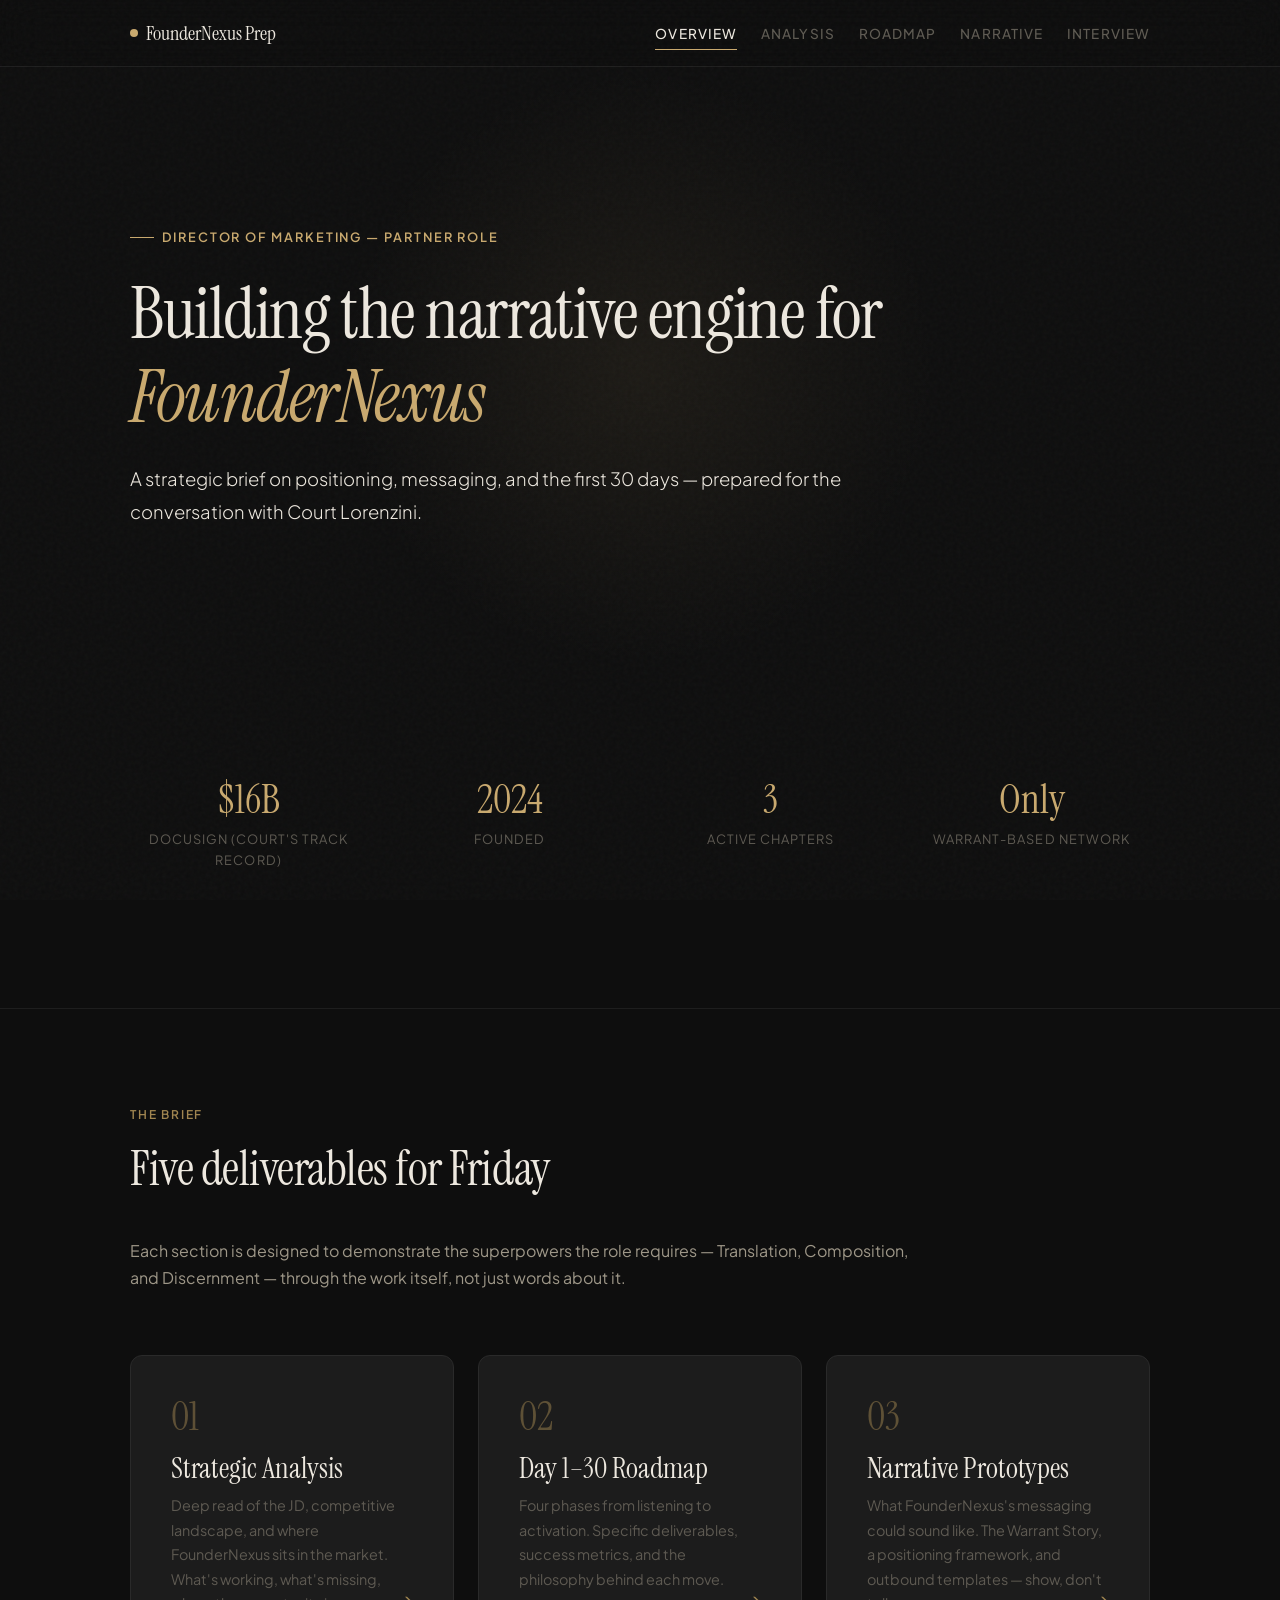
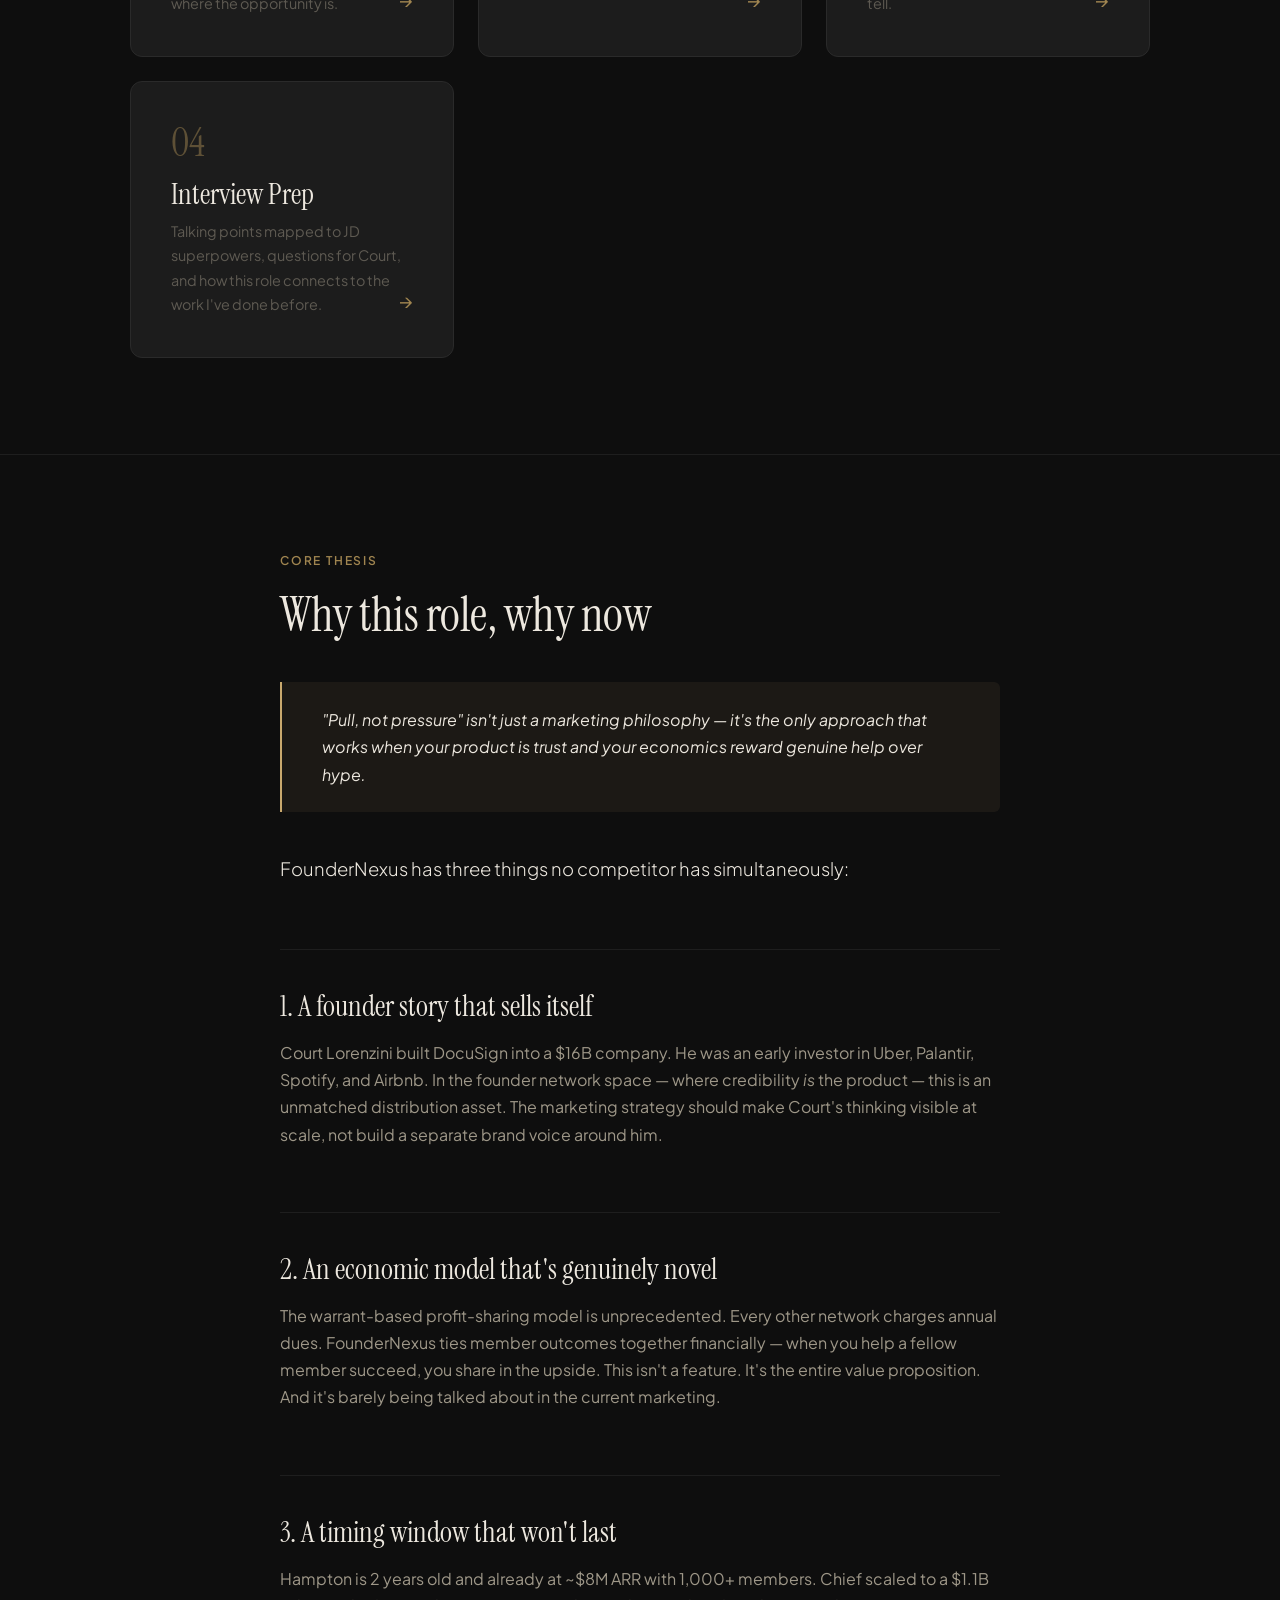
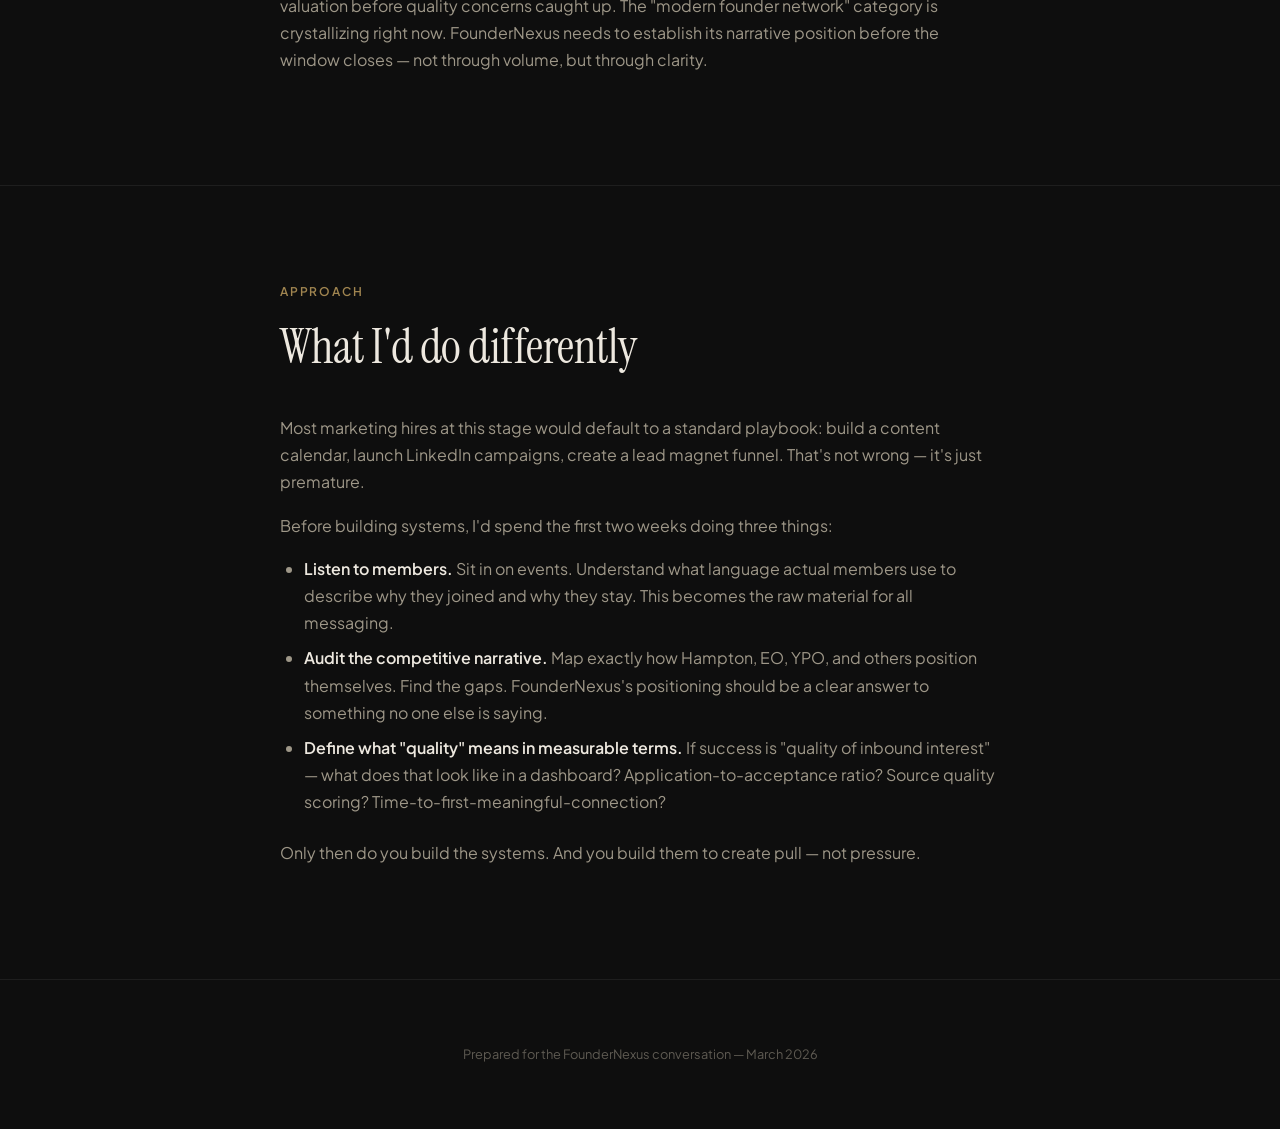
==== index.html @ fd332062 "Initial build: FounderNexus Director of Marketing interview prep site Five-page static site with str" ====
<!DOCTYPE html>
<html lang="en">
<head>
  <meta charset="UTF-8">
  <meta name="viewport" content="width=device-width, initial-scale=1.0">
  <title>FounderNexus — Director of Marketing</title>
  <link rel="stylesheet" href="css/styles.css">
</head>
<body>
  <nav class="site-nav">
    <div class="container">
      <a href="index.html" class="nav-brand">
        <span class="brand-mark"></span>
        FounderNexus Prep
      </a>
      <ul class="nav-links">
        <li><a href="index.html" class="active">Overview</a></li>
        <li><a href="analysis.html">Analysis</a></li>
        <li><a href="roadmap.html">Roadmap</a></li>
        <li><a href="narrative.html">Narrative</a></li>
        <li><a href="prep.html">Interview</a></li>
      </ul>
    </div>
  </nav>

  <header class="hero">
    <div class="container">
      <div class="hero-eyebrow animate-in">Director of Marketing — Partner Role</div>
      <h1 class="animate-in delay-1">Building the narrative engine for <em>FounderNexus</em></h1>
      <p class="lead animate-in delay-2" style="max-width: 55ch;">
        A strategic brief on positioning, messaging, and the first 30 days — prepared for the conversation with Court Lorenzini.
      </p>
    </div>
  </header>

  <section>
    <div class="container">
      <div class="stat-row animate-in delay-3">
        <div class="stat">
          <div class="stat-value">$16B</div>
          <div class="stat-label">DocuSign (Court's track record)</div>
        </div>
        <div class="stat">
          <div class="stat-value">2024</div>
          <div class="stat-label">Founded</div>
        </div>
        <div class="stat">
          <div class="stat-value">3</div>
          <div class="stat-label">Active chapters</div>
        </div>
        <div class="stat">
          <div class="stat-value">Only</div>
          <div class="stat-label">Warrant-based network</div>
        </div>
      </div>
    </div>
  </section>

  <section>
    <div class="container">
      <div class="section-eyebrow reveal">The Brief</div>
      <h2 class="reveal">Five deliverables for Friday</h2>
      <p class="reveal" style="margin-bottom: var(--space-xl);">
        Each section is designed to demonstrate the superpowers the role requires — Translation, Composition, and Discernment — through the work itself, not just words about it.
      </p>

      <div class="card-grid">
        <a href="analysis.html" class="card reveal">
          <div class="card-number">01</div>
          <h3>Strategic Analysis</h3>
          <p>Deep read of the JD, competitive landscape, and where FounderNexus sits in the market. What's working, what's missing, where the opportunity is.</p>
          <span class="card-arrow">→</span>
        </a>

        <a href="roadmap.html" class="card reveal">
          <div class="card-number">02</div>
          <h3>Day 1–30 Roadmap</h3>
          <p>Four phases from listening to activation. Specific deliverables, success metrics, and the philosophy behind each move.</p>
          <span class="card-arrow">→</span>
        </a>

        <a href="narrative.html" class="card reveal">
          <div class="card-number">03</div>
          <h3>Narrative Prototypes</h3>
          <p>What FounderNexus's messaging could sound like. The Warrant Story, a positioning framework, and outbound templates — show, don't tell.</p>
          <span class="card-arrow">→</span>
        </a>

        <a href="prep.html" class="card reveal">
          <div class="card-number">04</div>
          <h3>Interview Prep</h3>
          <p>Talking points mapped to JD superpowers, questions for Court, and how this role connects to the work I've done before.</p>
          <span class="card-arrow">→</span>
        </a>
      </div>
    </div>
  </section>

  <section>
    <div class="container container--narrow">
      <div class="section-eyebrow reveal">Core Thesis</div>
      <h2 class="reveal">Why this role, why now</h2>

      <div class="callout reveal">
        <p>"Pull, not pressure" isn't just a marketing philosophy — it's the only approach that works when your product is trust and your economics reward genuine help over hype.</p>
      </div>

      <div class="prose reveal">
        <p class="lead">FounderNexus has three things no competitor has simultaneously:</p>

        <h3>1. A founder story that sells itself</h3>
        <p>Court Lorenzini built DocuSign into a $16B company. He was an early investor in Uber, Palantir, Spotify, and Airbnb. In the founder network space — where credibility <em>is</em> the product — this is an unmatched distribution asset. The marketing strategy should make Court's thinking visible at scale, not build a separate brand voice around him.</p>

        <h3>2. An economic model that's genuinely novel</h3>
        <p>The warrant-based profit-sharing model is unprecedented. Every other network charges annual dues. FounderNexus ties member outcomes together financially — when you help a fellow member succeed, you share in the upside. This isn't a feature. It's the entire value proposition. And it's barely being talked about in the current marketing.</p>

        <h3>3. A timing window that won't last</h3>
        <p>Hampton is 2 years old and already at ~$8M ARR with 1,000+ members. Chief scaled to a $1.1B valuation before quality concerns caught up. The "modern founder network" category is crystallizing right now. FounderNexus needs to establish its narrative position before the window closes — not through volume, but through clarity.</p>
      </div>
    </div>
  </section>

  <section>
    <div class="container container--narrow">
      <div class="section-eyebrow reveal">Approach</div>
      <h2 class="reveal">What I'd do differently</h2>
      <div class="prose reveal">
        <p>Most marketing hires at this stage would default to a standard playbook: build a content calendar, launch LinkedIn campaigns, create a lead magnet funnel. That's not wrong — it's just premature.</p>

        <p>Before building systems, I'd spend the first two weeks doing three things:</p>

        <ul>
          <li><strong>Listen to members.</strong> Sit in on events. Understand what language actual members use to describe why they joined and why they stay. This becomes the raw material for all messaging.</li>
          <li><strong>Audit the competitive narrative.</strong> Map exactly how Hampton, EO, YPO, and others position themselves. Find the gaps. FounderNexus's positioning should be a clear answer to something no one else is saying.</li>
          <li><strong>Define what "quality" means in measurable terms.</strong> If success is "quality of inbound interest" — what does that look like in a dashboard? Application-to-acceptance ratio? Source quality scoring? Time-to-first-meaningful-connection?</li>
        </ul>

        <p>Only then do you build the systems. And you build them to create pull — not pressure.</p>
      </div>
    </div>
  </section>

  <footer class="site-footer">
    <div class="container">
      <p>Prepared for the FounderNexus conversation — March 2026</p>
    </div>
  </footer>

  <script src="js/main.js"></script>
</body>
</html>
---- css/styles.css ----
/* FounderNexus Interview — Design System
   Aesthetic: Refined Editorial. Confident restraint.
   Display: Instrument Serif | Body: Plus Jakarta Sans
   Palette: Near-black + warm gold accents */

@import url('https://fonts.googleapis.com/css2?family=Instrument+Serif:ital@0;1&family=Plus+Jakarta+Sans:ital,wght@0,300;0,400;0,500;0,600;0,700;1,400;1,500&display=swap');

/* ── Reset ── */
*, *::before, *::after { box-sizing: border-box; margin: 0; padding: 0; }

/* ── Custom Properties ── */
:root {
  --bg-deep: #080808;
  --bg: #0e0e0e;
  --bg-surface: #161616;
  --bg-card: #1c1c1c;
  --bg-card-hover: #242424;
  --border: #2a2a2a;
  --border-subtle: #1e1e1e;

  --text-primary: #ede8df;
  --text-secondary: #9e9788;
  --text-muted: #5e5a52;
  --text-inverse: #0e0e0e;

  --accent: #c9a96e;
  --accent-dim: #a08550;
  --accent-bright: #e0c68a;
  --accent-glow: rgba(201, 169, 110, 0.08);

  --font-display: 'Instrument Serif', Georgia, serif;
  --font-body: 'Plus Jakarta Sans', -apple-system, sans-serif;

  --space-xs: 0.5rem;
  --space-sm: 1rem;
  --space-md: 1.5rem;
  --space-lg: 2.5rem;
  --space-xl: 4rem;
  --space-2xl: 6rem;
  --space-3xl: 10rem;

  --radius-sm: 6px;
  --radius-md: 12px;
  --radius-lg: 20px;

  --max-w: 1100px;
  --max-w-narrow: 800px;
  --max-w-wide: 1300px;

  --transition-fast: 150ms ease;
  --transition-base: 300ms ease;
  --transition-slow: 600ms ease;
}

/* ── Base ── */
html {
  font-size: 16px;
  scroll-behavior: smooth;
  -webkit-font-smoothing: antialiased;
  -moz-osx-font-smoothing: grayscale;
}

body {
  font-family: var(--font-body);
  font-weight: 400;
  line-height: 1.7;
  color: var(--text-primary);
  background: var(--bg);
  min-height: 100vh;
  overflow-x: hidden;
}

/* ── Grain Overlay ── */
body::before {
  content: '';
  position: fixed;
  inset: 0;
  background-image: url("data:image/svg+xml,%3Csvg viewBox='0 0 256 256' xmlns='http://www.w3.org/2000/svg'%3E%3Cfilter id='noise'%3E%3CfeTurbulence type='fractalNoise' baseFrequency='0.9' numOctaves='4' stitchTiles='stitch'/%3E%3C/filter%3E%3Crect width='100%25' height='100%25' filter='url(%23noise)' opacity='0.03'/%3E%3C/svg%3E");
  pointer-events: none;
  z-index: 9999;
}

/* ── Typography ── */
h1, h2, h3, h4 {
  font-family: var(--font-display);
  font-weight: 400;
  line-height: 1.15;
  color: var(--text-primary);
}

h1 {
  font-size: clamp(2.8rem, 6vw, 4.5rem);
  letter-spacing: -0.02em;
}

h2 {
  font-size: clamp(2rem, 4vw, 3rem);
  letter-spacing: -0.01em;
  margin-bottom: var(--space-lg);
}

h3 {
  font-size: clamp(1.4rem, 2.5vw, 1.8rem);
  margin-bottom: var(--space-sm);
}

h4 {
  font-size: 1.15rem;
  color: var(--text-secondary);
  margin-bottom: var(--space-xs);
}

p {
  margin-bottom: var(--space-sm);
  color: var(--text-secondary);
  max-width: 65ch;
}

p.lead {
  font-size: 1.15rem;
  line-height: 1.8;
  color: var(--text-primary);
  font-weight: 300;
}

strong { color: var(--text-primary); font-weight: 600; }

a {
  color: var(--accent);
  text-decoration: none;
  transition: color var(--transition-fast);
}
a:hover { color: var(--accent-bright); }

/* ── Layout ── */
.container {
  width: 100%;
  max-width: var(--max-w);
  margin: 0 auto;
  padding: 0 var(--space-lg);
}

.container--narrow { max-width: var(--max-w-narrow); }
.container--wide { max-width: var(--max-w-wide); }

section {
  padding: var(--space-2xl) 0;
}

section + section {
  border-top: 1px solid var(--border-subtle);
}

/* ── Navigation ── */
.site-nav {
  position: sticky;
  top: 0;
  z-index: 100;
  background: rgba(14, 14, 14, 0.85);
  backdrop-filter: blur(20px);
  -webkit-backdrop-filter: blur(20px);
  border-bottom: 1px solid var(--border-subtle);
  padding: var(--space-sm) 0;
}

.site-nav .container {
  display: flex;
  align-items: center;
  justify-content: space-between;
}

.nav-brand {
  font-family: var(--font-display);
  font-size: 1.25rem;
  color: var(--text-primary);
  text-decoration: none;
  display: flex;
  align-items: center;
  gap: var(--space-xs);
}

.nav-brand .brand-mark {
  width: 8px;
  height: 8px;
  background: var(--accent);
  border-radius: 50%;
  display: inline-block;
}

.nav-links {
  display: flex;
  gap: var(--space-md);
  list-style: none;
}

.nav-links a {
  font-size: 0.85rem;
  font-weight: 500;
  color: var(--text-muted);
  text-transform: uppercase;
  letter-spacing: 0.08em;
  padding: var(--space-xs) 0;
  position: relative;
  transition: color var(--transition-fast);
}

.nav-links a::after {
  content: '';
  position: absolute;
  bottom: 0;
  left: 0;
  width: 0;
  height: 1px;
  background: var(--accent);
  transition: width var(--transition-base);
}

.nav-links a:hover,
.nav-links a.active {
  color: var(--text-primary);
}

.nav-links a:hover::after,
.nav-links a.active::after {
  width: 100%;
}

/* ── Hero ── */
.hero {
  padding: var(--space-3xl) 0 var(--space-2xl);
  position: relative;
}

.hero::before {
  content: '';
  position: absolute;
  top: 0;
  left: 50%;
  transform: translateX(-50%);
  width: 600px;
  height: 600px;
  background: radial-gradient(ellipse, var(--accent-glow) 0%, transparent 70%);
  pointer-events: none;
}

.hero-eyebrow {
  font-size: 0.8rem;
  font-weight: 600;
  text-transform: uppercase;
  letter-spacing: 0.15em;
  color: var(--accent);
  margin-bottom: var(--space-md);
  display: flex;
  align-items: center;
  gap: var(--space-xs);
}

.hero-eyebrow::before {
  content: '';
  width: 24px;
  height: 1px;
  background: var(--accent);
}

.hero h1 {
  margin-bottom: var(--space-md);
}

.hero h1 em {
  font-style: italic;
  color: var(--accent);
}

/* ── Cards ── */
.card-grid {
  display: grid;
  grid-template-columns: repeat(auto-fit, minmax(280px, 1fr));
  gap: var(--space-md);
}

.card {
  background: var(--bg-card);
  border: 1px solid var(--border);
  border-radius: var(--radius-md);
  padding: var(--space-lg);
  transition: all var(--transition-base);
  position: relative;
  overflow: hidden;
  text-decoration: none;
  display: block;
}

.card::before {
  content: '';
  position: absolute;
  top: 0;
  left: 0;
  right: 0;
  height: 2px;
  background: linear-gradient(90deg, var(--accent), transparent);
  opacity: 0;
  transition: opacity var(--transition-base);
}

.card:hover {
  background: var(--bg-card-hover);
  border-color: var(--accent-dim);
  transform: translateY(-2px);
}

.card:hover::before { opacity: 1; }

.card-number {
  font-family: var(--font-display);
  font-size: 2.5rem;
  color: var(--accent-dim);
  line-height: 1;
  margin-bottom: var(--space-sm);
  opacity: 0.5;
}

.card h3 {
  color: var(--text-primary);
  margin-bottom: var(--space-xs);
}

.card p {
  font-size: 0.9rem;
  color: var(--text-muted);
  margin-bottom: 0;
}

.card-arrow {
  position: absolute;
  bottom: var(--space-lg);
  right: var(--space-lg);
  color: var(--accent-dim);
  font-size: 1.2rem;
  transition: transform var(--transition-fast);
}

.card:hover .card-arrow {
  transform: translateX(4px);
  color: var(--accent);
}

/* ── Section Eyebrow ── */
.section-eyebrow {
  font-size: 0.75rem;
  font-weight: 600;
  text-transform: uppercase;
  letter-spacing: 0.15em;
  color: var(--accent-dim);
  margin-bottom: var(--space-sm);
}

/* ── Stat Row ── */
.stat-row {
  display: grid;
  grid-template-columns: repeat(auto-fit, minmax(160px, 1fr));
  gap: var(--space-md);
  padding: var(--space-lg) 0;
}

.stat {
  text-align: center;
}

.stat-value {
  font-family: var(--font-display);
  font-size: 2.5rem;
  color: var(--accent);
  line-height: 1.1;
}

.stat-label {
  font-size: 0.8rem;
  color: var(--text-muted);
  text-transform: uppercase;
  letter-spacing: 0.08em;
  margin-top: var(--space-xs);
}

/* ── Tables ── */
.table-wrapper {
  overflow-x: auto;
  border-radius: var(--radius-md);
  border: 1px solid var(--border);
  margin: var(--space-md) 0;
}

table {
  width: 100%;
  border-collapse: collapse;
  font-size: 0.9rem;
}

thead {
  background: var(--bg-surface);
}

th {
  text-align: left;
  padding: var(--space-sm) var(--space-md);
  font-size: 0.75rem;
  font-weight: 600;
  text-transform: uppercase;
  letter-spacing: 0.08em;
  color: var(--text-muted);
  border-bottom: 1px solid var(--border);
  white-space: nowrap;
}

td {
  padding: var(--space-sm) var(--space-md);
  border-bottom: 1px solid var(--border-subtle);
  color: var(--text-secondary);
  vertical-align: top;
}

tr:last-child td { border-bottom: none; }

tr:hover td { background: var(--accent-glow); }

td strong { color: var(--text-primary); }

td .highlight { color: var(--accent); font-weight: 500; }

/* ── Timeline ── */
.timeline {
  position: relative;
  padding-left: var(--space-xl);
}

.timeline::before {
  content: '';
  position: absolute;
  left: 7px;
  top: 0;
  bottom: 0;
  width: 1px;
  background: linear-gradient(to bottom, var(--accent), var(--border-subtle));
}

.timeline-item {
  position: relative;
  padding-bottom: var(--space-xl);
}

.timeline-item:last-child { padding-bottom: 0; }

.timeline-dot {
  position: absolute;
  left: calc(-1 * var(--space-xl) + 1px);
  top: 6px;
  width: 14px;
  height: 14px;
  border-radius: 50%;
  background: var(--bg);
  border: 2px solid var(--accent);
  z-index: 1;
}

.timeline-item.active .timeline-dot {
  background: var(--accent);
  box-shadow: 0 0 12px rgba(201, 169, 110, 0.4);
}

.timeline-phase {
  font-size: 0.75rem;
  font-weight: 600;
  text-transform: uppercase;
  letter-spacing: 0.12em;
  color: var(--accent-dim);
  margin-bottom: var(--space-xs);
}

.timeline-title {
  font-family: var(--font-display);
  font-size: 1.5rem;
  color: var(--text-primary);
  margin-bottom: var(--space-xs);
}

.timeline-content {
  color: var(--text-secondary);
  font-size: 0.95rem;
}

.timeline-deliverables {
  list-style: none;
  margin-top: var(--space-sm);
}

.timeline-deliverables li {
  padding: var(--space-xs) 0;
  padding-left: var(--space-md);
  position: relative;
  color: var(--text-secondary);
  font-size: 0.9rem;
}

.timeline-deliverables li::before {
  content: '→';
  position: absolute;
  left: 0;
  color: var(--accent-dim);
}

/* ── Blockquote / Callout ── */
.callout {
  border-left: 2px solid var(--accent);
  padding: var(--space-md) var(--space-lg);
  background: var(--accent-glow);
  border-radius: 0 var(--radius-sm) var(--radius-sm) 0;
  margin: var(--space-lg) 0;
}

.callout p {
  color: var(--text-primary);
  font-style: italic;
  margin-bottom: 0;
}

.callout cite {
  display: block;
  font-style: normal;
  font-size: 0.85rem;
  color: var(--text-muted);
  margin-top: var(--space-xs);
}

/* ── Tags / Badges ── */
.badge {
  display: inline-flex;
  align-items: center;
  gap: 4px;
  font-size: 0.72rem;
  font-weight: 600;
  text-transform: uppercase;
  letter-spacing: 0.08em;
  padding: 4px 10px;
  border-radius: 100px;
  background: var(--accent-glow);
  color: var(--accent);
  border: 1px solid rgba(201, 169, 110, 0.2);
}

.badge--green {
  background: rgba(76, 175, 80, 0.08);
  color: #81c784;
  border-color: rgba(76, 175, 80, 0.2);
}

.badge--blue {
  background: rgba(66, 165, 245, 0.08);
  color: #64b5f6;
  border-color: rgba(66, 165, 245, 0.2);
}

/* ── Prose (long-form sections) ── */
.prose h3 {
  margin-top: var(--space-xl);
  padding-top: var(--space-lg);
  border-top: 1px solid var(--border-subtle);
}

.prose h3:first-child {
  margin-top: 0;
  padding-top: 0;
  border-top: none;
}

.prose ul, .prose ol {
  padding-left: var(--space-md);
  margin-bottom: var(--space-md);
}

.prose li {
  margin-bottom: var(--space-xs);
  color: var(--text-secondary);
  line-height: 1.7;
}

.prose li strong {
  color: var(--text-primary);
}

/* ── Two-Column Layout ── */
.two-col {
  display: grid;
  grid-template-columns: 1fr 1fr;
  gap: var(--space-xl);
  align-items: start;
}

/* ── Messaging Prototype Blocks ── */
.msg-block {
  background: var(--bg-card);
  border: 1px solid var(--border);
  border-radius: var(--radius-md);
  padding: var(--space-lg);
  margin-bottom: var(--space-md);
  position: relative;
}

.msg-block-label {
  position: absolute;
  top: calc(-0.5em);
  left: var(--space-md);
  background: var(--bg-card);
  padding: 0 var(--space-xs);
  font-size: 0.7rem;
  font-weight: 600;
  text-transform: uppercase;
  letter-spacing: 0.1em;
  color: var(--accent-dim);
}

.msg-block h3 {
  font-size: 1.6rem;
  margin-bottom: var(--space-sm);
  margin-top: 0;
  padding-top: 0;
  border-top: none;
}

.msg-block p {
  font-size: 1rem;
  line-height: 1.8;
}

/* ── Footer ── */
.site-footer {
  border-top: 1px solid var(--border-subtle);
  padding: var(--space-xl) 0;
  text-align: center;
}

.site-footer p {
  font-size: 0.8rem;
  color: var(--text-muted);
  margin: 0 auto;
}

/* ── Animations ── */
@keyframes fadeInUp {
  from { opacity: 0; transform: translateY(20px); }
  to { opacity: 1; transform: translateY(0); }
}

.animate-in {
  opacity: 0;
  animation: fadeInUp 0.6s ease forwards;
}

.delay-1 { animation-delay: 0.1s; }
.delay-2 { animation-delay: 0.2s; }
.delay-3 { animation-delay: 0.3s; }
.delay-4 { animation-delay: 0.4s; }
.delay-5 { animation-delay: 0.5s; }

/* ── Scroll Reveal ── */
.reveal {
  opacity: 0;
  transform: translateY(16px);
  transition: opacity 0.5s ease, transform 0.5s ease;
}
.reveal.visible {
  opacity: 1;
  transform: translateY(0);
}

/* ── Responsive ── */
@media (max-width: 768px) {
  .nav-links { display: none; }
  .two-col { grid-template-columns: 1fr; }
  .hero { padding: var(--space-2xl) 0 var(--space-xl); }
  section { padding: var(--space-xl) 0; }
  .container { padding: 0 var(--space-sm); }
  .stat-row { grid-template-columns: repeat(2, 1fr); }
  .card-grid { grid-template-columns: 1fr; }
}

/* ── Print ── */
@media print {
  body::before { display: none; }
  .site-nav { display: none; }
  body { background: white; color: #111; }
  .card { border: 1px solid #ccc; }
}
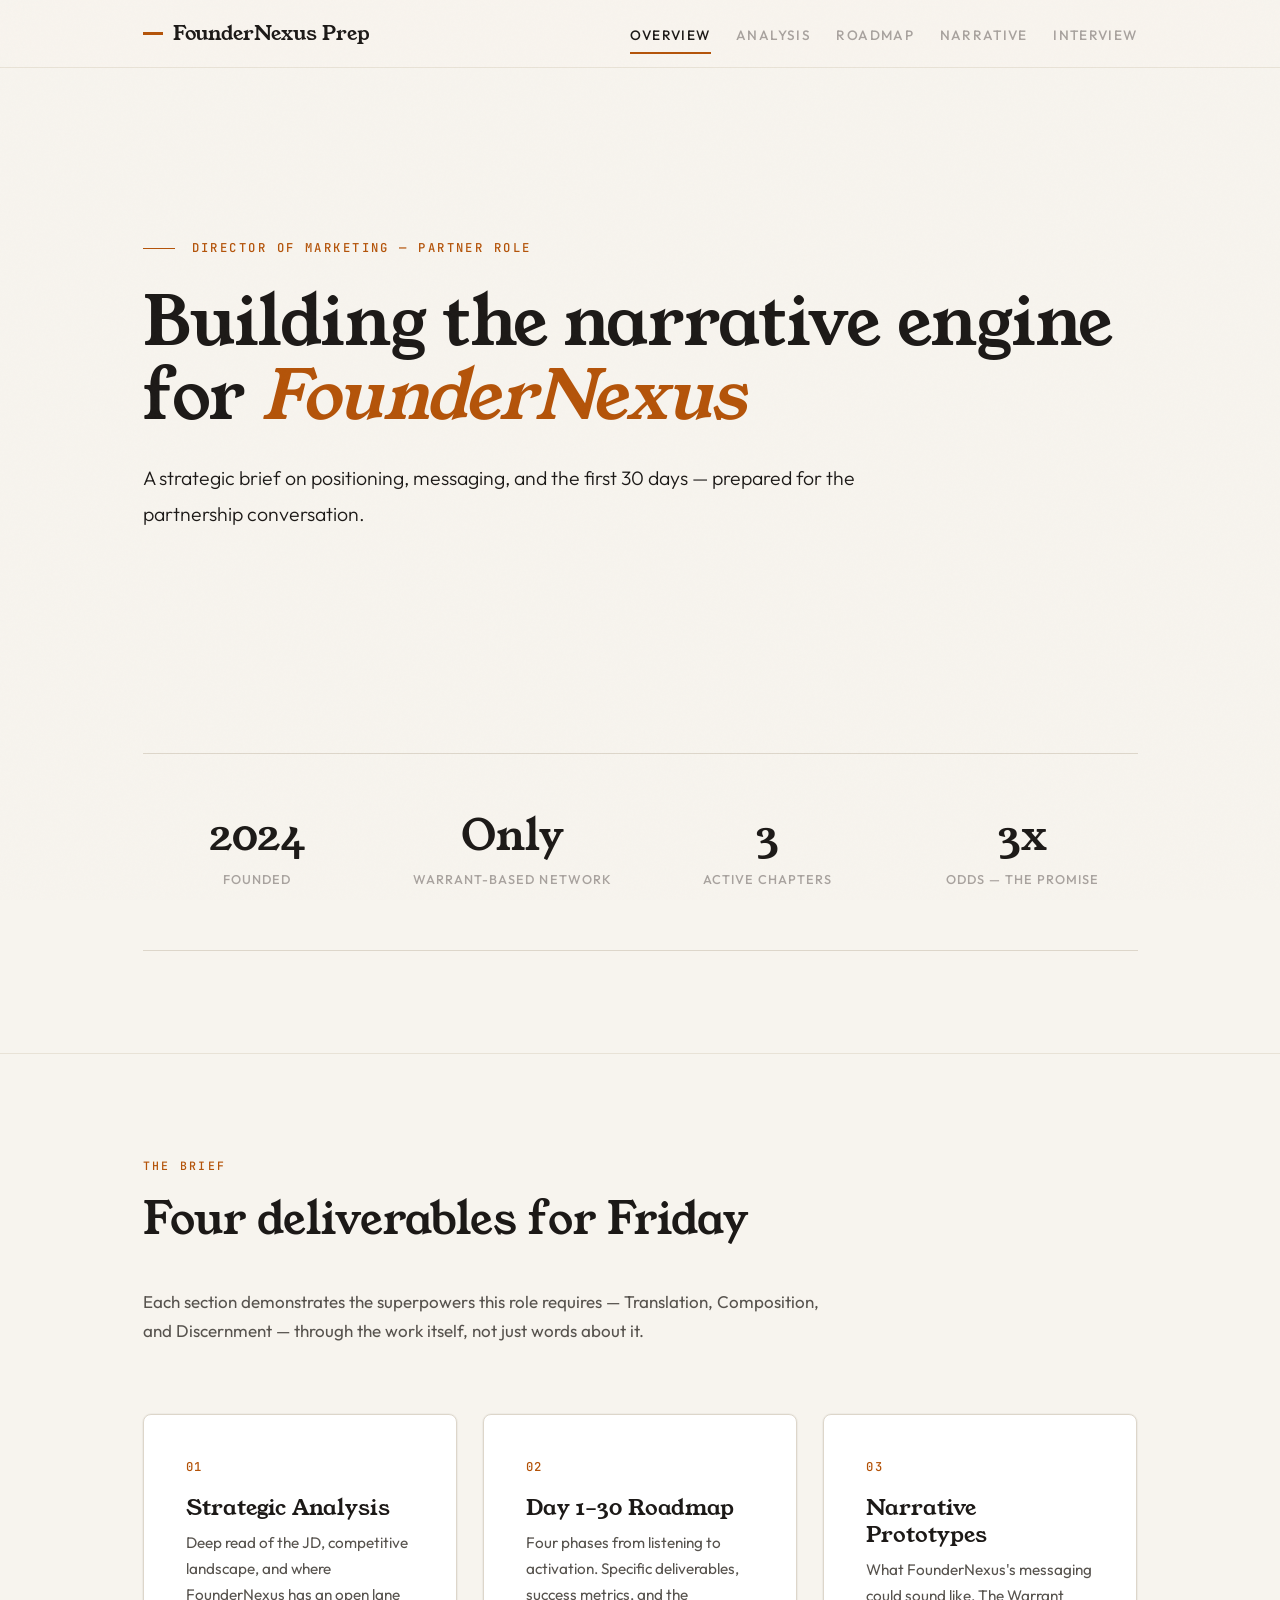
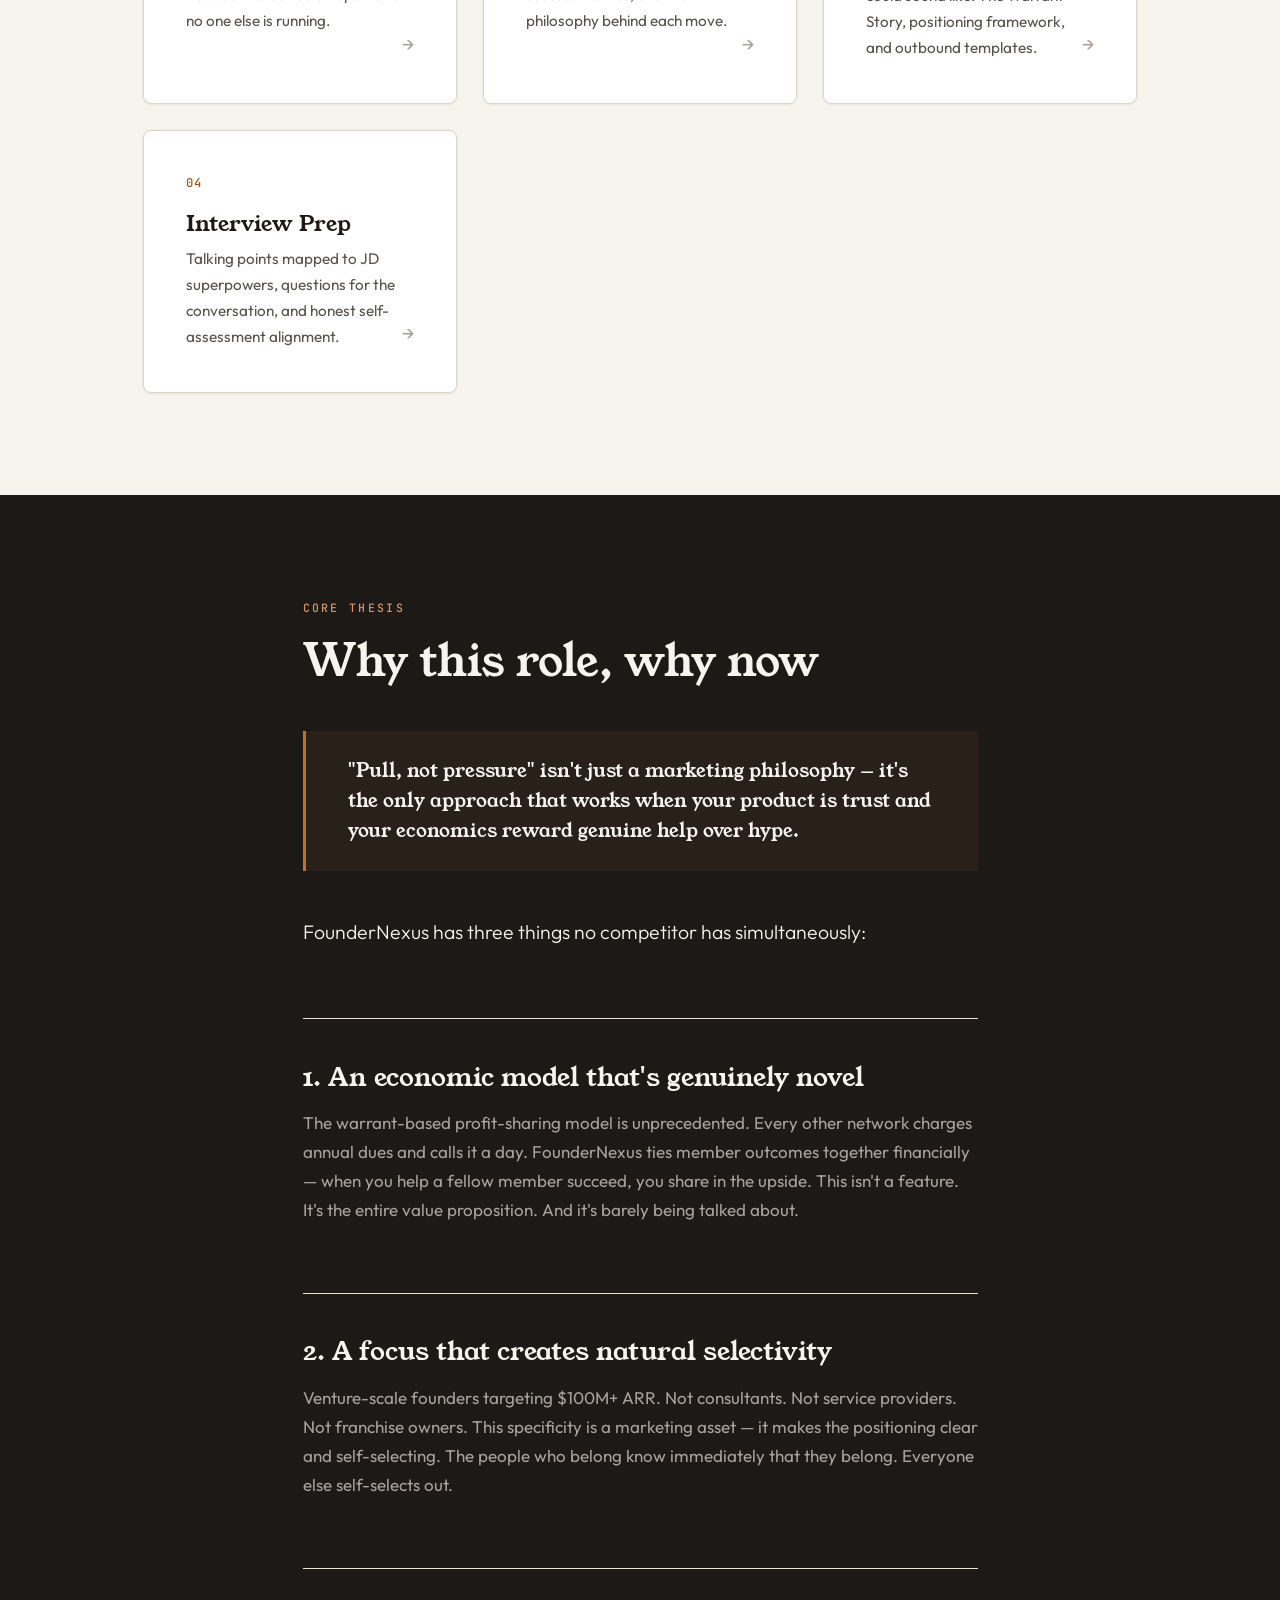
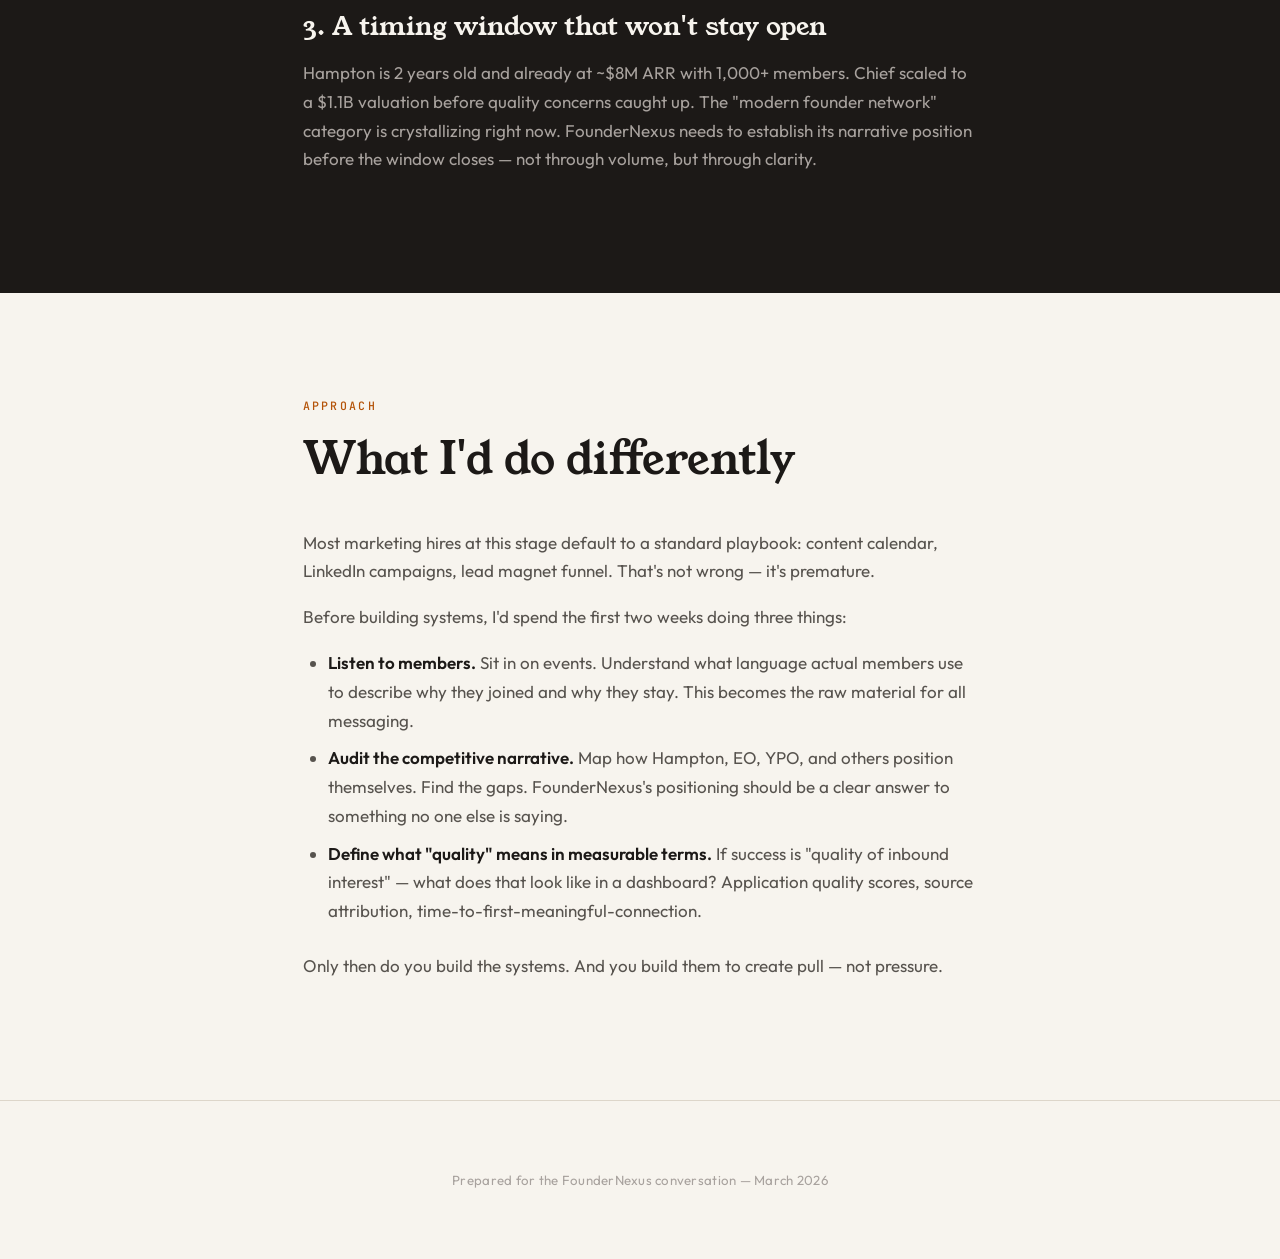
==== commit a0ba49a5: "Redesign: warm editorial theme + remove founder-centric framing - Complete CSS rewrite: dark theme →" ====
--- a/index.html
+++ b/index.html
@@ -26,9 +26,9 @@
   <header class="hero">
     <div class="container">
       <div class="hero-eyebrow animate-in">Director of Marketing — Partner Role</div>
-      <h1 class="animate-in delay-1">Building the narrative engine for <em>FounderNexus</em></h1>
-      <p class="lead animate-in delay-2" style="max-width: 55ch;">
-        A strategic brief on positioning, messaging, and the first 30 days — prepared for the conversation with Court Lorenzini.
+      <h1 class="animate-in delay-1">Building the narrative engine<br>for <em>FounderNexus</em></h1>
+      <p class="lead animate-in delay-2">
+        A strategic brief on positioning, messaging, and the first 30 days — prepared for the partnership conversation.
       </p>
     </div>
   </header>
@@ -37,20 +37,20 @@
     <div class="container">
       <div class="stat-row animate-in delay-3">
         <div class="stat">
-          <div class="stat-value">$16B</div>
-          <div class="stat-label">DocuSign (Court's track record)</div>
+          <div class="stat-value">2024</div>
+          <div class="stat-label">Founded</div>
         </div>
         <div class="stat">
-          <div class="stat-value">2024</div>
-          <div class="stat-label">Founded</div>
+          <div class="stat-value">Only</div>
+          <div class="stat-label">Warrant-based network</div>
         </div>
         <div class="stat">
           <div class="stat-value">3</div>
           <div class="stat-label">Active chapters</div>
         </div>
         <div class="stat">
-          <div class="stat-value">Only</div>
-          <div class="stat-label">Warrant-based network</div>
+          <div class="stat-value">3x</div>
+          <div class="stat-label">Odds — the promise</div>
         </div>
       </div>
     </div>
@@ -59,16 +59,16 @@
   <section>
     <div class="container">
       <div class="section-eyebrow reveal">The Brief</div>
-      <h2 class="reveal">Five deliverables for Friday</h2>
+      <h2 class="reveal">Four deliverables for Friday</h2>
       <p class="reveal" style="margin-bottom: var(--space-xl);">
-        Each section is designed to demonstrate the superpowers the role requires — Translation, Composition, and Discernment — through the work itself, not just words about it.
+        Each section demonstrates the superpowers this role requires — Translation, Composition, and Discernment — through the work itself, not just words about it.
       </p>
 
       <div class="card-grid">
         <a href="analysis.html" class="card reveal">
           <div class="card-number">01</div>
           <h3>Strategic Analysis</h3>
-          <p>Deep read of the JD, competitive landscape, and where FounderNexus sits in the market. What's working, what's missing, where the opportunity is.</p>
+          <p>Deep read of the JD, competitive landscape, and where FounderNexus has an open lane no one else is running.</p>
           <span class="card-arrow">→</span>
         </a>
 
@@ -82,21 +82,21 @@
         <a href="narrative.html" class="card reveal">
           <div class="card-number">03</div>
           <h3>Narrative Prototypes</h3>
-          <p>What FounderNexus's messaging could sound like. The Warrant Story, a positioning framework, and outbound templates — show, don't tell.</p>
+          <p>What FounderNexus's messaging could sound like. The Warrant Story, positioning framework, and outbound templates.</p>
           <span class="card-arrow">→</span>
         </a>
 
         <a href="prep.html" class="card reveal">
           <div class="card-number">04</div>
           <h3>Interview Prep</h3>
-          <p>Talking points mapped to JD superpowers, questions for Court, and how this role connects to the work I've done before.</p>
+          <p>Talking points mapped to JD superpowers, questions for the conversation, and honest self-assessment alignment.</p>
           <span class="card-arrow">→</span>
         </a>
       </div>
     </div>
   </section>
 
-  <section>
+  <section class="section-dark">
     <div class="container container--narrow">
       <div class="section-eyebrow reveal">Core Thesis</div>
       <h2 class="reveal">Why this role, why now</h2>
@@ -106,15 +106,15 @@
       </div>
 
       <div class="prose reveal">
-        <p class="lead">FounderNexus has three things no competitor has simultaneously:</p>
+        <p class="lead" style="color: var(--text-on-dark);">FounderNexus has three things no competitor has simultaneously:</p>
 
-        <h3>1. A founder story that sells itself</h3>
-        <p>Court Lorenzini built DocuSign into a $16B company. He was an early investor in Uber, Palantir, Spotify, and Airbnb. In the founder network space — where credibility <em>is</em> the product — this is an unmatched distribution asset. The marketing strategy should make Court's thinking visible at scale, not build a separate brand voice around him.</p>
+        <h3>1. An economic model that's genuinely novel</h3>
+        <p>The warrant-based profit-sharing model is unprecedented. Every other network charges annual dues and calls it a day. FounderNexus ties member outcomes together financially — when you help a fellow member succeed, you share in the upside. This isn't a feature. It's the entire value proposition. And it's barely being talked about.</p>
 
-        <h3>2. An economic model that's genuinely novel</h3>
-        <p>The warrant-based profit-sharing model is unprecedented. Every other network charges annual dues. FounderNexus ties member outcomes together financially — when you help a fellow member succeed, you share in the upside. This isn't a feature. It's the entire value proposition. And it's barely being talked about in the current marketing.</p>
+        <h3>2. A focus that creates natural selectivity</h3>
+        <p>Venture-scale founders targeting $100M+ ARR. Not consultants. Not service providers. Not franchise owners. This specificity is a marketing asset — it makes the positioning clear and self-selecting. The people who belong know immediately that they belong. Everyone else self-selects out.</p>
 
-        <h3>3. A timing window that won't last</h3>
+        <h3>3. A timing window that won't stay open</h3>
         <p>Hampton is 2 years old and already at ~$8M ARR with 1,000+ members. Chief scaled to a $1.1B valuation before quality concerns caught up. The "modern founder network" category is crystallizing right now. FounderNexus needs to establish its narrative position before the window closes — not through volume, but through clarity.</p>
       </div>
     </div>
@@ -125,14 +125,14 @@
       <div class="section-eyebrow reveal">Approach</div>
       <h2 class="reveal">What I'd do differently</h2>
       <div class="prose reveal">
-        <p>Most marketing hires at this stage would default to a standard playbook: build a content calendar, launch LinkedIn campaigns, create a lead magnet funnel. That's not wrong — it's just premature.</p>
+        <p>Most marketing hires at this stage default to a standard playbook: content calendar, LinkedIn campaigns, lead magnet funnel. That's not wrong — it's premature.</p>
 
         <p>Before building systems, I'd spend the first two weeks doing three things:</p>
 
         <ul>
           <li><strong>Listen to members.</strong> Sit in on events. Understand what language actual members use to describe why they joined and why they stay. This becomes the raw material for all messaging.</li>
-          <li><strong>Audit the competitive narrative.</strong> Map exactly how Hampton, EO, YPO, and others position themselves. Find the gaps. FounderNexus's positioning should be a clear answer to something no one else is saying.</li>
-          <li><strong>Define what "quality" means in measurable terms.</strong> If success is "quality of inbound interest" — what does that look like in a dashboard? Application-to-acceptance ratio? Source quality scoring? Time-to-first-meaningful-connection?</li>
+          <li><strong>Audit the competitive narrative.</strong> Map how Hampton, EO, YPO, and others position themselves. Find the gaps. FounderNexus's positioning should be a clear answer to something no one else is saying.</li>
+          <li><strong>Define what "quality" means in measurable terms.</strong> If success is "quality of inbound interest" — what does that look like in a dashboard? Application quality scores, source attribution, time-to-first-meaningful-connection.</li>
         </ul>
 
         <p>Only then do you build the systems. And you build them to create pull — not pressure.</p>
--- a/css/styles.css
+++ b/css/styles.css
@@ -1,35 +1,46 @@
-/* FounderNexus Interview — Design System
-   Aesthetic: Refined Editorial. Confident restraint.
-   Display: Instrument Serif | Body: Plus Jakarta Sans
-   Palette: Near-black + warm gold accents */
-
-@import url('https://fonts.googleapis.com/css2?family=Instrument+Serif:ital@0;1&family=Plus+Jakarta+Sans:ital,wght@0,300;0,400;0,500;0,600;0,700;1,400;1,500&display=swap');
+/* FounderNexus Interview — Design System V2
+   Aesthetic: Warm Modernist Editorial
+   Think: Kinfolk × Monocle × architectural journal
+   Display: Young Serif | Body: Outfit
+   Palette: Warm cream + deep slate + copper accent */
+
+@import url('https://fonts.googleapis.com/css2?family=Young+Serif&family=Outfit:wght@300;400;500;600;700&family=JetBrains+Mono:wght@400;500&display=swap');
 
 /* ── Reset ── */
 *, *::before, *::after { box-sizing: border-box; margin: 0; padding: 0; }
 
 /* ── Custom Properties ── */
 :root {
-  --bg-deep: #080808;
-  --bg: #0e0e0e;
-  --bg-surface: #161616;
-  --bg-card: #1c1c1c;
-  --bg-card-hover: #242424;
-  --border: #2a2a2a;
-  --border-subtle: #1e1e1e;
-
-  --text-primary: #ede8df;
-  --text-secondary: #9e9788;
-  --text-muted: #5e5a52;
-  --text-inverse: #0e0e0e;
-
-  --accent: #c9a96e;
-  --accent-dim: #a08550;
-  --accent-bright: #e0c68a;
-  --accent-glow: rgba(201, 169, 110, 0.08);
-
-  --font-display: 'Instrument Serif', Georgia, serif;
-  --font-body: 'Plus Jakarta Sans', -apple-system, sans-serif;
+  --bg: #F7F4EE;
+  --bg-warm: #F0ECE3;
+  --bg-surface: #EAE5DA;
+  --bg-card: #FFFFFF;
+  --bg-card-hover: #FFFDF8;
+  --bg-dark: #1C1917;
+  --bg-dark-surface: #292524;
+
+  --border: #DDD6CA;
+  --border-subtle: #E8E2D6;
+  --border-strong: #C4BAA8;
+
+  --text-primary: #1C1917;
+  --text-secondary: #57534E;
+  --text-muted: #A8A29E;
+  --text-on-dark: #F7F4EE;
+  --text-on-dark-secondary: #A8A29E;
+
+  --accent: #B45309;
+  --accent-hover: #92400E;
+  --accent-light: #D97706;
+  --accent-bg: rgba(180, 83, 9, 0.06);
+  --accent-bg-strong: rgba(180, 83, 9, 0.12);
+
+  --copper: #B87333;
+  --copper-light: #D4956B;
+
+  --font-display: 'Young Serif', Georgia, serif;
+  --font-body: 'Outfit', -apple-system, sans-serif;
+  --font-mono: 'JetBrains Mono', monospace;
 
   --space-xs: 0.5rem;
   --space-sm: 1rem;
@@ -39,22 +50,28 @@
   --space-2xl: 6rem;
   --space-3xl: 10rem;
 
-  --radius-sm: 6px;
-  --radius-md: 12px;
-  --radius-lg: 20px;
-
-  --max-w: 1100px;
-  --max-w-narrow: 800px;
-  --max-w-wide: 1300px;
+  --radius-sm: 4px;
+  --radius-md: 8px;
+  --radius-lg: 16px;
+  --radius-xl: 24px;
+
+  --max-w: 1080px;
+  --max-w-narrow: 760px;
+  --max-w-wide: 1280px;
 
   --transition-fast: 150ms ease;
-  --transition-base: 300ms ease;
-  --transition-slow: 600ms ease;
+  --transition-base: 300ms cubic-bezier(0.4, 0, 0.2, 1);
+  --transition-slow: 600ms cubic-bezier(0.4, 0, 0.2, 1);
+
+  --shadow-sm: 0 1px 3px rgba(28, 25, 23, 0.04);
+  --shadow-md: 0 4px 16px rgba(28, 25, 23, 0.06);
+  --shadow-lg: 0 12px 40px rgba(28, 25, 23, 0.08);
+  --shadow-card: 0 1px 3px rgba(28, 25, 23, 0.04), 0 0 0 1px rgba(28, 25, 23, 0.03);
 }
 
 /* ── Base ── */
 html {
-  font-size: 16px;
+  font-size: 17px;
   scroll-behavior: smooth;
   -webkit-font-smoothing: antialiased;
   -moz-osx-font-smoothing: grayscale;
@@ -70,12 +87,12 @@
   overflow-x: hidden;
 }
 
-/* ── Grain Overlay ── */
+/* ── Subtle paper texture ── */
 body::before {
   content: '';
   position: fixed;
   inset: 0;
-  background-image: url("data:image/svg+xml,%3Csvg viewBox='0 0 256 256' xmlns='http://www.w3.org/2000/svg'%3E%3Cfilter id='noise'%3E%3CfeTurbulence type='fractalNoise' baseFrequency='0.9' numOctaves='4' stitchTiles='stitch'/%3E%3C/filter%3E%3Crect width='100%25' height='100%25' filter='url(%23noise)' opacity='0.03'/%3E%3C/svg%3E");
+  background-image: url("data:image/svg+xml,%3Csvg viewBox='0 0 512 512' xmlns='http://www.w3.org/2000/svg'%3E%3Cfilter id='n'%3E%3CfeTurbulence type='fractalNoise' baseFrequency='0.75' numOctaves='4' stitchTiles='stitch'/%3E%3C/filter%3E%3Crect width='100%25' height='100%25' filter='url(%23n)' opacity='0.018'/%3E%3C/svg%3E");
   pointer-events: none;
   z-index: 9999;
 }
@@ -84,28 +101,32 @@
 h1, h2, h3, h4 {
   font-family: var(--font-display);
   font-weight: 400;
-  line-height: 1.15;
+  line-height: 1.2;
   color: var(--text-primary);
 }
 
 h1 {
-  font-size: clamp(2.8rem, 6vw, 4.5rem);
-  letter-spacing: -0.02em;
+  font-size: clamp(2.6rem, 5.5vw, 4rem);
+  line-height: 1.1;
+  letter-spacing: -0.01em;
 }
 
 h2 {
-  font-size: clamp(2rem, 4vw, 3rem);
-  letter-spacing: -0.01em;
+  font-size: clamp(1.8rem, 3.5vw, 2.6rem);
   margin-bottom: var(--space-lg);
 }
 
 h3 {
-  font-size: clamp(1.4rem, 2.5vw, 1.8rem);
+  font-size: clamp(1.25rem, 2vw, 1.6rem);
   margin-bottom: var(--space-sm);
 }
 
 h4 {
-  font-size: 1.15rem;
+  font-family: var(--font-body);
+  font-size: 0.85rem;
+  font-weight: 600;
+  text-transform: uppercase;
+  letter-spacing: 0.06em;
   color: var(--text-secondary);
   margin-bottom: var(--space-xs);
 }
@@ -113,24 +134,30 @@
 p {
   margin-bottom: var(--space-sm);
   color: var(--text-secondary);
-  max-width: 65ch;
+  max-width: 62ch;
 }
 
 p.lead {
   font-size: 1.15rem;
-  line-height: 1.8;
+  line-height: 1.85;
   color: var(--text-primary);
   font-weight: 300;
 }
 
 strong { color: var(--text-primary); font-weight: 600; }
+em { font-style: italic; }
 
 a {
   color: var(--accent);
   text-decoration: none;
   transition: color var(--transition-fast);
 }
-a:hover { color: var(--accent-bright); }
+a:hover { color: var(--accent-hover); }
+
+::selection {
+  background: var(--accent-bg-strong);
+  color: var(--text-primary);
+}
 
 /* ── Layout ── */
 .container {
@@ -156,9 +183,9 @@
   position: sticky;
   top: 0;
   z-index: 100;
-  background: rgba(14, 14, 14, 0.85);
-  backdrop-filter: blur(20px);
-  -webkit-backdrop-filter: blur(20px);
+  background: rgba(247, 244, 238, 0.88);
+  backdrop-filter: blur(16px) saturate(1.4);
+  -webkit-backdrop-filter: blur(16px) saturate(1.4);
   border-bottom: 1px solid var(--border-subtle);
   padding: var(--space-sm) 0;
 }
@@ -171,19 +198,18 @@
 
 .nav-brand {
   font-family: var(--font-display);
-  font-size: 1.25rem;
+  font-size: 1.15rem;
   color: var(--text-primary);
   text-decoration: none;
   display: flex;
   align-items: center;
-  gap: var(--space-xs);
+  gap: 0.6rem;
 }
 
 .nav-brand .brand-mark {
-  width: 8px;
-  height: 8px;
+  width: 20px;
+  height: 3px;
   background: var(--accent);
-  border-radius: 50%;
   display: inline-block;
 }
 
@@ -194,11 +220,11 @@
 }
 
 .nav-links a {
-  font-size: 0.85rem;
+  font-size: 0.8rem;
   font-weight: 500;
   color: var(--text-muted);
   text-transform: uppercase;
-  letter-spacing: 0.08em;
+  letter-spacing: 0.1em;
   padding: var(--space-xs) 0;
   position: relative;
   transition: color var(--transition-fast);
@@ -207,10 +233,10 @@
 .nav-links a::after {
   content: '';
   position: absolute;
-  bottom: 0;
+  bottom: -2px;
   left: 0;
   width: 0;
-  height: 1px;
+  height: 2px;
   background: var(--accent);
   transition: width var(--transition-base);
 }
@@ -231,33 +257,22 @@
   position: relative;
 }
 
-.hero::before {
-  content: '';
-  position: absolute;
-  top: 0;
-  left: 50%;
-  transform: translateX(-50%);
-  width: 600px;
-  height: 600px;
-  background: radial-gradient(ellipse, var(--accent-glow) 0%, transparent 70%);
-  pointer-events: none;
-}
-
 .hero-eyebrow {
-  font-size: 0.8rem;
-  font-weight: 600;
-  text-transform: uppercase;
-  letter-spacing: 0.15em;
+  font-family: var(--font-mono);
+  font-size: 0.72rem;
+  font-weight: 500;
+  text-transform: uppercase;
+  letter-spacing: 0.2em;
   color: var(--accent);
   margin-bottom: var(--space-md);
   display: flex;
   align-items: center;
-  gap: var(--space-xs);
+  gap: var(--space-sm);
 }
 
 .hero-eyebrow::before {
   content: '';
-  width: 24px;
+  width: 32px;
   height: 1px;
   background: var(--accent);
 }
@@ -288,45 +303,33 @@
   overflow: hidden;
   text-decoration: none;
   display: block;
-}
-
-.card::before {
-  content: '';
-  position: absolute;
-  top: 0;
-  left: 0;
-  right: 0;
-  height: 2px;
-  background: linear-gradient(90deg, var(--accent), transparent);
-  opacity: 0;
-  transition: opacity var(--transition-base);
+  box-shadow: var(--shadow-card);
 }
 
 .card:hover {
-  background: var(--bg-card-hover);
-  border-color: var(--accent-dim);
+  box-shadow: var(--shadow-md);
+  border-color: var(--border-strong);
   transform: translateY(-2px);
 }
 
-.card:hover::before { opacity: 1; }
-
 .card-number {
-  font-family: var(--font-display);
-  font-size: 2.5rem;
-  color: var(--accent-dim);
-  line-height: 1;
+  font-family: var(--font-mono);
+  font-size: 0.72rem;
+  font-weight: 500;
+  letter-spacing: 0.1em;
+  color: var(--accent);
   margin-bottom: var(--space-sm);
-  opacity: 0.5;
 }
 
 .card h3 {
   color: var(--text-primary);
   margin-bottom: var(--space-xs);
+  font-size: 1.3rem;
 }
 
 .card p {
   font-size: 0.9rem;
-  color: var(--text-muted);
+  color: var(--text-secondary);
   margin-bottom: 0;
 }
 
@@ -334,9 +337,9 @@
   position: absolute;
   bottom: var(--space-lg);
   right: var(--space-lg);
-  color: var(--accent-dim);
-  font-size: 1.2rem;
-  transition: transform var(--transition-fast);
+  color: var(--text-muted);
+  font-size: 1.1rem;
+  transition: all var(--transition-fast);
 }
 
 .card:hover .card-arrow {
@@ -346,11 +349,12 @@
 
 /* ── Section Eyebrow ── */
 .section-eyebrow {
-  font-size: 0.75rem;
-  font-weight: 600;
-  text-transform: uppercase;
-  letter-spacing: 0.15em;
-  color: var(--accent-dim);
+  font-family: var(--font-mono);
+  font-size: 0.68rem;
+  font-weight: 500;
+  text-transform: uppercase;
+  letter-spacing: 0.2em;
+  color: var(--accent);
   margin-bottom: var(--space-sm);
 }
 
@@ -360,21 +364,25 @@
   grid-template-columns: repeat(auto-fit, minmax(160px, 1fr));
   gap: var(--space-md);
   padding: var(--space-lg) 0;
+  border-top: 1px solid var(--border);
+  border-bottom: 1px solid var(--border);
 }
 
 .stat {
   text-align: center;
+  padding: var(--space-sm) 0;
 }
 
 .stat-value {
   font-family: var(--font-display);
   font-size: 2.5rem;
-  color: var(--accent);
+  color: var(--text-primary);
   line-height: 1.1;
 }
 
 .stat-label {
-  font-size: 0.8rem;
+  font-size: 0.75rem;
+  font-weight: 500;
   color: var(--text-muted);
   text-transform: uppercase;
   letter-spacing: 0.08em;
@@ -387,25 +395,28 @@
   border-radius: var(--radius-md);
   border: 1px solid var(--border);
   margin: var(--space-md) 0;
+  background: var(--bg-card);
+  box-shadow: var(--shadow-sm);
 }
 
 table {
   width: 100%;
   border-collapse: collapse;
-  font-size: 0.9rem;
+  font-size: 0.88rem;
 }
 
 thead {
-  background: var(--bg-surface);
+  background: var(--bg-warm);
 }
 
 th {
   text-align: left;
   padding: var(--space-sm) var(--space-md);
-  font-size: 0.75rem;
-  font-weight: 600;
-  text-transform: uppercase;
-  letter-spacing: 0.08em;
+  font-family: var(--font-mono);
+  font-size: 0.68rem;
+  font-weight: 500;
+  text-transform: uppercase;
+  letter-spacing: 0.1em;
   color: var(--text-muted);
   border-bottom: 1px solid var(--border);
   white-space: nowrap;
@@ -420,11 +431,10 @@
 
 tr:last-child td { border-bottom: none; }
 
-tr:hover td { background: var(--accent-glow); }
+tr:hover td { background: var(--accent-bg); }
 
 td strong { color: var(--text-primary); }
-
-td .highlight { color: var(--accent); font-weight: 500; }
+td .highlight { color: var(--accent); font-weight: 600; }
 
 /* ── Timeline ── */
 .timeline {
@@ -439,7 +449,7 @@
   top: 0;
   bottom: 0;
   width: 1px;
-  background: linear-gradient(to bottom, var(--accent), var(--border-subtle));
+  background: var(--border);
 }
 
 .timeline-item {
@@ -457,21 +467,24 @@
   height: 14px;
   border-radius: 50%;
   background: var(--bg);
-  border: 2px solid var(--accent);
+  border: 2px solid var(--border-strong);
   z-index: 1;
+  transition: all var(--transition-base);
 }
 
 .timeline-item.active .timeline-dot {
   background: var(--accent);
-  box-shadow: 0 0 12px rgba(201, 169, 110, 0.4);
+  border-color: var(--accent);
+  box-shadow: 0 0 0 4px var(--accent-bg-strong);
 }
 
 .timeline-phase {
-  font-size: 0.75rem;
-  font-weight: 600;
-  text-transform: uppercase;
-  letter-spacing: 0.12em;
-  color: var(--accent-dim);
+  font-family: var(--font-mono);
+  font-size: 0.68rem;
+  font-weight: 500;
+  text-transform: uppercase;
+  letter-spacing: 0.15em;
+  color: var(--accent);
   margin-bottom: var(--space-xs);
 }
 
@@ -504,28 +517,32 @@
   content: '→';
   position: absolute;
   left: 0;
-  color: var(--accent-dim);
+  color: var(--accent);
+  font-weight: 500;
 }
 
 /* ── Blockquote / Callout ── */
 .callout {
-  border-left: 2px solid var(--accent);
+  border-left: 3px solid var(--accent);
   padding: var(--space-md) var(--space-lg);
-  background: var(--accent-glow);
+  background: var(--accent-bg);
   border-radius: 0 var(--radius-sm) var(--radius-sm) 0;
   margin: var(--space-lg) 0;
 }
 
 .callout p {
   color: var(--text-primary);
-  font-style: italic;
+  font-family: var(--font-display);
+  font-size: 1.1rem;
+  line-height: 1.6;
   margin-bottom: 0;
 }
 
 .callout cite {
   display: block;
   font-style: normal;
-  font-size: 0.85rem;
+  font-family: var(--font-body);
+  font-size: 0.82rem;
   color: var(--text-muted);
   margin-top: var(--space-xs);
 }
@@ -535,27 +552,34 @@
   display: inline-flex;
   align-items: center;
   gap: 4px;
-  font-size: 0.72rem;
-  font-weight: 600;
+  font-family: var(--font-mono);
+  font-size: 0.65rem;
+  font-weight: 500;
   text-transform: uppercase;
   letter-spacing: 0.08em;
-  padding: 4px 10px;
+  padding: 3px 10px;
   border-radius: 100px;
-  background: var(--accent-glow);
-  color: var(--accent);
-  border: 1px solid rgba(201, 169, 110, 0.2);
+  background: var(--accent-bg);
+  color: var(--accent);
+  border: 1px solid rgba(180, 83, 9, 0.15);
 }
 
 .badge--green {
-  background: rgba(76, 175, 80, 0.08);
-  color: #81c784;
-  border-color: rgba(76, 175, 80, 0.2);
+  background: rgba(22, 163, 74, 0.06);
+  color: #15803d;
+  border-color: rgba(22, 163, 74, 0.15);
 }
 
 .badge--blue {
-  background: rgba(66, 165, 245, 0.08);
-  color: #64b5f6;
-  border-color: rgba(66, 165, 245, 0.2);
+  background: rgba(37, 99, 235, 0.06);
+  color: #1d4ed8;
+  border-color: rgba(37, 99, 235, 0.15);
+}
+
+.badge--slate {
+  background: rgba(28, 25, 23, 0.04);
+  color: var(--text-secondary);
+  border-color: var(--border);
 }
 
 /* ── Prose (long-form sections) ── */
@@ -602,23 +626,25 @@
   padding: var(--space-lg);
   margin-bottom: var(--space-md);
   position: relative;
+  box-shadow: var(--shadow-sm);
 }
 
 .msg-block-label {
   position: absolute;
-  top: calc(-0.5em);
+  top: calc(-0.65em);
   left: var(--space-md);
-  background: var(--bg-card);
+  background: var(--bg);
   padding: 0 var(--space-xs);
-  font-size: 0.7rem;
-  font-weight: 600;
-  text-transform: uppercase;
-  letter-spacing: 0.1em;
-  color: var(--accent-dim);
+  font-family: var(--font-mono);
+  font-size: 0.62rem;
+  font-weight: 500;
+  text-transform: uppercase;
+  letter-spacing: 0.15em;
+  color: var(--accent);
 }
 
 .msg-block h3 {
-  font-size: 1.6rem;
+  font-size: 1.5rem;
   margin-bottom: var(--space-sm);
   margin-top: 0;
   padding-top: 0;
@@ -627,65 +653,126 @@
 
 .msg-block p {
   font-size: 1rem;
-  line-height: 1.8;
+  line-height: 1.85;
+}
+
+/* ── Dark Section Variant ── */
+.section-dark {
+  background: var(--bg-dark);
+  color: var(--text-on-dark);
+  border-top-color: transparent;
+}
+
+.section-dark + section {
+  border-top-color: transparent;
+}
+
+.section-dark h2,
+.section-dark h3 {
+  color: var(--text-on-dark);
+}
+
+.section-dark p {
+  color: var(--text-on-dark-secondary);
+}
+
+.section-dark .section-eyebrow {
+  color: var(--copper-light);
+}
+
+.section-dark .callout {
+  border-left-color: var(--copper);
+  background: rgba(184, 115, 51, 0.08);
+}
+
+.section-dark .callout p {
+  color: var(--text-on-dark);
+}
+
+/* ── Divider ── */
+.divider {
+  width: 48px;
+  height: 2px;
+  background: var(--accent);
+  margin: var(--space-xl) 0;
 }
 
 /* ── Footer ── */
 .site-footer {
-  border-top: 1px solid var(--border-subtle);
+  border-top: 1px solid var(--border);
   padding: var(--space-xl) 0;
   text-align: center;
 }
 
 .site-footer p {
-  font-size: 0.8rem;
+  font-size: 0.78rem;
   color: var(--text-muted);
   margin: 0 auto;
+  letter-spacing: 0.02em;
 }
 
 /* ── Animations ── */
 @keyframes fadeInUp {
-  from { opacity: 0; transform: translateY(20px); }
+  from { opacity: 0; transform: translateY(24px); }
   to { opacity: 1; transform: translateY(0); }
+}
+
+@keyframes fadeIn {
+  from { opacity: 0; }
+  to { opacity: 1; }
 }
 
 .animate-in {
   opacity: 0;
-  animation: fadeInUp 0.6s ease forwards;
-}
-
-.delay-1 { animation-delay: 0.1s; }
-.delay-2 { animation-delay: 0.2s; }
-.delay-3 { animation-delay: 0.3s; }
-.delay-4 { animation-delay: 0.4s; }
-.delay-5 { animation-delay: 0.5s; }
+  animation: fadeInUp 0.7s cubic-bezier(0.4, 0, 0.2, 1) forwards;
+}
+
+.delay-1 { animation-delay: 0.12s; }
+.delay-2 { animation-delay: 0.24s; }
+.delay-3 { animation-delay: 0.36s; }
+.delay-4 { animation-delay: 0.48s; }
+.delay-5 { animation-delay: 0.6s; }
 
 /* ── Scroll Reveal ── */
 .reveal {
   opacity: 0;
-  transform: translateY(16px);
-  transition: opacity 0.5s ease, transform 0.5s ease;
+  transform: translateY(20px);
+  transition: opacity 0.6s cubic-bezier(0.4, 0, 0.2, 1), transform 0.6s cubic-bezier(0.4, 0, 0.2, 1);
 }
 .reveal.visible {
   opacity: 1;
   transform: translateY(0);
 }
 
+/* ── Number Accent (large decorative numbers) ── */
+.number-accent {
+  font-family: var(--font-display);
+  font-size: 5rem;
+  color: var(--border);
+  line-height: 1;
+  position: absolute;
+  top: var(--space-sm);
+  right: var(--space-md);
+  user-select: none;
+  pointer-events: none;
+}
+
 /* ── Responsive ── */
 @media (max-width: 768px) {
+  html { font-size: 15px; }
   .nav-links { display: none; }
   .two-col { grid-template-columns: 1fr; }
   .hero { padding: var(--space-2xl) 0 var(--space-xl); }
   section { padding: var(--space-xl) 0; }
-  .container { padding: 0 var(--space-sm); }
+  .container { padding: 0 var(--space-md); }
   .stat-row { grid-template-columns: repeat(2, 1fr); }
   .card-grid { grid-template-columns: 1fr; }
+  .timeline { padding-left: var(--space-lg); }
 }
 
 /* ── Print ── */
 @media print {
   body::before { display: none; }
   .site-nav { display: none; }
-  body { background: white; color: #111; }
-  .card { border: 1px solid #ccc; }
-}
+  .card { break-inside: avoid; }
+}
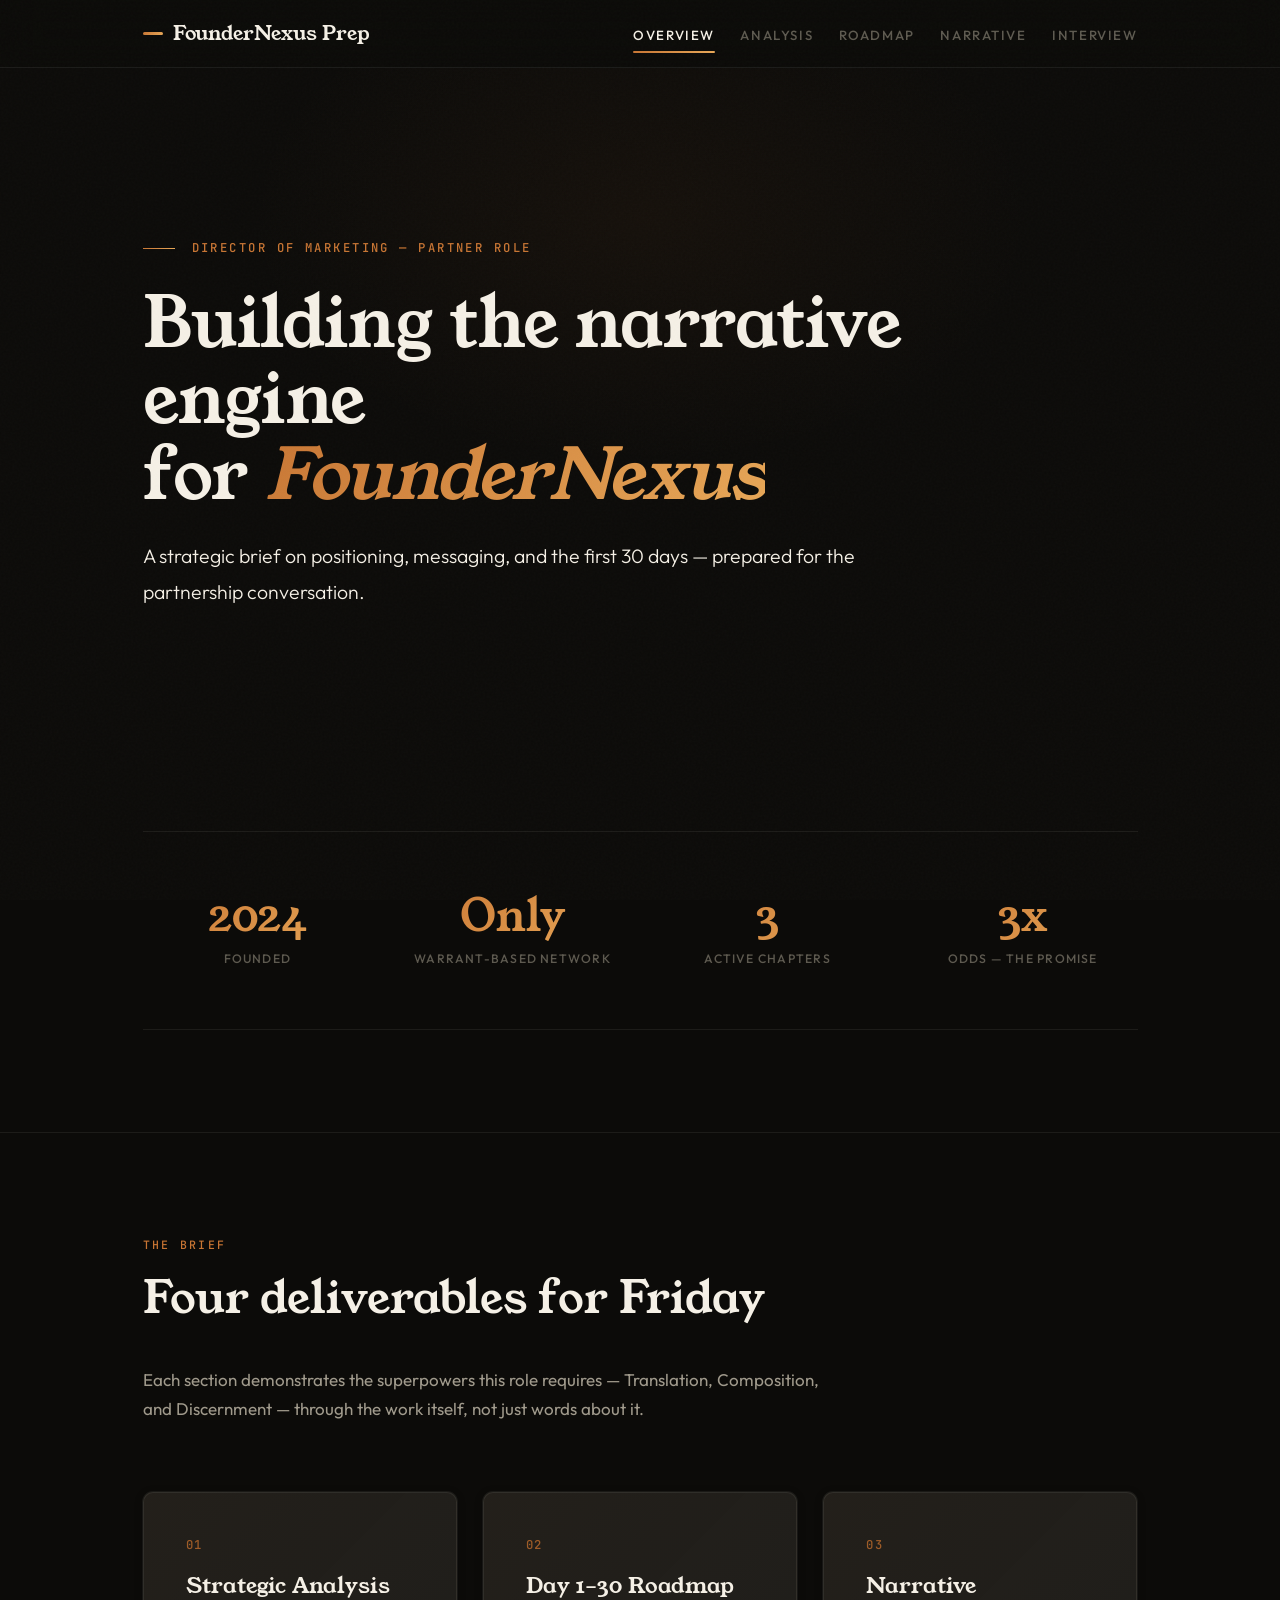
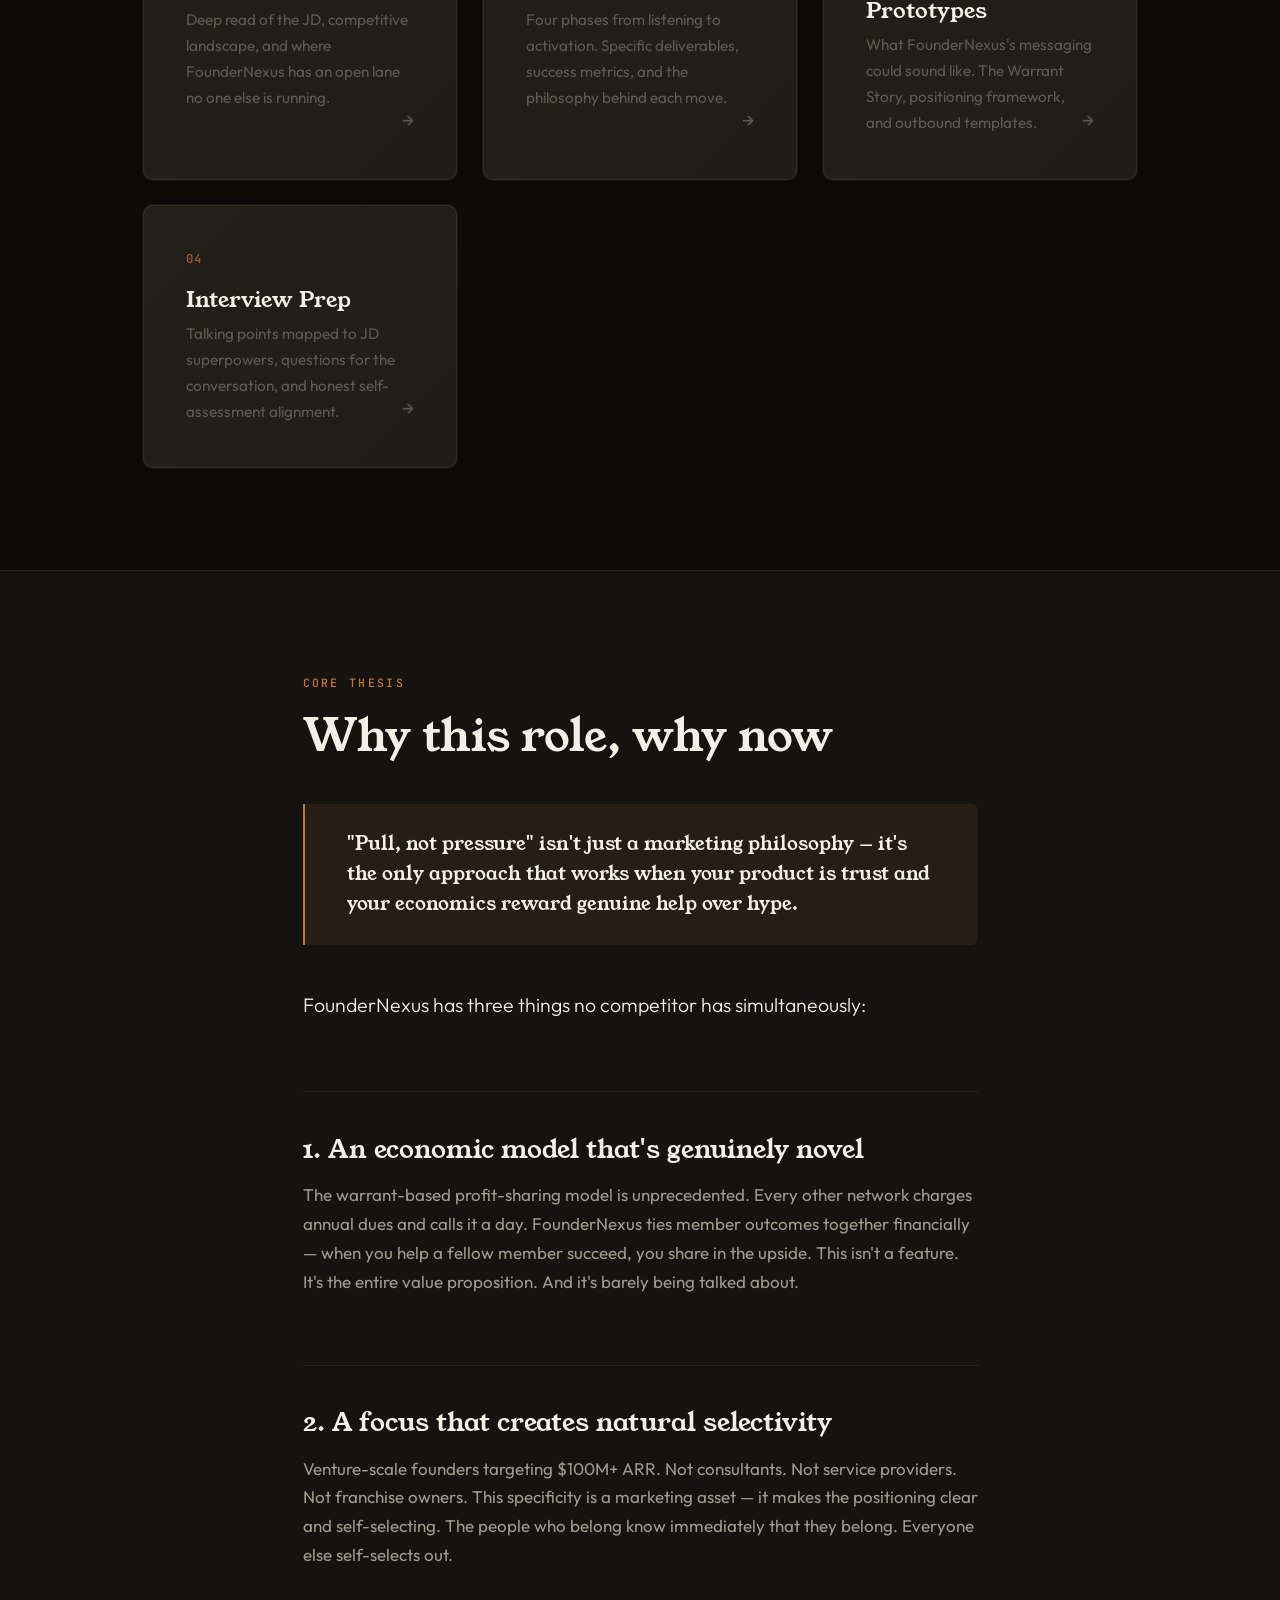
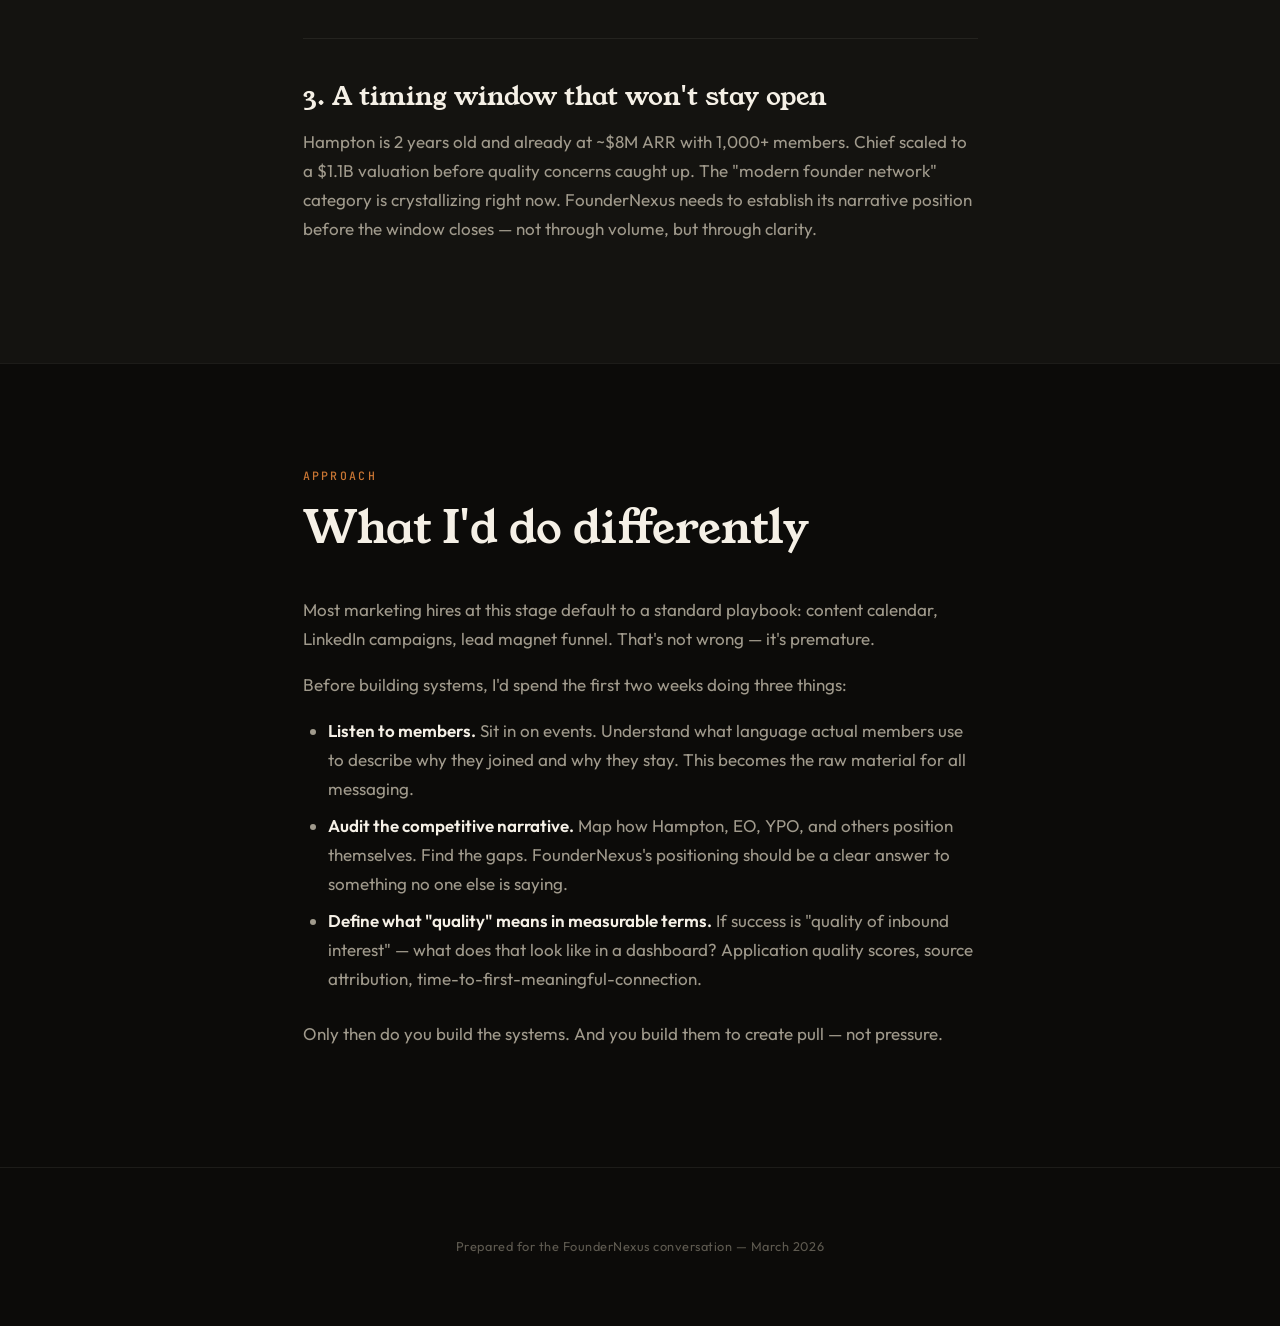
==== commit 48ed98a0: "Redesign V3: luxe dark editorial with copper/amber gradients Rich black background, warm ivory text," ====
--- a/index.html
+++ b/index.html
@@ -1,151 +1,218 @@
-<!DOCTYPE html>
+<!doctype html>
 <html lang="en">
-<head>
-  <meta charset="UTF-8">
-  <meta name="viewport" content="width=device-width, initial-scale=1.0">
-  <title>FounderNexus — Director of Marketing</title>
-  <link rel="stylesheet" href="css/styles.css">
-</head>
-<body>
-  <nav class="site-nav">
-    <div class="container">
-      <a href="index.html" class="nav-brand">
-        <span class="brand-mark"></span>
-        FounderNexus Prep
-      </a>
-      <ul class="nav-links">
-        <li><a href="index.html" class="active">Overview</a></li>
-        <li><a href="analysis.html">Analysis</a></li>
-        <li><a href="roadmap.html">Roadmap</a></li>
-        <li><a href="narrative.html">Narrative</a></li>
-        <li><a href="prep.html">Interview</a></li>
-      </ul>
-    </div>
-  </nav>
-
-  <header class="hero">
-    <div class="container">
-      <div class="hero-eyebrow animate-in">Director of Marketing — Partner Role</div>
-      <h1 class="animate-in delay-1">Building the narrative engine<br>for <em>FounderNexus</em></h1>
-      <p class="lead animate-in delay-2">
-        A strategic brief on positioning, messaging, and the first 30 days — prepared for the partnership conversation.
-      </p>
-    </div>
-  </header>
-
-  <section>
-    <div class="container">
-      <div class="stat-row animate-in delay-3">
-        <div class="stat">
-          <div class="stat-value">2024</div>
-          <div class="stat-label">Founded</div>
-        </div>
-        <div class="stat">
-          <div class="stat-value">Only</div>
-          <div class="stat-label">Warrant-based network</div>
-        </div>
-        <div class="stat">
-          <div class="stat-value">3</div>
-          <div class="stat-label">Active chapters</div>
-        </div>
-        <div class="stat">
-          <div class="stat-value">3x</div>
-          <div class="stat-label">Odds — the promise</div>
-        </div>
-      </div>
-    </div>
-  </section>
-
-  <section>
-    <div class="container">
-      <div class="section-eyebrow reveal">The Brief</div>
-      <h2 class="reveal">Four deliverables for Friday</h2>
-      <p class="reveal" style="margin-bottom: var(--space-xl);">
-        Each section demonstrates the superpowers this role requires — Translation, Composition, and Discernment — through the work itself, not just words about it.
-      </p>
-
-      <div class="card-grid">
-        <a href="analysis.html" class="card reveal">
-          <div class="card-number">01</div>
-          <h3>Strategic Analysis</h3>
-          <p>Deep read of the JD, competitive landscape, and where FounderNexus has an open lane no one else is running.</p>
-          <span class="card-arrow">→</span>
+  <head>
+    <meta charset="UTF-8" />
+    <meta name="viewport" content="width=device-width, initial-scale=1.0" />
+    <title>FounderNexus — Director of Marketing</title>
+    <link rel="stylesheet" href="css/styles.css" />
+  </head>
+  <body>
+    <nav class="site-nav">
+      <div class="container">
+        <a href="index.html" class="nav-brand">
+          <span class="brand-mark"></span>
+          FounderNexus Prep
         </a>
-
-        <a href="roadmap.html" class="card reveal">
-          <div class="card-number">02</div>
-          <h3>Day 1–30 Roadmap</h3>
-          <p>Four phases from listening to activation. Specific deliverables, success metrics, and the philosophy behind each move.</p>
-          <span class="card-arrow">→</span>
-        </a>
-
-        <a href="narrative.html" class="card reveal">
-          <div class="card-number">03</div>
-          <h3>Narrative Prototypes</h3>
-          <p>What FounderNexus's messaging could sound like. The Warrant Story, positioning framework, and outbound templates.</p>
-          <span class="card-arrow">→</span>
-        </a>
-
-        <a href="prep.html" class="card reveal">
-          <div class="card-number">04</div>
-          <h3>Interview Prep</h3>
-          <p>Talking points mapped to JD superpowers, questions for the conversation, and honest self-assessment alignment.</p>
-          <span class="card-arrow">→</span>
-        </a>
-      </div>
-    </div>
-  </section>
-
-  <section class="section-dark">
-    <div class="container container--narrow">
-      <div class="section-eyebrow reveal">Core Thesis</div>
-      <h2 class="reveal">Why this role, why now</h2>
-
-      <div class="callout reveal">
-        <p>"Pull, not pressure" isn't just a marketing philosophy — it's the only approach that works when your product is trust and your economics reward genuine help over hype.</p>
-      </div>
-
-      <div class="prose reveal">
-        <p class="lead" style="color: var(--text-on-dark);">FounderNexus has three things no competitor has simultaneously:</p>
-
-        <h3>1. An economic model that's genuinely novel</h3>
-        <p>The warrant-based profit-sharing model is unprecedented. Every other network charges annual dues and calls it a day. FounderNexus ties member outcomes together financially — when you help a fellow member succeed, you share in the upside. This isn't a feature. It's the entire value proposition. And it's barely being talked about.</p>
-
-        <h3>2. A focus that creates natural selectivity</h3>
-        <p>Venture-scale founders targeting $100M+ ARR. Not consultants. Not service providers. Not franchise owners. This specificity is a marketing asset — it makes the positioning clear and self-selecting. The people who belong know immediately that they belong. Everyone else self-selects out.</p>
-
-        <h3>3. A timing window that won't stay open</h3>
-        <p>Hampton is 2 years old and already at ~$8M ARR with 1,000+ members. Chief scaled to a $1.1B valuation before quality concerns caught up. The "modern founder network" category is crystallizing right now. FounderNexus needs to establish its narrative position before the window closes — not through volume, but through clarity.</p>
-      </div>
-    </div>
-  </section>
-
-  <section>
-    <div class="container container--narrow">
-      <div class="section-eyebrow reveal">Approach</div>
-      <h2 class="reveal">What I'd do differently</h2>
-      <div class="prose reveal">
-        <p>Most marketing hires at this stage default to a standard playbook: content calendar, LinkedIn campaigns, lead magnet funnel. That's not wrong — it's premature.</p>
-
-        <p>Before building systems, I'd spend the first two weeks doing three things:</p>
-
-        <ul>
-          <li><strong>Listen to members.</strong> Sit in on events. Understand what language actual members use to describe why they joined and why they stay. This becomes the raw material for all messaging.</li>
-          <li><strong>Audit the competitive narrative.</strong> Map how Hampton, EO, YPO, and others position themselves. Find the gaps. FounderNexus's positioning should be a clear answer to something no one else is saying.</li>
-          <li><strong>Define what "quality" means in measurable terms.</strong> If success is "quality of inbound interest" — what does that look like in a dashboard? Application quality scores, source attribution, time-to-first-meaningful-connection.</li>
+        <ul class="nav-links">
+          <li><a href="index.html" class="active">Overview</a></li>
+          <li><a href="analysis.html">Analysis</a></li>
+          <li><a href="roadmap.html">Roadmap</a></li>
+          <li><a href="narrative.html">Narrative</a></li>
+          <li><a href="prep.html">Interview</a></li>
         </ul>
-
-        <p>Only then do you build the systems. And you build them to create pull — not pressure.</p>
-      </div>
-    </div>
-  </section>
-
-  <footer class="site-footer">
-    <div class="container">
-      <p>Prepared for the FounderNexus conversation — March 2026</p>
-    </div>
-  </footer>
-
-  <script src="js/main.js"></script>
-</body>
+      </div>
+    </nav>
+
+    <header class="hero">
+      <div class="container">
+        <div class="hero-eyebrow animate-in">
+          Director of Marketing — Partner Role
+        </div>
+        <h1 class="animate-in delay-1">
+          Building the narrative engine<br />for <em>FounderNexus</em>
+        </h1>
+        <p class="lead animate-in delay-2">
+          A strategic brief on positioning, messaging, and the first 30 days —
+          prepared for the partnership conversation.
+        </p>
+      </div>
+    </header>
+
+    <section>
+      <div class="container">
+        <div class="stat-row animate-in delay-3">
+          <div class="stat">
+            <div class="stat-value">2024</div>
+            <div class="stat-label">Founded</div>
+          </div>
+          <div class="stat">
+            <div class="stat-value">Only</div>
+            <div class="stat-label">Warrant-based network</div>
+          </div>
+          <div class="stat">
+            <div class="stat-value">3</div>
+            <div class="stat-label">Active chapters</div>
+          </div>
+          <div class="stat">
+            <div class="stat-value">3x</div>
+            <div class="stat-label">Odds — the promise</div>
+          </div>
+        </div>
+      </div>
+    </section>
+
+    <section>
+      <div class="container">
+        <div class="section-eyebrow reveal">The Brief</div>
+        <h2 class="reveal">Four deliverables for Friday</h2>
+        <p class="reveal" style="margin-bottom: var(--space-xl)">
+          Each section demonstrates the superpowers this role requires —
+          Translation, Composition, and Discernment — through the work itself,
+          not just words about it.
+        </p>
+
+        <div class="card-grid">
+          <a href="analysis.html" class="card reveal">
+            <div class="card-number">01</div>
+            <h3>Strategic Analysis</h3>
+            <p>
+              Deep read of the JD, competitive landscape, and where FounderNexus
+              has an open lane no one else is running.
+            </p>
+            <span class="card-arrow">→</span>
+          </a>
+
+          <a href="roadmap.html" class="card reveal">
+            <div class="card-number">02</div>
+            <h3>Day 1–30 Roadmap</h3>
+            <p>
+              Four phases from listening to activation. Specific deliverables,
+              success metrics, and the philosophy behind each move.
+            </p>
+            <span class="card-arrow">→</span>
+          </a>
+
+          <a href="narrative.html" class="card reveal">
+            <div class="card-number">03</div>
+            <h3>Narrative Prototypes</h3>
+            <p>
+              What FounderNexus's messaging could sound like. The Warrant Story,
+              positioning framework, and outbound templates.
+            </p>
+            <span class="card-arrow">→</span>
+          </a>
+
+          <a href="prep.html" class="card reveal">
+            <div class="card-number">04</div>
+            <h3>Interview Prep</h3>
+            <p>
+              Talking points mapped to JD superpowers, questions for the
+              conversation, and honest self-assessment alignment.
+            </p>
+            <span class="card-arrow">→</span>
+          </a>
+        </div>
+      </div>
+    </section>
+
+    <section class="section-dark">
+      <div class="container container--narrow">
+        <div class="section-eyebrow reveal">Core Thesis</div>
+        <h2 class="reveal">Why this role, why now</h2>
+
+        <div class="callout reveal">
+          <p>
+            "Pull, not pressure" isn't just a marketing philosophy — it's the
+            only approach that works when your product is trust and your
+            economics reward genuine help over hype.
+          </p>
+        </div>
+
+        <div class="prose reveal">
+          <p class="lead">
+            FounderNexus has three things no competitor has simultaneously:
+          </p>
+
+          <h3>1. An economic model that's genuinely novel</h3>
+          <p>
+            The warrant-based profit-sharing model is unprecedented. Every other
+            network charges annual dues and calls it a day. FounderNexus ties
+            member outcomes together financially — when you help a fellow member
+            succeed, you share in the upside. This isn't a feature. It's the
+            entire value proposition. And it's barely being talked about.
+          </p>
+
+          <h3>2. A focus that creates natural selectivity</h3>
+          <p>
+            Venture-scale founders targeting $100M+ ARR. Not consultants. Not
+            service providers. Not franchise owners. This specificity is a
+            marketing asset — it makes the positioning clear and self-selecting.
+            The people who belong know immediately that they belong. Everyone
+            else self-selects out.
+          </p>
+
+          <h3>3. A timing window that won't stay open</h3>
+          <p>
+            Hampton is 2 years old and already at ~$8M ARR with 1,000+ members.
+            Chief scaled to a $1.1B valuation before quality concerns caught up.
+            The "modern founder network" category is crystallizing right now.
+            FounderNexus needs to establish its narrative position before the
+            window closes — not through volume, but through clarity.
+          </p>
+        </div>
+      </div>
+    </section>
+
+    <section>
+      <div class="container container--narrow">
+        <div class="section-eyebrow reveal">Approach</div>
+        <h2 class="reveal">What I'd do differently</h2>
+        <div class="prose reveal">
+          <p>
+            Most marketing hires at this stage default to a standard playbook:
+            content calendar, LinkedIn campaigns, lead magnet funnel. That's not
+            wrong — it's premature.
+          </p>
+
+          <p>
+            Before building systems, I'd spend the first two weeks doing three
+            things:
+          </p>
+
+          <ul>
+            <li>
+              <strong>Listen to members.</strong> Sit in on events. Understand
+              what language actual members use to describe why they joined and
+              why they stay. This becomes the raw material for all messaging.
+            </li>
+            <li>
+              <strong>Audit the competitive narrative.</strong> Map how Hampton,
+              EO, YPO, and others position themselves. Find the gaps.
+              FounderNexus's positioning should be a clear answer to something
+              no one else is saying.
+            </li>
+            <li>
+              <strong>Define what "quality" means in measurable terms.</strong>
+              If success is "quality of inbound interest" — what does that look
+              like in a dashboard? Application quality scores, source
+              attribution, time-to-first-meaningful-connection.
+            </li>
+          </ul>
+
+          <p>
+            Only then do you build the systems. And you build them to create
+            pull — not pressure.
+          </p>
+        </div>
+      </div>
+    </section>
+
+    <footer class="site-footer">
+      <div class="container">
+        <p>Prepared for the FounderNexus conversation — March 2026</p>
+      </div>
+    </footer>
+
+    <script src="js/main.js"></script>
+  </body>
 </html>
--- a/css/styles.css
+++ b/css/styles.css
@@ -1,8 +1,8 @@
-/* FounderNexus Interview — Design System V2
-   Aesthetic: Warm Modernist Editorial
-   Think: Kinfolk × Monocle × architectural journal
-   Display: Young Serif | Body: Outfit
-   Palette: Warm cream + deep slate + copper accent */
+/* FounderNexus Interview — Design System V3
+   Aesthetic: Luxe Dark Editorial
+   Think: Luxury brand meets Dezeen magazine
+   Display: Young Serif | Body: Outfit | Mono: JetBrains Mono
+   Palette: Rich black + warm ivory text + burnished copper accents + subtle gradients */
 
 @import url('https://fonts.googleapis.com/css2?family=Young+Serif&family=Outfit:wght@300;400;500;600;700&family=JetBrains+Mono:wght@400;500&display=swap');
 
@@ -11,32 +11,30 @@
 
 /* ── Custom Properties ── */
 :root {
-  --bg: #F7F4EE;
-  --bg-warm: #F0ECE3;
-  --bg-surface: #EAE5DA;
-  --bg-card: #FFFFFF;
-  --bg-card-hover: #FFFDF8;
-  --bg-dark: #1C1917;
-  --bg-dark-surface: #292524;
-
-  --border: #DDD6CA;
-  --border-subtle: #E8E2D6;
-  --border-strong: #C4BAA8;
-
-  --text-primary: #1C1917;
-  --text-secondary: #57534E;
-  --text-muted: #A8A29E;
-  --text-on-dark: #F7F4EE;
-  --text-on-dark-secondary: #A8A29E;
-
-  --accent: #B45309;
-  --accent-hover: #92400E;
-  --accent-light: #D97706;
-  --accent-bg: rgba(180, 83, 9, 0.06);
-  --accent-bg-strong: rgba(180, 83, 9, 0.12);
-
-  --copper: #B87333;
-  --copper-light: #D4956B;
+  --bg: #0C0B09;
+  --bg-elevated: #141310;
+  --bg-surface: #1A1916;
+  --bg-card: #1E1D1A;
+  --bg-card-hover: #262521;
+  --bg-subtle: #0F0E0C;
+
+  --border: rgba(255, 248, 230, 0.07);
+  --border-hover: rgba(255, 248, 230, 0.12);
+  --border-strong: rgba(255, 248, 230, 0.18);
+
+  --text-primary: #F5F0E6;
+  --text-secondary: #A09A8C;
+  --text-muted: #5E5A50;
+
+  --accent: #C87533;
+  --accent-hover: #D98A45;
+  --accent-dim: #9E5C28;
+  --accent-glow: rgba(200, 117, 51, 0.10);
+  --accent-glow-strong: rgba(200, 117, 51, 0.18);
+
+  --gradient-accent: linear-gradient(135deg, #C87533, #E8A858);
+  --gradient-dark: linear-gradient(180deg, var(--bg) 0%, var(--bg-elevated) 100%);
+  --gradient-card: linear-gradient(135deg, rgba(200, 117, 51, 0.03), rgba(200, 117, 51, 0.00));
 
   --font-display: 'Young Serif', Georgia, serif;
   --font-body: 'Outfit', -apple-system, sans-serif;
@@ -50,10 +48,9 @@
   --space-2xl: 6rem;
   --space-3xl: 10rem;
 
-  --radius-sm: 4px;
-  --radius-md: 8px;
+  --radius-sm: 6px;
+  --radius-md: 10px;
   --radius-lg: 16px;
-  --radius-xl: 24px;
 
   --max-w: 1080px;
   --max-w-narrow: 760px;
@@ -63,10 +60,9 @@
   --transition-base: 300ms cubic-bezier(0.4, 0, 0.2, 1);
   --transition-slow: 600ms cubic-bezier(0.4, 0, 0.2, 1);
 
-  --shadow-sm: 0 1px 3px rgba(28, 25, 23, 0.04);
-  --shadow-md: 0 4px 16px rgba(28, 25, 23, 0.06);
-  --shadow-lg: 0 12px 40px rgba(28, 25, 23, 0.08);
-  --shadow-card: 0 1px 3px rgba(28, 25, 23, 0.04), 0 0 0 1px rgba(28, 25, 23, 0.03);
+  --shadow-glow: 0 0 40px rgba(200, 117, 51, 0.06);
+  --shadow-card: 0 2px 8px rgba(0, 0, 0, 0.3), 0 0 0 1px var(--border);
+  --shadow-card-hover: 0 8px 32px rgba(0, 0, 0, 0.4), 0 0 0 1px var(--border-hover);
 }
 
 /* ── Base ── */
@@ -87,12 +83,12 @@
   overflow-x: hidden;
 }
 
-/* ── Subtle paper texture ── */
+/* ── Texture overlay — very subtle noise ── */
 body::before {
   content: '';
   position: fixed;
   inset: 0;
-  background-image: url("data:image/svg+xml,%3Csvg viewBox='0 0 512 512' xmlns='http://www.w3.org/2000/svg'%3E%3Cfilter id='n'%3E%3CfeTurbulence type='fractalNoise' baseFrequency='0.75' numOctaves='4' stitchTiles='stitch'/%3E%3C/filter%3E%3Crect width='100%25' height='100%25' filter='url(%23n)' opacity='0.018'/%3E%3C/svg%3E");
+  background-image: url("data:image/svg+xml,%3Csvg viewBox='0 0 512 512' xmlns='http://www.w3.org/2000/svg'%3E%3Cfilter id='n'%3E%3CfeTurbulence type='fractalNoise' baseFrequency='0.8' numOctaves='4' stitchTiles='stitch'/%3E%3C/filter%3E%3Crect width='100%25' height='100%25' filter='url(%23n)' opacity='0.025'/%3E%3C/svg%3E");
   pointer-events: none;
   z-index: 9999;
 }
@@ -101,18 +97,18 @@
 h1, h2, h3, h4 {
   font-family: var(--font-display);
   font-weight: 400;
-  line-height: 1.2;
+  line-height: 1.15;
   color: var(--text-primary);
 }
 
 h1 {
-  font-size: clamp(2.6rem, 5.5vw, 4rem);
-  line-height: 1.1;
+  font-size: clamp(2.6rem, 5.5vw, 4.2rem);
+  line-height: 1.08;
   letter-spacing: -0.01em;
 }
 
 h2 {
-  font-size: clamp(1.8rem, 3.5vw, 2.6rem);
+  font-size: clamp(1.8rem, 3.5vw, 2.8rem);
   margin-bottom: var(--space-lg);
 }
 
@@ -123,7 +119,7 @@
 
 h4 {
   font-family: var(--font-body);
-  font-size: 0.85rem;
+  font-size: 0.82rem;
   font-weight: 600;
   text-transform: uppercase;
   letter-spacing: 0.06em;
@@ -155,7 +151,7 @@
 a:hover { color: var(--accent-hover); }
 
 ::selection {
-  background: var(--accent-bg-strong);
+  background: var(--accent-glow-strong);
   color: var(--text-primary);
 }
 
@@ -175,7 +171,7 @@
 }
 
 section + section {
-  border-top: 1px solid var(--border-subtle);
+  border-top: 1px solid var(--border);
 }
 
 /* ── Navigation ── */
@@ -183,10 +179,10 @@
   position: sticky;
   top: 0;
   z-index: 100;
-  background: rgba(247, 244, 238, 0.88);
-  backdrop-filter: blur(16px) saturate(1.4);
-  -webkit-backdrop-filter: blur(16px) saturate(1.4);
-  border-bottom: 1px solid var(--border-subtle);
+  background: rgba(12, 11, 9, 0.82);
+  backdrop-filter: blur(20px) saturate(1.5);
+  -webkit-backdrop-filter: blur(20px) saturate(1.5);
+  border-bottom: 1px solid var(--border);
   padding: var(--space-sm) 0;
 }
 
@@ -209,8 +205,9 @@
 .nav-brand .brand-mark {
   width: 20px;
   height: 3px;
-  background: var(--accent);
+  background: var(--gradient-accent);
   display: inline-block;
+  border-radius: 2px;
 }
 
 .nav-links {
@@ -220,11 +217,11 @@
 }
 
 .nav-links a {
-  font-size: 0.8rem;
+  font-size: 0.78rem;
   font-weight: 500;
   color: var(--text-muted);
   text-transform: uppercase;
-  letter-spacing: 0.1em;
+  letter-spacing: 0.12em;
   padding: var(--space-xs) 0;
   position: relative;
   transition: color var(--transition-fast);
@@ -237,8 +234,9 @@
   left: 0;
   width: 0;
   height: 2px;
-  background: var(--accent);
+  background: var(--gradient-accent);
   transition: width var(--transition-base);
+  border-radius: 1px;
 }
 
 .nav-links a:hover,
@@ -255,6 +253,20 @@
 .hero {
   padding: var(--space-3xl) 0 var(--space-2xl);
   position: relative;
+  overflow: hidden;
+}
+
+/* Ambient glow behind hero */
+.hero::before {
+  content: '';
+  position: absolute;
+  top: -100px;
+  left: 50%;
+  transform: translateX(-50%);
+  width: 800px;
+  height: 500px;
+  background: radial-gradient(ellipse, rgba(200, 117, 51, 0.05) 0%, transparent 70%);
+  pointer-events: none;
 }
 
 .hero-eyebrow {
@@ -274,7 +286,7 @@
   content: '';
   width: 32px;
   height: 1px;
-  background: var(--accent);
+  background: var(--gradient-accent);
 }
 
 .hero h1 {
@@ -283,7 +295,10 @@
 
 .hero h1 em {
   font-style: italic;
-  color: var(--accent);
+  background: var(--gradient-accent);
+  -webkit-background-clip: text;
+  -webkit-text-fill-color: transparent;
+  background-clip: text;
 }
 
 /* ── Cards ── */
@@ -295,6 +310,7 @@
 
 .card {
   background: var(--bg-card);
+  background-image: var(--gradient-card);
   border: 1px solid var(--border);
   border-radius: var(--radius-md);
   padding: var(--space-lg);
@@ -306,18 +322,34 @@
   box-shadow: var(--shadow-card);
 }
 
+/* Top edge shimmer on hover */
+.card::before {
+  content: '';
+  position: absolute;
+  top: 0;
+  left: 0;
+  right: 0;
+  height: 1px;
+  background: var(--gradient-accent);
+  opacity: 0;
+  transition: opacity var(--transition-base);
+}
+
 .card:hover {
-  box-shadow: var(--shadow-md);
-  border-color: var(--border-strong);
-  transform: translateY(-2px);
-}
+  background-color: var(--bg-card-hover);
+  border-color: var(--border-hover);
+  box-shadow: var(--shadow-card-hover);
+  transform: translateY(-3px);
+}
+
+.card:hover::before { opacity: 1; }
 
 .card-number {
   font-family: var(--font-mono);
   font-size: 0.72rem;
   font-weight: 500;
   letter-spacing: 0.1em;
-  color: var(--accent);
+  color: var(--accent-dim);
   margin-bottom: var(--space-sm);
 }
 
@@ -329,7 +361,7 @@
 
 .card p {
   font-size: 0.9rem;
-  color: var(--text-secondary);
+  color: var(--text-muted);
   margin-bottom: 0;
 }
 
@@ -375,17 +407,20 @@
 
 .stat-value {
   font-family: var(--font-display);
-  font-size: 2.5rem;
-  color: var(--text-primary);
+  font-size: 2.6rem;
+  background: var(--gradient-accent);
+  -webkit-background-clip: text;
+  -webkit-text-fill-color: transparent;
+  background-clip: text;
   line-height: 1.1;
 }
 
 .stat-label {
-  font-size: 0.75rem;
+  font-size: 0.72rem;
   font-weight: 500;
   color: var(--text-muted);
   text-transform: uppercase;
-  letter-spacing: 0.08em;
+  letter-spacing: 0.1em;
   margin-top: var(--space-xs);
 }
 
@@ -396,7 +431,7 @@
   border: 1px solid var(--border);
   margin: var(--space-md) 0;
   background: var(--bg-card);
-  box-shadow: var(--shadow-sm);
+  box-shadow: var(--shadow-card);
 }
 
 table {
@@ -406,17 +441,17 @@
 }
 
 thead {
-  background: var(--bg-warm);
+  background: var(--bg-surface);
 }
 
 th {
   text-align: left;
   padding: var(--space-sm) var(--space-md);
   font-family: var(--font-mono);
-  font-size: 0.68rem;
-  font-weight: 500;
-  text-transform: uppercase;
-  letter-spacing: 0.1em;
+  font-size: 0.65rem;
+  font-weight: 500;
+  text-transform: uppercase;
+  letter-spacing: 0.12em;
   color: var(--text-muted);
   border-bottom: 1px solid var(--border);
   white-space: nowrap;
@@ -424,14 +459,14 @@
 
 td {
   padding: var(--space-sm) var(--space-md);
-  border-bottom: 1px solid var(--border-subtle);
+  border-bottom: 1px solid var(--border);
   color: var(--text-secondary);
   vertical-align: top;
 }
 
 tr:last-child td { border-bottom: none; }
 
-tr:hover td { background: var(--accent-bg); }
+tr:hover td { background: var(--accent-glow); }
 
 td strong { color: var(--text-primary); }
 td .highlight { color: var(--accent); font-weight: 600; }
@@ -449,7 +484,7 @@
   top: 0;
   bottom: 0;
   width: 1px;
-  background: var(--border);
+  background: linear-gradient(to bottom, var(--accent-dim), var(--border));
 }
 
 .timeline-item {
@@ -475,7 +510,7 @@
 .timeline-item.active .timeline-dot {
   background: var(--accent);
   border-color: var(--accent);
-  box-shadow: 0 0 0 4px var(--accent-bg-strong);
+  box-shadow: 0 0 12px rgba(200, 117, 51, 0.35);
 }
 
 .timeline-phase {
@@ -523,9 +558,9 @@
 
 /* ── Blockquote / Callout ── */
 .callout {
-  border-left: 3px solid var(--accent);
+  border-left: 2px solid var(--accent);
   padding: var(--space-md) var(--space-lg);
-  background: var(--accent-bg);
+  background: var(--accent-glow);
   border-radius: 0 var(--radius-sm) var(--radius-sm) 0;
   margin: var(--space-lg) 0;
 }
@@ -553,40 +588,46 @@
   align-items: center;
   gap: 4px;
   font-family: var(--font-mono);
-  font-size: 0.65rem;
-  font-weight: 500;
-  text-transform: uppercase;
-  letter-spacing: 0.08em;
+  font-size: 0.62rem;
+  font-weight: 500;
+  text-transform: uppercase;
+  letter-spacing: 0.1em;
   padding: 3px 10px;
   border-radius: 100px;
-  background: var(--accent-bg);
+  background: var(--accent-glow);
   color: var(--accent);
-  border: 1px solid rgba(180, 83, 9, 0.15);
+  border: 1px solid rgba(200, 117, 51, 0.18);
 }
 
 .badge--green {
-  background: rgba(22, 163, 74, 0.06);
-  color: #15803d;
-  border-color: rgba(22, 163, 74, 0.15);
+  background: rgba(76, 175, 80, 0.08);
+  color: #81C784;
+  border-color: rgba(76, 175, 80, 0.18);
 }
 
 .badge--blue {
-  background: rgba(37, 99, 235, 0.06);
-  color: #1d4ed8;
-  border-color: rgba(37, 99, 235, 0.15);
+  background: rgba(100, 181, 246, 0.08);
+  color: #90CAF9;
+  border-color: rgba(100, 181, 246, 0.18);
 }
 
 .badge--slate {
-  background: rgba(28, 25, 23, 0.04);
+  background: rgba(255, 248, 230, 0.04);
   color: var(--text-secondary);
   border-color: var(--border);
+}
+
+.badge--red {
+  background: rgba(239, 83, 80, 0.08);
+  color: #EF9A9A;
+  border-color: rgba(239, 83, 80, 0.18);
 }
 
 /* ── Prose (long-form sections) ── */
 .prose h3 {
   margin-top: var(--space-xl);
   padding-top: var(--space-lg);
-  border-top: 1px solid var(--border-subtle);
+  border-top: 1px solid var(--border);
 }
 
 .prose h3:first-child {
@@ -626,7 +667,7 @@
   padding: var(--space-lg);
   margin-bottom: var(--space-md);
   position: relative;
-  box-shadow: var(--shadow-sm);
+  box-shadow: var(--shadow-card);
 }
 
 .msg-block-label {
@@ -656,45 +697,23 @@
   line-height: 1.85;
 }
 
-/* ── Dark Section Variant ── */
+/* ── Dark Section Variant (inverted for visual break) ── */
 .section-dark {
-  background: var(--bg-dark);
-  color: var(--text-on-dark);
-  border-top-color: transparent;
+  background: var(--bg-elevated);
+  border-top-color: var(--border);
 }
 
 .section-dark + section {
-  border-top-color: transparent;
-}
-
-.section-dark h2,
-.section-dark h3 {
-  color: var(--text-on-dark);
-}
-
-.section-dark p {
-  color: var(--text-on-dark-secondary);
-}
-
-.section-dark .section-eyebrow {
-  color: var(--copper-light);
-}
-
-.section-dark .callout {
-  border-left-color: var(--copper);
-  background: rgba(184, 115, 51, 0.08);
-}
-
-.section-dark .callout p {
-  color: var(--text-on-dark);
+  border-top-color: var(--border);
 }
 
 /* ── Divider ── */
 .divider {
   width: 48px;
   height: 2px;
-  background: var(--accent);
+  background: var(--gradient-accent);
   margin: var(--space-xl) 0;
+  border-radius: 1px;
 }
 
 /* ── Footer ── */
@@ -705,21 +724,16 @@
 }
 
 .site-footer p {
-  font-size: 0.78rem;
+  font-size: 0.75rem;
   color: var(--text-muted);
   margin: 0 auto;
-  letter-spacing: 0.02em;
+  letter-spacing: 0.04em;
 }
 
 /* ── Animations ── */
 @keyframes fadeInUp {
   from { opacity: 0; transform: translateY(24px); }
   to { opacity: 1; transform: translateY(0); }
-}
-
-@keyframes fadeIn {
-  from { opacity: 0; }
-  to { opacity: 1; }
 }
 
 .animate-in {
@@ -742,19 +756,6 @@
 .reveal.visible {
   opacity: 1;
   transform: translateY(0);
-}
-
-/* ── Number Accent (large decorative numbers) ── */
-.number-accent {
-  font-family: var(--font-display);
-  font-size: 5rem;
-  color: var(--border);
-  line-height: 1;
-  position: absolute;
-  top: var(--space-sm);
-  right: var(--space-md);
-  user-select: none;
-  pointer-events: none;
 }
 
 /* ── Responsive ── */
@@ -774,5 +775,8 @@
 @media print {
   body::before { display: none; }
   .site-nav { display: none; }
+  body { background: white; color: #111; }
   .card { break-inside: avoid; }
-}
+  h1 em { -webkit-text-fill-color: initial; color: var(--accent); }
+  .stat-value { -webkit-text-fill-color: initial; color: var(--accent); }
+}
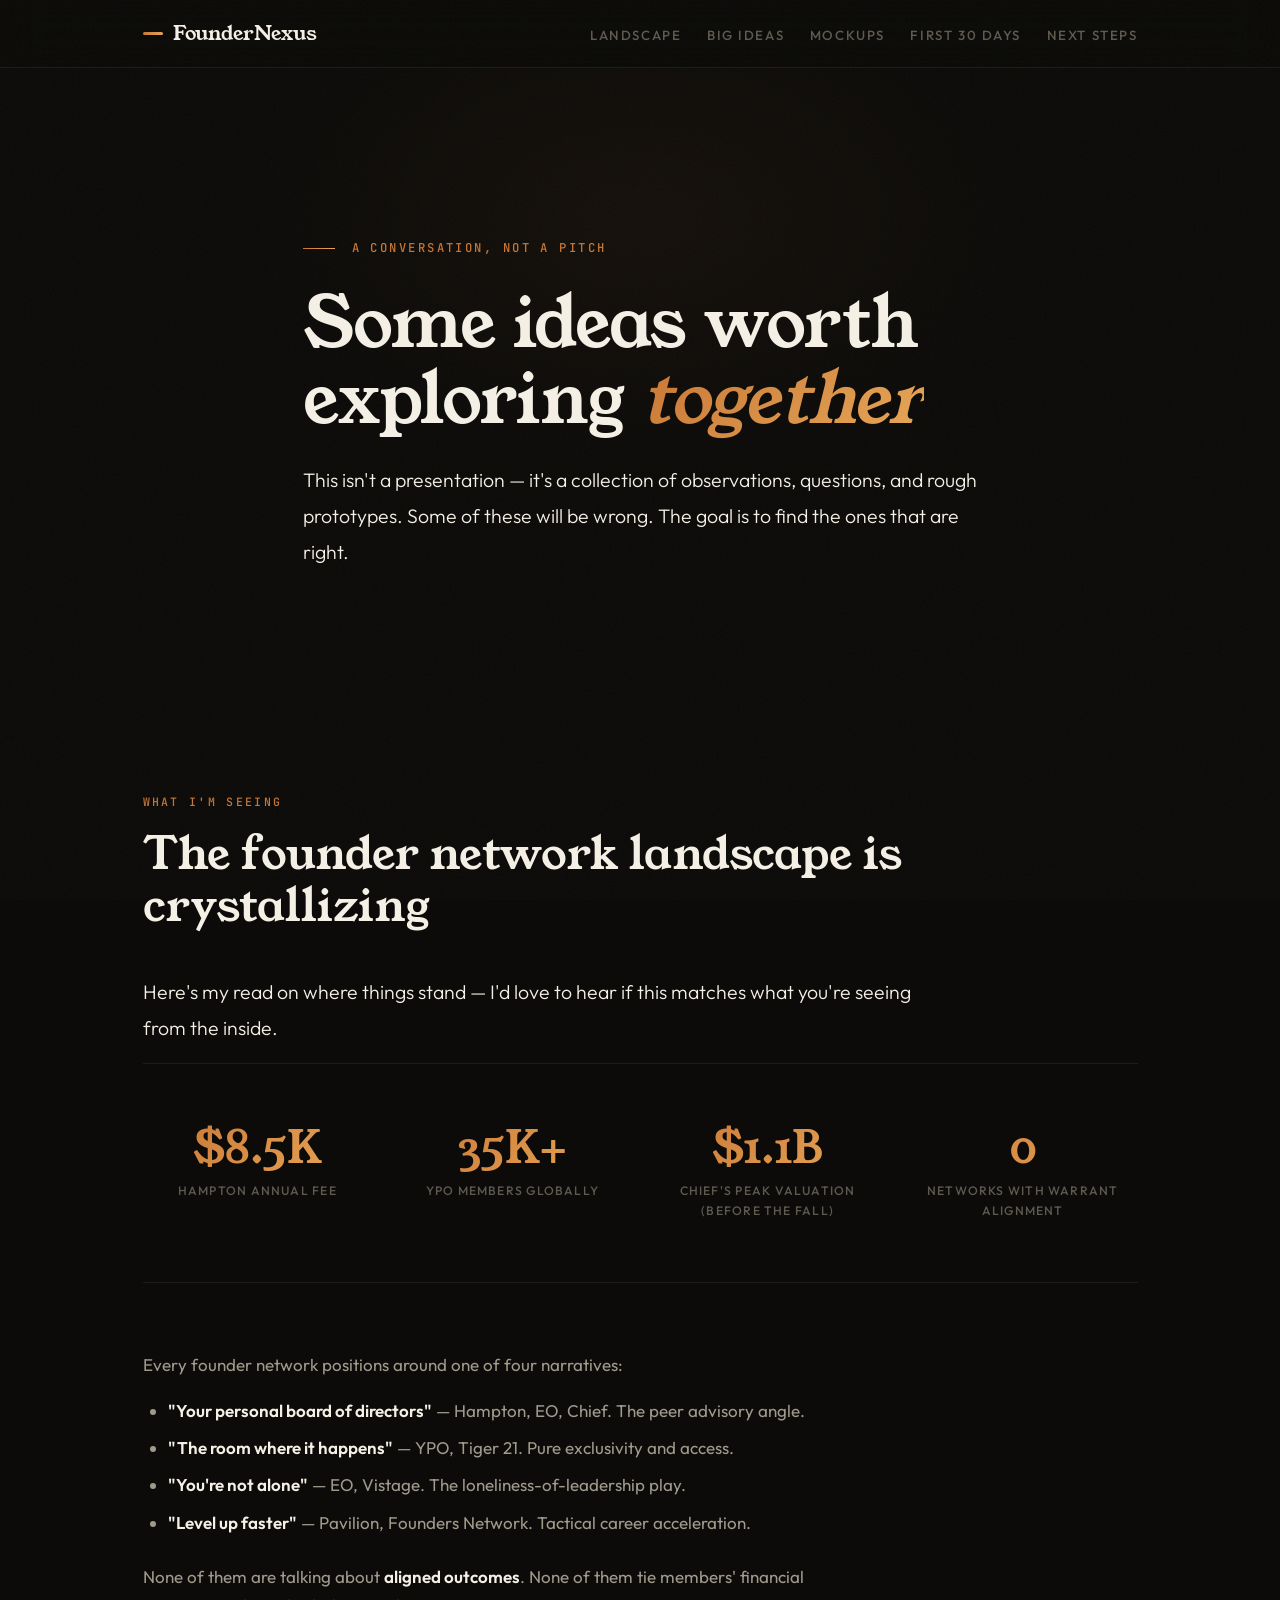
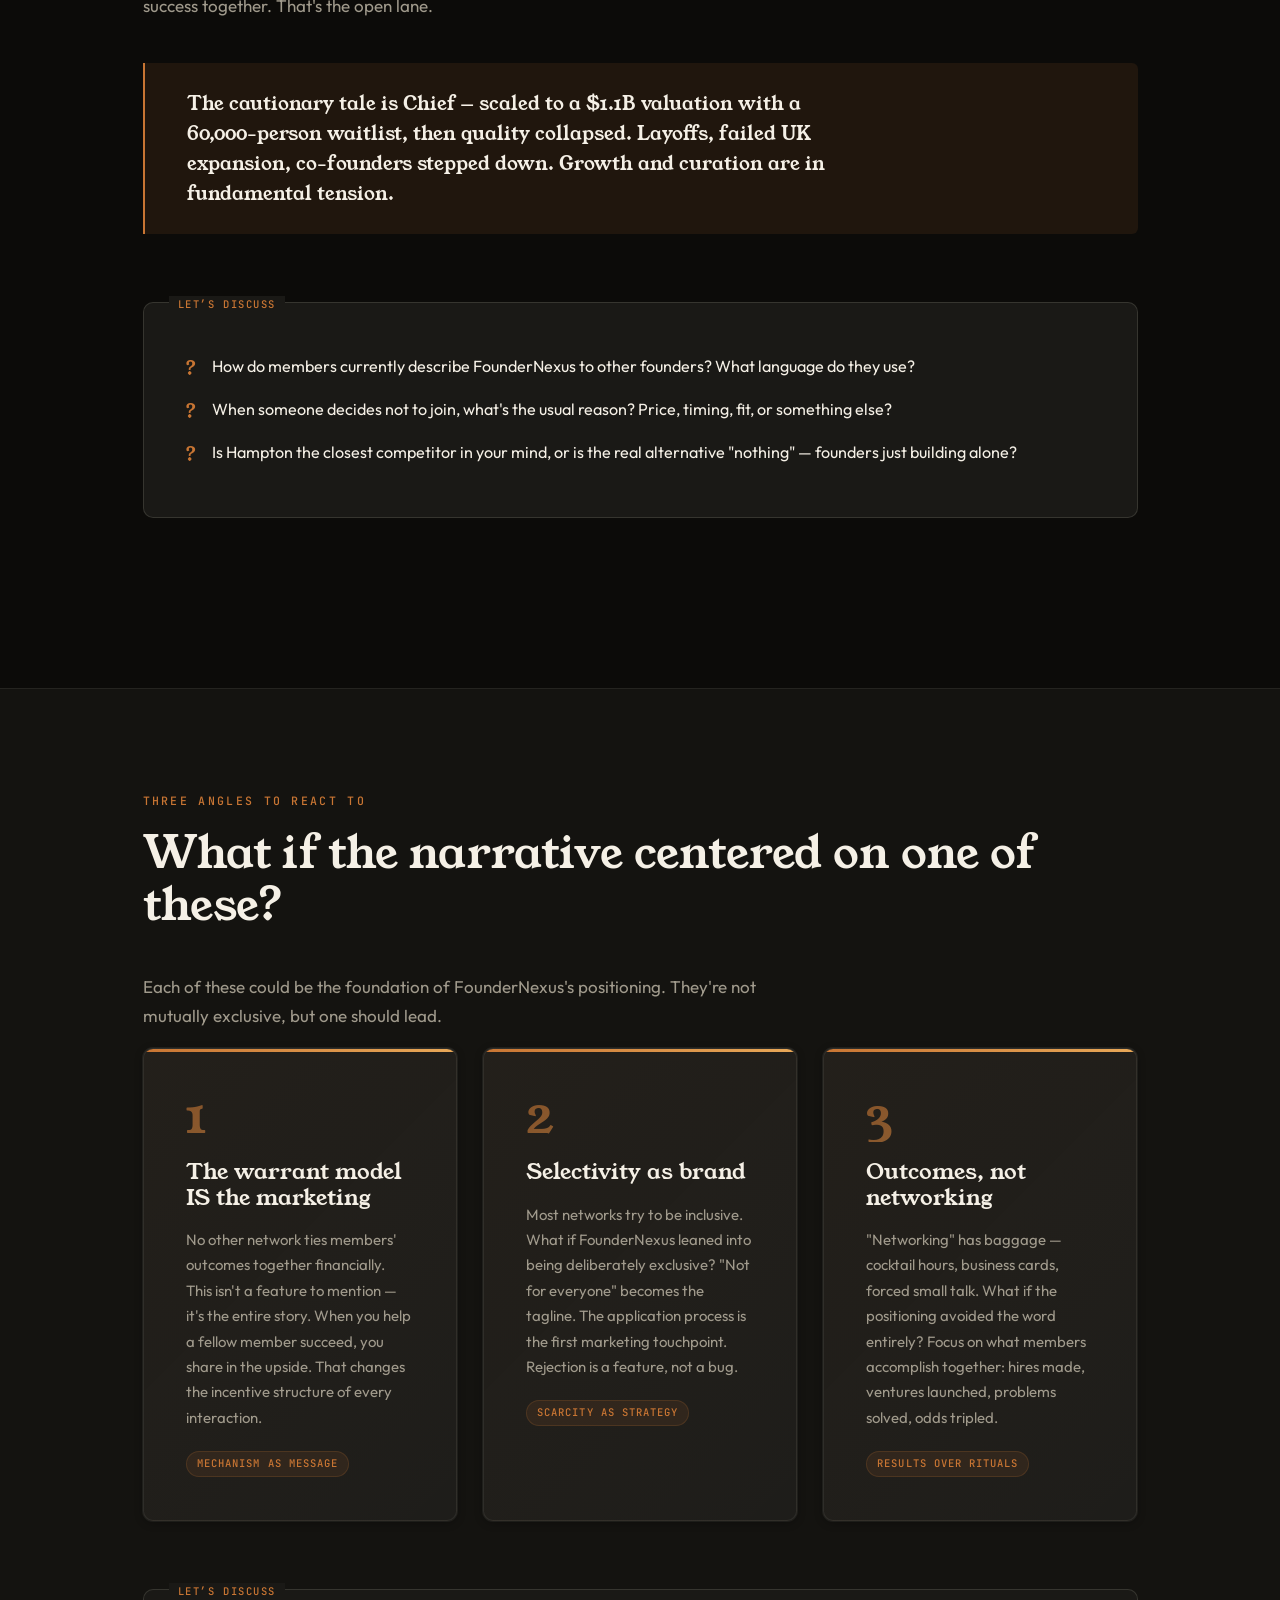
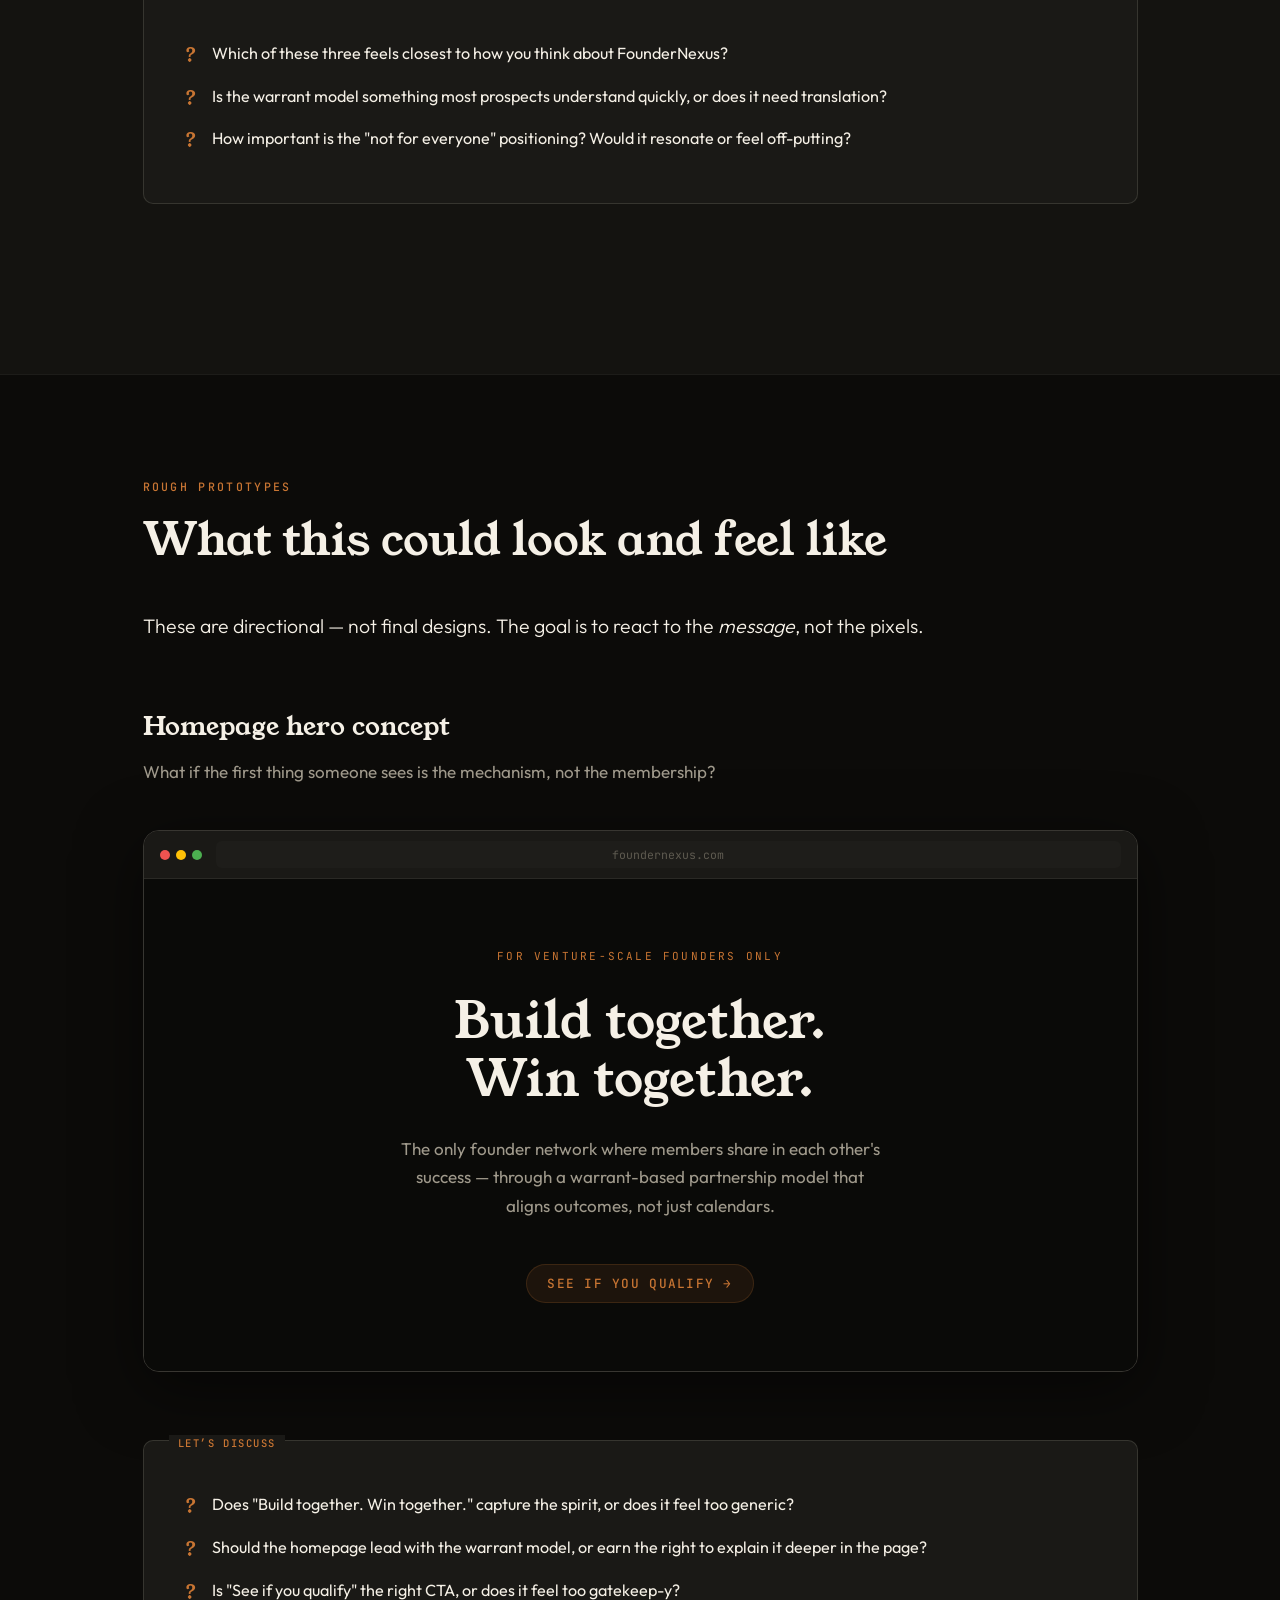
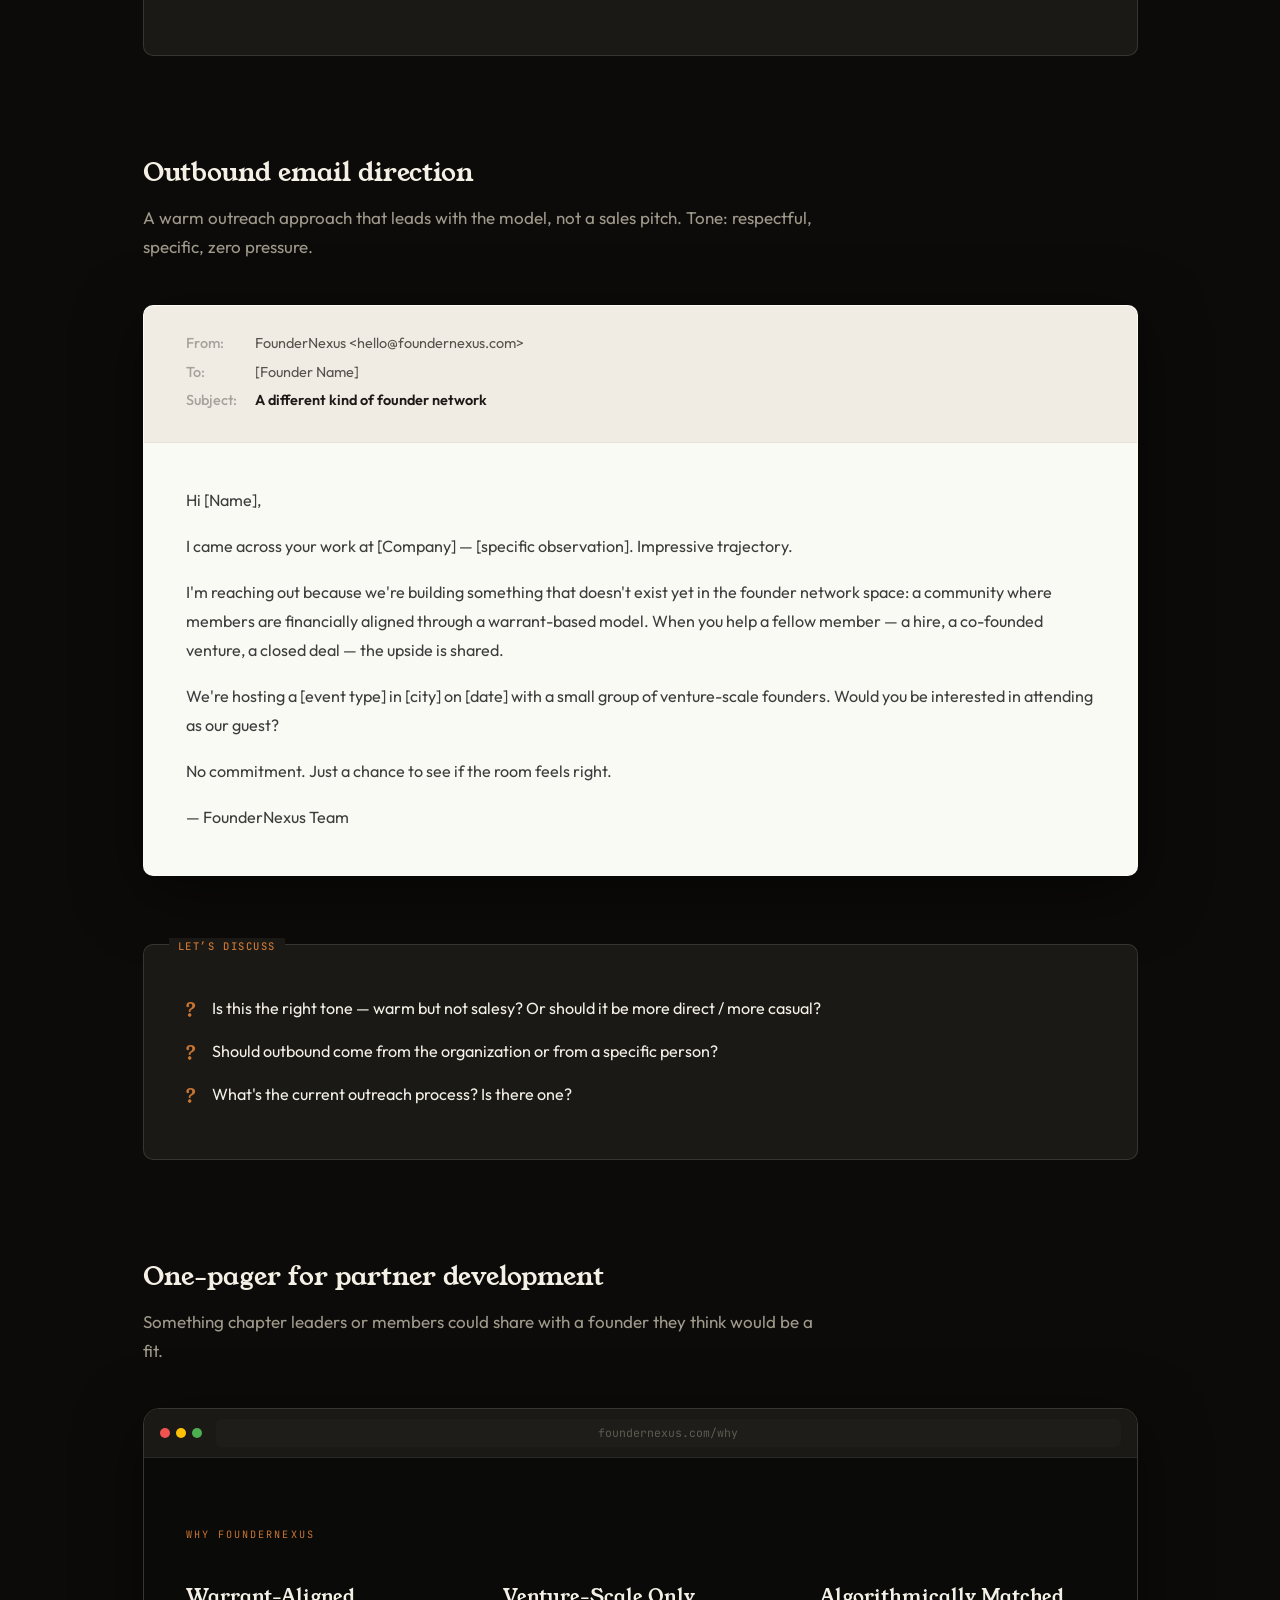
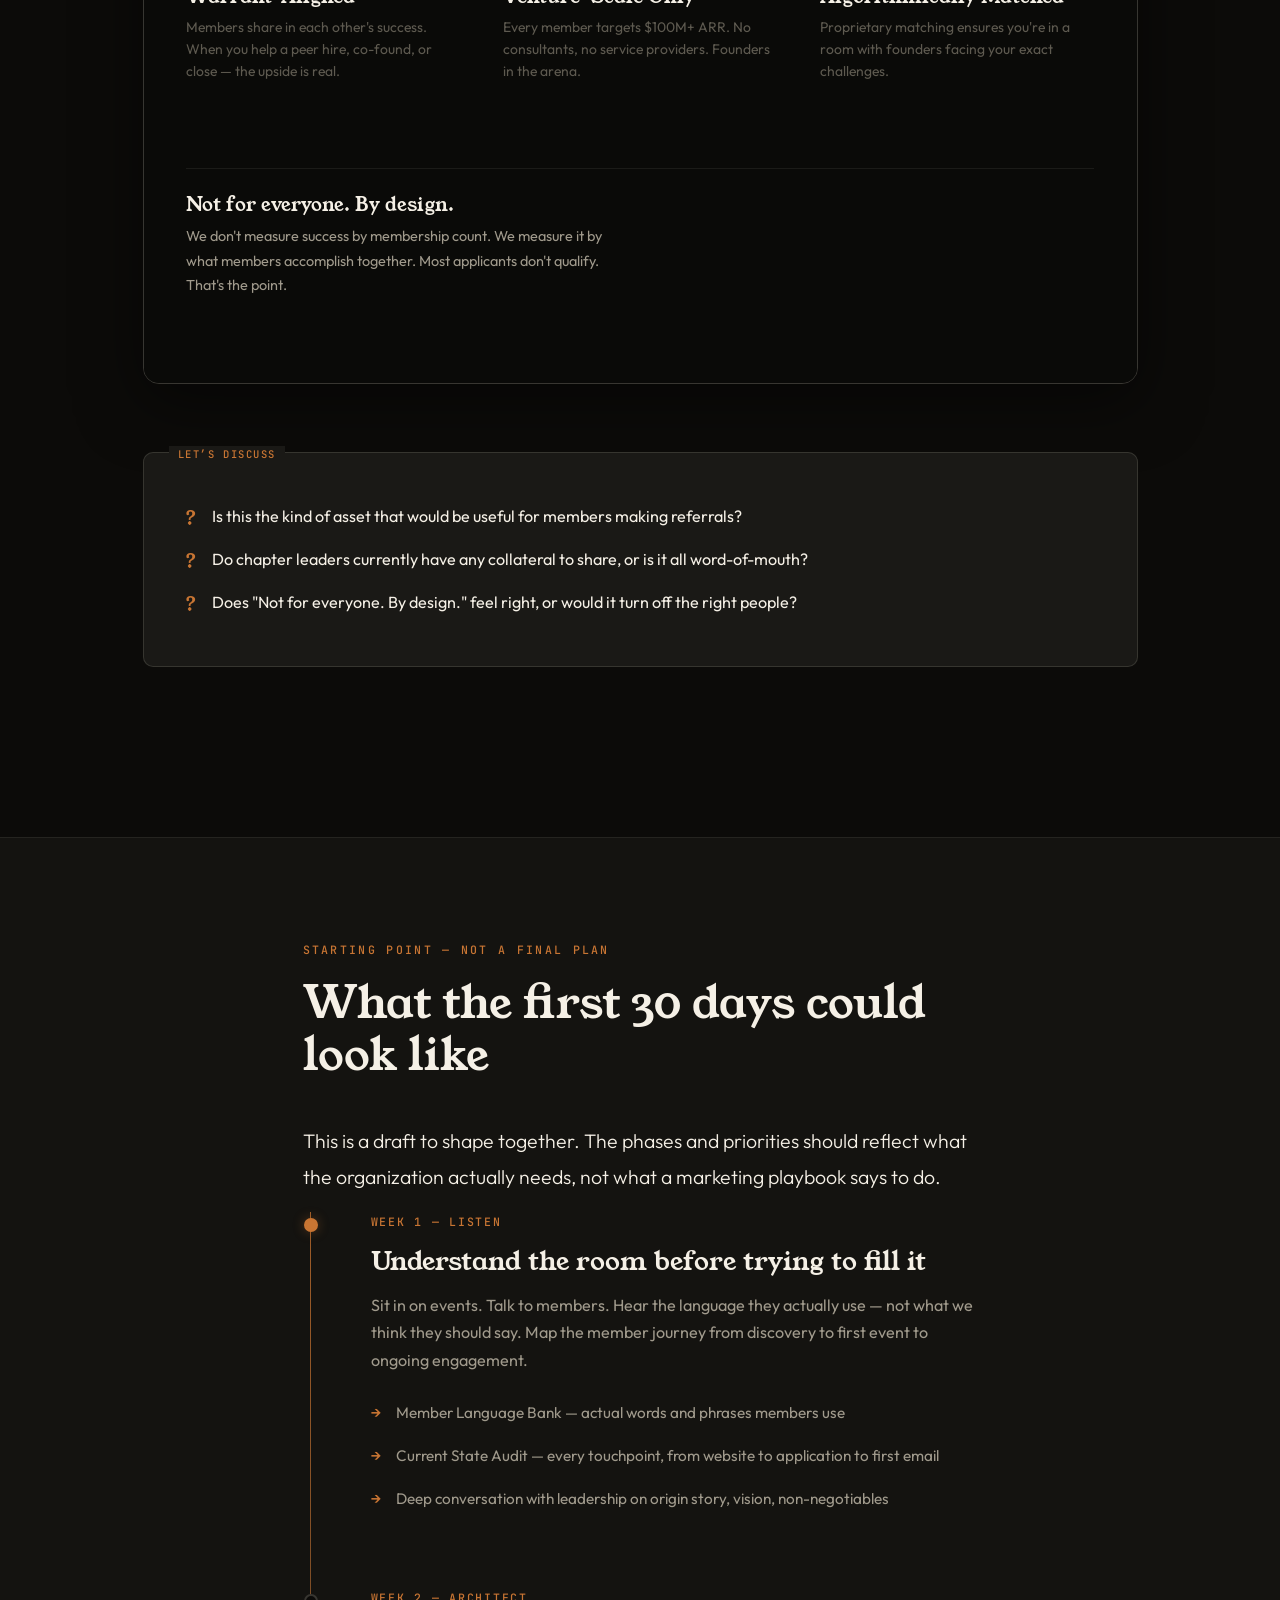
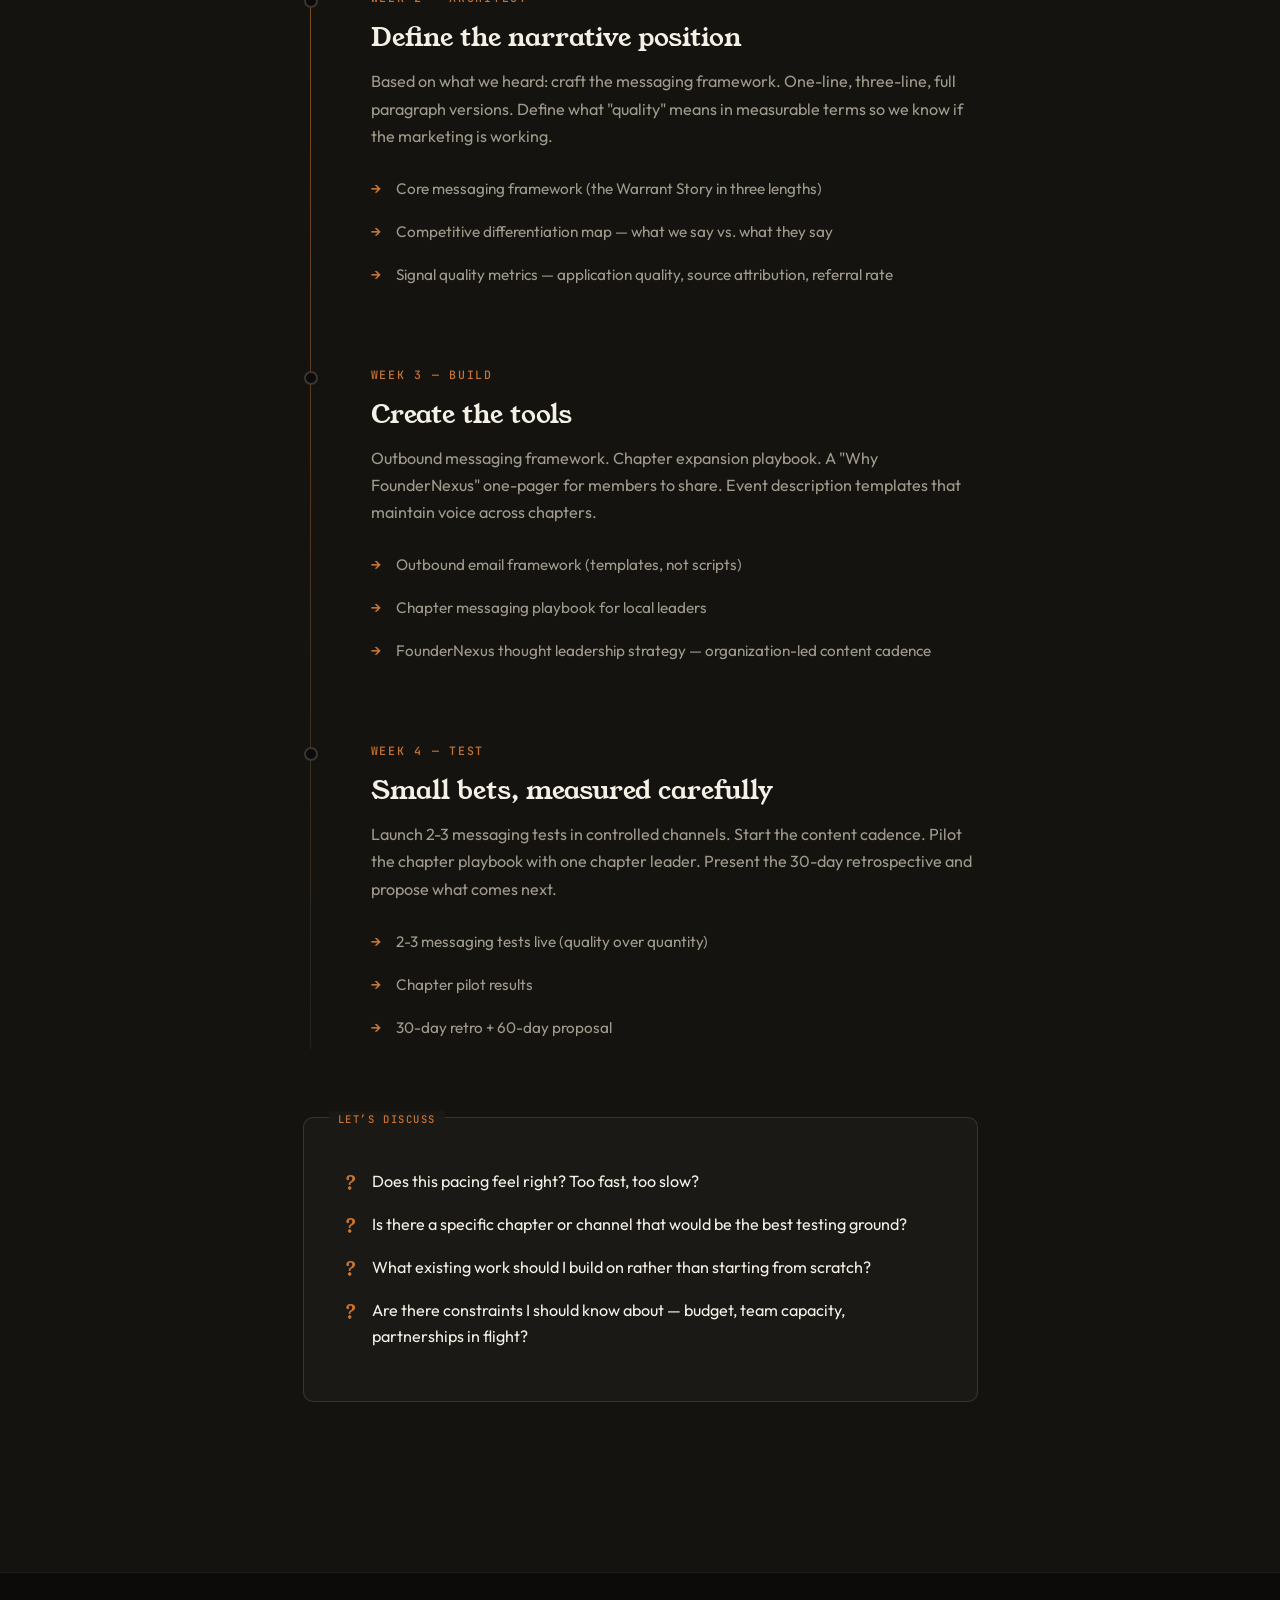
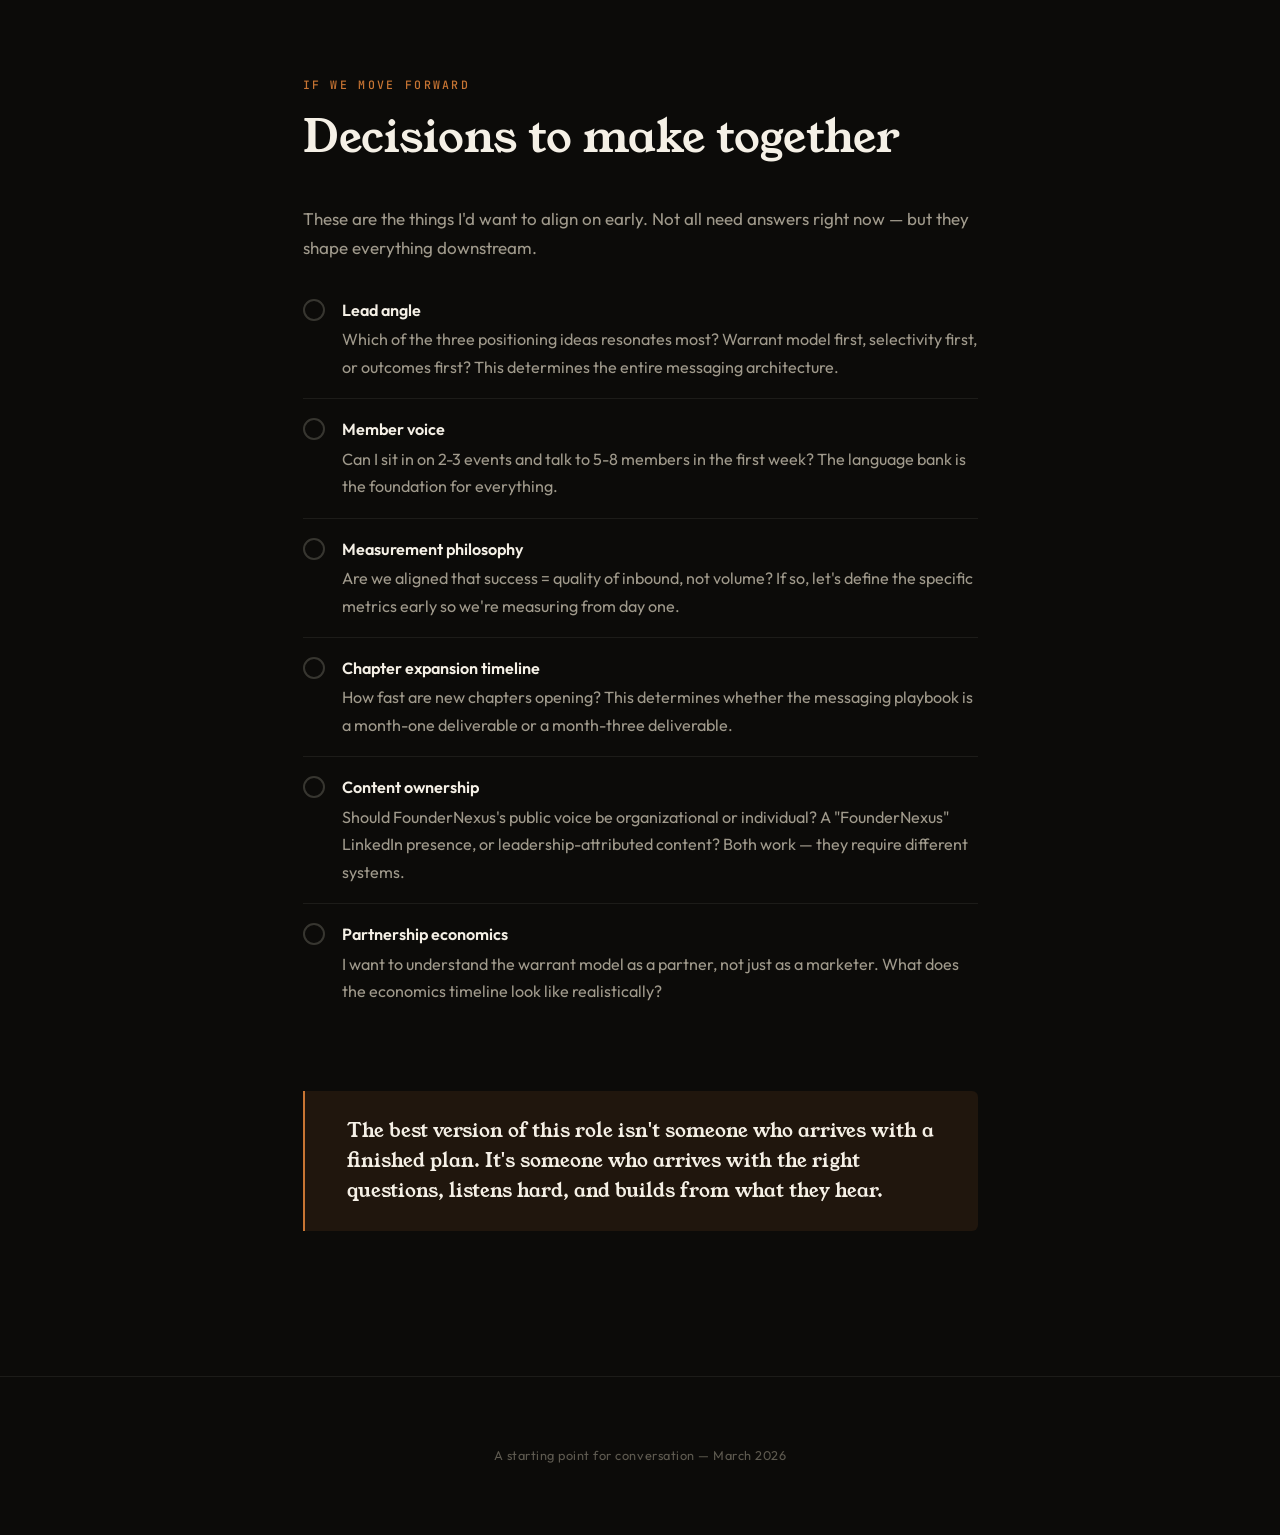
==== commit 2803ef51: "Rewrite as single-page discussion companion Fundamental reframe: from presentation TO Court → conver" ====
--- a/index.html
+++ b/index.html
@@ -1,218 +1,387 @@
-<!doctype html>
+<!DOCTYPE html>
 <html lang="en">
-  <head>
-    <meta charset="UTF-8" />
-    <meta name="viewport" content="width=device-width, initial-scale=1.0" />
-    <title>FounderNexus — Director of Marketing</title>
-    <link rel="stylesheet" href="css/styles.css" />
-  </head>
-  <body>
-    <nav class="site-nav">
-      <div class="container">
-        <a href="index.html" class="nav-brand">
-          <span class="brand-mark"></span>
-          FounderNexus Prep
-        </a>
-        <ul class="nav-links">
-          <li><a href="index.html" class="active">Overview</a></li>
-          <li><a href="analysis.html">Analysis</a></li>
-          <li><a href="roadmap.html">Roadmap</a></li>
-          <li><a href="narrative.html">Narrative</a></li>
-          <li><a href="prep.html">Interview</a></li>
-        </ul>
-      </div>
-    </nav>
-
-    <header class="hero">
-      <div class="container">
-        <div class="hero-eyebrow animate-in">
-          Director of Marketing — Partner Role
-        </div>
-        <h1 class="animate-in delay-1">
-          Building the narrative engine<br />for <em>FounderNexus</em>
-        </h1>
-        <p class="lead animate-in delay-2">
-          A strategic brief on positioning, messaging, and the first 30 days —
-          prepared for the partnership conversation.
-        </p>
-      </div>
-    </header>
-
-    <section>
-      <div class="container">
-        <div class="stat-row animate-in delay-3">
-          <div class="stat">
-            <div class="stat-value">2024</div>
-            <div class="stat-label">Founded</div>
-          </div>
-          <div class="stat">
-            <div class="stat-value">Only</div>
-            <div class="stat-label">Warrant-based network</div>
-          </div>
-          <div class="stat">
-            <div class="stat-value">3</div>
-            <div class="stat-label">Active chapters</div>
-          </div>
-          <div class="stat">
-            <div class="stat-value">3x</div>
-            <div class="stat-label">Odds — the promise</div>
-          </div>
-        </div>
-      </div>
-    </section>
-
-    <section>
-      <div class="container">
-        <div class="section-eyebrow reveal">The Brief</div>
-        <h2 class="reveal">Four deliverables for Friday</h2>
-        <p class="reveal" style="margin-bottom: var(--space-xl)">
-          Each section demonstrates the superpowers this role requires —
-          Translation, Composition, and Discernment — through the work itself,
-          not just words about it.
-        </p>
-
-        <div class="card-grid">
-          <a href="analysis.html" class="card reveal">
-            <div class="card-number">01</div>
-            <h3>Strategic Analysis</h3>
-            <p>
-              Deep read of the JD, competitive landscape, and where FounderNexus
-              has an open lane no one else is running.
-            </p>
-            <span class="card-arrow">→</span>
-          </a>
-
-          <a href="roadmap.html" class="card reveal">
-            <div class="card-number">02</div>
-            <h3>Day 1–30 Roadmap</h3>
-            <p>
-              Four phases from listening to activation. Specific deliverables,
-              success metrics, and the philosophy behind each move.
-            </p>
-            <span class="card-arrow">→</span>
-          </a>
-
-          <a href="narrative.html" class="card reveal">
-            <div class="card-number">03</div>
-            <h3>Narrative Prototypes</h3>
-            <p>
-              What FounderNexus's messaging could sound like. The Warrant Story,
-              positioning framework, and outbound templates.
-            </p>
-            <span class="card-arrow">→</span>
-          </a>
-
-          <a href="prep.html" class="card reveal">
-            <div class="card-number">04</div>
-            <h3>Interview Prep</h3>
-            <p>
-              Talking points mapped to JD superpowers, questions for the
-              conversation, and honest self-assessment alignment.
-            </p>
-            <span class="card-arrow">→</span>
-          </a>
-        </div>
-      </div>
-    </section>
-
-    <section class="section-dark">
-      <div class="container container--narrow">
-        <div class="section-eyebrow reveal">Core Thesis</div>
-        <h2 class="reveal">Why this role, why now</h2>
-
-        <div class="callout reveal">
-          <p>
-            "Pull, not pressure" isn't just a marketing philosophy — it's the
-            only approach that works when your product is trust and your
-            economics reward genuine help over hype.
-          </p>
-        </div>
-
-        <div class="prose reveal">
-          <p class="lead">
-            FounderNexus has three things no competitor has simultaneously:
-          </p>
-
-          <h3>1. An economic model that's genuinely novel</h3>
-          <p>
-            The warrant-based profit-sharing model is unprecedented. Every other
-            network charges annual dues and calls it a day. FounderNexus ties
-            member outcomes together financially — when you help a fellow member
-            succeed, you share in the upside. This isn't a feature. It's the
-            entire value proposition. And it's barely being talked about.
-          </p>
-
-          <h3>2. A focus that creates natural selectivity</h3>
-          <p>
-            Venture-scale founders targeting $100M+ ARR. Not consultants. Not
-            service providers. Not franchise owners. This specificity is a
-            marketing asset — it makes the positioning clear and self-selecting.
-            The people who belong know immediately that they belong. Everyone
-            else self-selects out.
-          </p>
-
-          <h3>3. A timing window that won't stay open</h3>
-          <p>
-            Hampton is 2 years old and already at ~$8M ARR with 1,000+ members.
-            Chief scaled to a $1.1B valuation before quality concerns caught up.
-            The "modern founder network" category is crystallizing right now.
-            FounderNexus needs to establish its narrative position before the
-            window closes — not through volume, but through clarity.
-          </p>
-        </div>
-      </div>
-    </section>
-
-    <section>
-      <div class="container container--narrow">
-        <div class="section-eyebrow reveal">Approach</div>
-        <h2 class="reveal">What I'd do differently</h2>
-        <div class="prose reveal">
-          <p>
-            Most marketing hires at this stage default to a standard playbook:
-            content calendar, LinkedIn campaigns, lead magnet funnel. That's not
-            wrong — it's premature.
-          </p>
-
-          <p>
-            Before building systems, I'd spend the first two weeks doing three
-            things:
-          </p>
-
-          <ul>
-            <li>
-              <strong>Listen to members.</strong> Sit in on events. Understand
-              what language actual members use to describe why they joined and
-              why they stay. This becomes the raw material for all messaging.
-            </li>
-            <li>
-              <strong>Audit the competitive narrative.</strong> Map how Hampton,
-              EO, YPO, and others position themselves. Find the gaps.
-              FounderNexus's positioning should be a clear answer to something
-              no one else is saying.
-            </li>
-            <li>
-              <strong>Define what "quality" means in measurable terms.</strong>
-              If success is "quality of inbound interest" — what does that look
-              like in a dashboard? Application quality scores, source
-              attribution, time-to-first-meaningful-connection.
-            </li>
-          </ul>
-
-          <p>
-            Only then do you build the systems. And you build them to create
-            pull — not pressure.
-          </p>
-        </div>
-      </div>
-    </section>
-
-    <footer class="site-footer">
-      <div class="container">
-        <p>Prepared for the FounderNexus conversation — March 2026</p>
-      </div>
-    </footer>
-
-    <script src="js/main.js"></script>
-  </body>
+<head>
+  <meta charset="UTF-8">
+  <meta name="viewport" content="width=device-width, initial-scale=1.0">
+  <title>FounderNexus — Ideas to Explore</title>
+  <link rel="stylesheet" href="css/styles.css">
+</head>
+<body>
+  <nav class="site-nav">
+    <div class="container">
+      <a href="#top" class="nav-brand">
+        <span class="brand-mark"></span>
+        FounderNexus
+      </a>
+      <ul class="nav-links">
+        <li><a href="#landscape">Landscape</a></li>
+        <li><a href="#ideas">Big Ideas</a></li>
+        <li><a href="#mockups">Mockups</a></li>
+        <li><a href="#roadmap">First 30 Days</a></li>
+        <li><a href="#next">Next Steps</a></li>
+      </ul>
+    </div>
+  </nav>
+
+  <!-- ═══════════════ HERO ═══════════════ -->
+  <header class="hero" id="top">
+    <div class="container container--narrow">
+      <div class="hero-eyebrow animate-in">A conversation, not a pitch</div>
+      <h1 class="animate-in delay-1">Some ideas worth<br>exploring <em>together</em></h1>
+      <p class="lead animate-in delay-2">
+        This isn't a presentation — it's a collection of observations, questions, and rough prototypes. Some of these will be wrong. The goal is to find the ones that are right.
+      </p>
+    </div>
+  </header>
+
+  <!-- ═══════════════ LANDSCAPE ═══════════════ -->
+  <section id="landscape" class="section-anchor">
+    <div class="container">
+      <div class="section-eyebrow reveal">What I'm seeing</div>
+      <h2 class="reveal">The founder network landscape is crystallizing</h2>
+      <p class="lead reveal">Here's my read on where things stand — I'd love to hear if this matches what you're seeing from the inside.</p>
+
+      <div class="stat-row reveal">
+        <div class="stat">
+          <div class="stat-value">$8.5K</div>
+          <div class="stat-label">Hampton annual fee</div>
+        </div>
+        <div class="stat">
+          <div class="stat-value">35K+</div>
+          <div class="stat-label">YPO members globally</div>
+        </div>
+        <div class="stat">
+          <div class="stat-value">$1.1B</div>
+          <div class="stat-label">Chief's peak valuation (before the fall)</div>
+        </div>
+        <div class="stat">
+          <div class="stat-value">0</div>
+          <div class="stat-label">Networks with warrant alignment</div>
+        </div>
+      </div>
+
+      <div class="prose reveal" style="margin-top: var(--space-xl);">
+        <p>Every founder network positions around one of four narratives:</p>
+        <ul>
+          <li><strong>"Your personal board of directors"</strong> — Hampton, EO, Chief. The peer advisory angle.</li>
+          <li><strong>"The room where it happens"</strong> — YPO, Tiger 21. Pure exclusivity and access.</li>
+          <li><strong>"You're not alone"</strong> — EO, Vistage. The loneliness-of-leadership play.</li>
+          <li><strong>"Level up faster"</strong> — Pavilion, Founders Network. Tactical career acceleration.</li>
+        </ul>
+        <p>None of them are talking about <strong>aligned outcomes</strong>. None of them tie members' financial success together. That's the open lane.</p>
+      </div>
+
+      <div class="callout reveal">
+        <p>The cautionary tale is Chief — scaled to a $1.1B valuation with a 60,000-person waitlist, then quality collapsed. Layoffs, failed UK expansion, co-founders stepped down. Growth and curation are in fundamental tension.</p>
+      </div>
+
+      <div class="discuss reveal">
+        <ul>
+          <li>How do members currently describe FounderNexus to other founders? What language do they use?</li>
+          <li>When someone decides not to join, what's the usual reason? Price, timing, fit, or something else?</li>
+          <li>Is Hampton the closest competitor in your mind, or is the real alternative "nothing" — founders just building alone?</li>
+        </ul>
+      </div>
+    </div>
+  </section>
+
+  <!-- ═══════════════ THREE BIG IDEAS ═══════════════ -->
+  <section id="ideas" class="section-anchor section-dark">
+    <div class="container">
+      <div class="section-eyebrow reveal">Three angles to react to</div>
+      <h2 class="reveal">What if the narrative centered on one of these?</h2>
+      <p class="reveal">Each of these could be the foundation of FounderNexus's positioning. They're not mutually exclusive, but one should lead.</p>
+
+      <div class="idea-grid reveal">
+        <div class="idea-card">
+          <div class="idea-number">1</div>
+          <h3>The warrant model IS the marketing</h3>
+          <p>No other network ties members' outcomes together financially. This isn't a feature to mention — it's the entire story. When you help a fellow member succeed, you share in the upside. That changes the incentive structure of every interaction.</p>
+          <div class="idea-tag"><span class="badge">Mechanism as message</span></div>
+        </div>
+
+        <div class="idea-card">
+          <div class="idea-number">2</div>
+          <h3>Selectivity as brand</h3>
+          <p>Most networks try to be inclusive. What if FounderNexus leaned into being deliberately exclusive? "Not for everyone" becomes the tagline. The application process is the first marketing touchpoint. Rejection is a feature, not a bug.</p>
+          <div class="idea-tag"><span class="badge">Scarcity as strategy</span></div>
+        </div>
+
+        <div class="idea-card">
+          <div class="idea-number">3</div>
+          <h3>Outcomes, not networking</h3>
+          <p>"Networking" has baggage — cocktail hours, business cards, forced small talk. What if the positioning avoided the word entirely? Focus on what members accomplish together: hires made, ventures launched, problems solved, odds tripled.</p>
+          <div class="idea-tag"><span class="badge">Results over rituals</span></div>
+        </div>
+      </div>
+
+      <div class="discuss reveal">
+        <ul>
+          <li>Which of these three feels closest to how you think about FounderNexus?</li>
+          <li>Is the warrant model something most prospects understand quickly, or does it need translation?</li>
+          <li>How important is the "not for everyone" positioning? Would it resonate or feel off-putting?</li>
+        </ul>
+      </div>
+    </div>
+  </section>
+
+  <!-- ═══════════════ MOCKUPS ═══════════════ -->
+  <section id="mockups" class="section-anchor">
+    <div class="container">
+      <div class="section-eyebrow reveal">Rough prototypes</div>
+      <h2 class="reveal">What this could look and feel like</h2>
+      <p class="lead reveal">These are directional — not final designs. The goal is to react to the <em>message</em>, not the pixels.</p>
+
+      <!-- MOCKUP 1: Homepage Hero -->
+      <h3 class="reveal" style="margin-top: var(--space-xl);">Homepage hero concept</h3>
+      <p class="reveal">What if the first thing someone sees is the mechanism, not the membership?</p>
+
+      <div class="mockup reveal">
+        <div class="mockup-bar">
+          <span class="mockup-dot"></span>
+          <span class="mockup-dot"></span>
+          <span class="mockup-dot"></span>
+          <span class="mockup-url">foundernexus.com</span>
+        </div>
+        <div class="mockup-body" style="text-align: center; display: flex; flex-direction: column; align-items: center; justify-content: center; min-height: 380px;">
+          <p style="font-family: var(--font-mono); font-size: 0.65rem; letter-spacing: 0.2em; text-transform: uppercase; color: var(--accent); margin-bottom: var(--space-md);">For venture-scale founders only</p>
+          <h2 style="font-size: clamp(2rem, 4vw, 3rem); max-width: 600px; margin-bottom: var(--space-md); line-height: 1.15;">Build together.<br>Win together.</h2>
+          <p style="max-width: 480px; font-size: 1rem; line-height: 1.7; color: var(--text-secondary); margin-bottom: var(--space-lg);">The only founder network where members share in each other's success — through a warrant-based partnership model that aligns outcomes, not just calendars.</p>
+          <span class="badge" style="font-size: 0.75rem; padding: 8px 20px; cursor: pointer;">See if you qualify →</span>
+        </div>
+      </div>
+
+      <div class="discuss reveal">
+        <ul>
+          <li>Does "Build together. Win together." capture the spirit, or does it feel too generic?</li>
+          <li>Should the homepage lead with the warrant model, or earn the right to explain it deeper in the page?</li>
+          <li>Is "See if you qualify" the right CTA, or does it feel too gatekeep-y?</li>
+        </ul>
+      </div>
+
+      <!-- MOCKUP 2: Outbound Email -->
+      <h3 class="reveal" style="margin-top: var(--space-2xl);">Outbound email direction</h3>
+      <p class="reveal">A warm outreach approach that leads with the model, not a sales pitch. Tone: respectful, specific, zero pressure.</p>
+
+      <div class="email-frame reveal">
+        <div class="email-header">
+          <div class="email-field">
+            <span class="email-label">From:</span>
+            <span>FounderNexus &lt;hello@foundernexus.com&gt;</span>
+          </div>
+          <div class="email-field">
+            <span class="email-label">To:</span>
+            <span>[Founder Name]</span>
+          </div>
+          <div class="email-field">
+            <span class="email-label">Subject:</span>
+            <span class="email-subject">A different kind of founder network</span>
+          </div>
+        </div>
+        <div class="email-body">
+          <p>Hi [Name],</p>
+          <p>I came across your work at [Company] — [specific observation]. Impressive trajectory.</p>
+          <p>I'm reaching out because we're building something that doesn't exist yet in the founder network space: a community where members are financially aligned through a warrant-based model. When you help a fellow member — a hire, a co-founded venture, a closed deal — the upside is shared.</p>
+          <p>We're hosting a [event type] in [city] on [date] with a small group of venture-scale founders. Would you be interested in attending as our guest?</p>
+          <p>No commitment. Just a chance to see if the room feels right.</p>
+          <p style="margin-bottom: 0;">— FounderNexus Team</p>
+        </div>
+      </div>
+
+      <div class="discuss reveal">
+        <ul>
+          <li>Is this the right tone — warm but not salesy? Or should it be more direct / more casual?</li>
+          <li>Should outbound come from the organization or from a specific person?</li>
+          <li>What's the current outreach process? Is there one?</li>
+        </ul>
+      </div>
+
+      <!-- MOCKUP 3: "Why FounderNexus" One-Pager -->
+      <h3 class="reveal" style="margin-top: var(--space-2xl);">One-pager for partner development</h3>
+      <p class="reveal">Something chapter leaders or members could share with a founder they think would be a fit.</p>
+
+      <div class="mockup reveal">
+        <div class="mockup-bar">
+          <span class="mockup-dot"></span>
+          <span class="mockup-dot"></span>
+          <span class="mockup-dot"></span>
+          <span class="mockup-url">foundernexus.com/why</span>
+        </div>
+        <div class="mockup-body" style="padding: var(--space-xl) var(--space-lg);">
+          <p style="font-family: var(--font-mono); font-size: 0.6rem; letter-spacing: 0.2em; text-transform: uppercase; color: var(--accent); margin-bottom: var(--space-lg);">Why FounderNexus</p>
+
+          <div style="display: grid; grid-template-columns: 1fr 1fr 1fr; gap: var(--space-lg); margin-bottom: var(--space-xl);">
+            <div>
+              <h3 style="font-size: 1.1rem; margin-bottom: var(--space-xs);">Warrant-Aligned</h3>
+              <p style="font-size: 0.82rem; line-height: 1.6; color: var(--text-muted);">Members share in each other's success. When you help a peer hire, co-found, or close — the upside is real.</p>
+            </div>
+            <div>
+              <h3 style="font-size: 1.1rem; margin-bottom: var(--space-xs);">Venture-Scale Only</h3>
+              <p style="font-size: 0.82rem; line-height: 1.6; color: var(--text-muted);">Every member targets $100M+ ARR. No consultants, no service providers. Founders in the arena.</p>
+            </div>
+            <div>
+              <h3 style="font-size: 1.1rem; margin-bottom: var(--space-xs);">Algorithmically Matched</h3>
+              <p style="font-size: 0.82rem; line-height: 1.6; color: var(--text-muted);">Proprietary matching ensures you're in a room with founders facing your exact challenges.</p>
+            </div>
+          </div>
+
+          <div style="border-top: 1px solid var(--border); padding-top: var(--space-md);">
+            <h3 style="font-size: 1.1rem; margin-bottom: var(--space-xs);">Not for everyone. By design.</h3>
+            <p style="font-size: 0.85rem; line-height: 1.7; color: var(--text-secondary); max-width: 50ch;">We don't measure success by membership count. We measure it by what members accomplish together. Most applicants don't qualify. That's the point.</p>
+          </div>
+        </div>
+      </div>
+
+      <div class="discuss reveal">
+        <ul>
+          <li>Is this the kind of asset that would be useful for members making referrals?</li>
+          <li>Do chapter leaders currently have any collateral to share, or is it all word-of-mouth?</li>
+          <li>Does "Not for everyone. By design." feel right, or would it turn off the right people?</li>
+        </ul>
+      </div>
+    </div>
+  </section>
+
+  <!-- ═══════════════ FIRST 30 DAYS ═══════════════ -->
+  <section id="roadmap" class="section-anchor section-dark">
+    <div class="container container--narrow">
+      <div class="section-eyebrow reveal">Starting point — not a final plan</div>
+      <h2 class="reveal">What the first 30 days could look like</h2>
+      <p class="lead reveal">This is a draft to shape together. The phases and priorities should reflect what the organization actually needs, not what a marketing playbook says to do.</p>
+
+      <div class="timeline reveal">
+        <div class="timeline-item active">
+          <div class="timeline-dot"></div>
+          <div class="timeline-phase">Week 1 — Listen</div>
+          <div class="timeline-title">Understand the room before trying to fill it</div>
+          <div class="timeline-content">
+            <p>Sit in on events. Talk to members. Hear the language they actually use — not what we think they should say. Map the member journey from discovery to first event to ongoing engagement.</p>
+            <ul class="timeline-deliverables">
+              <li>Member Language Bank — actual words and phrases members use</li>
+              <li>Current State Audit — every touchpoint, from website to application to first email</li>
+              <li>Deep conversation with leadership on origin story, vision, non-negotiables</li>
+            </ul>
+          </div>
+        </div>
+
+        <div class="timeline-item">
+          <div class="timeline-dot"></div>
+          <div class="timeline-phase">Week 2 — Architect</div>
+          <div class="timeline-title">Define the narrative position</div>
+          <div class="timeline-content">
+            <p>Based on what we heard: craft the messaging framework. One-line, three-line, full paragraph versions. Define what "quality" means in measurable terms so we know if the marketing is working.</p>
+            <ul class="timeline-deliverables">
+              <li>Core messaging framework (the Warrant Story in three lengths)</li>
+              <li>Competitive differentiation map — what we say vs. what they say</li>
+              <li>Signal quality metrics — application quality, source attribution, referral rate</li>
+            </ul>
+          </div>
+        </div>
+
+        <div class="timeline-item">
+          <div class="timeline-dot"></div>
+          <div class="timeline-phase">Week 3 — Build</div>
+          <div class="timeline-title">Create the tools</div>
+          <div class="timeline-content">
+            <p>Outbound messaging framework. Chapter expansion playbook. A "Why FounderNexus" one-pager for members to share. Event description templates that maintain voice across chapters.</p>
+            <ul class="timeline-deliverables">
+              <li>Outbound email framework (templates, not scripts)</li>
+              <li>Chapter messaging playbook for local leaders</li>
+              <li>FounderNexus thought leadership strategy — organization-led content cadence</li>
+            </ul>
+          </div>
+        </div>
+
+        <div class="timeline-item">
+          <div class="timeline-dot"></div>
+          <div class="timeline-phase">Week 4 — Test</div>
+          <div class="timeline-title">Small bets, measured carefully</div>
+          <div class="timeline-content">
+            <p>Launch 2-3 messaging tests in controlled channels. Start the content cadence. Pilot the chapter playbook with one chapter leader. Present the 30-day retrospective and propose what comes next.</p>
+            <ul class="timeline-deliverables">
+              <li>2-3 messaging tests live (quality over quantity)</li>
+              <li>Chapter pilot results</li>
+              <li>30-day retro + 60-day proposal</li>
+            </ul>
+          </div>
+        </div>
+      </div>
+
+      <div class="discuss reveal">
+        <ul>
+          <li>Does this pacing feel right? Too fast, too slow?</li>
+          <li>Is there a specific chapter or channel that would be the best testing ground?</li>
+          <li>What existing work should I build on rather than starting from scratch?</li>
+          <li>Are there constraints I should know about — budget, team capacity, partnerships in flight?</li>
+        </ul>
+      </div>
+    </div>
+  </section>
+
+  <!-- ═══════════════ NEXT STEPS ═══════════════ -->
+  <section id="next" class="section-anchor">
+    <div class="container container--narrow">
+      <div class="section-eyebrow reveal">If we move forward</div>
+      <h2 class="reveal">Decisions to make together</h2>
+      <p class="reveal">These are the things I'd want to align on early. Not all need answers right now — but they shape everything downstream.</p>
+
+      <ul class="next-steps reveal">
+        <li>
+          <span class="step-marker"></span>
+          <div>
+            <strong>Lead angle</strong>
+            Which of the three positioning ideas resonates most? Warrant model first, selectivity first, or outcomes first? This determines the entire messaging architecture.
+          </div>
+        </li>
+        <li>
+          <span class="step-marker"></span>
+          <div>
+            <strong>Member voice</strong>
+            Can I sit in on 2-3 events and talk to 5-8 members in the first week? The language bank is the foundation for everything.
+          </div>
+        </li>
+        <li>
+          <span class="step-marker"></span>
+          <div>
+            <strong>Measurement philosophy</strong>
+            Are we aligned that success = quality of inbound, not volume? If so, let's define the specific metrics early so we're measuring from day one.
+          </div>
+        </li>
+        <li>
+          <span class="step-marker"></span>
+          <div>
+            <strong>Chapter expansion timeline</strong>
+            How fast are new chapters opening? This determines whether the messaging playbook is a month-one deliverable or a month-three deliverable.
+          </div>
+        </li>
+        <li>
+          <span class="step-marker"></span>
+          <div>
+            <strong>Content ownership</strong>
+            Should FounderNexus's public voice be organizational or individual? A "FounderNexus" LinkedIn presence, or leadership-attributed content? Both work — they require different systems.
+          </div>
+        </li>
+        <li>
+          <span class="step-marker"></span>
+          <div>
+            <strong>Partnership economics</strong>
+            I want to understand the warrant model as a partner, not just as a marketer. What does the economics timeline look like realistically?
+          </div>
+        </li>
+      </ul>
+
+      <div class="callout reveal" style="margin-top: var(--space-xl);">
+        <p>The best version of this role isn't someone who arrives with a finished plan. It's someone who arrives with the right questions, listens hard, and builds from what they hear.</p>
+      </div>
+    </div>
+  </section>
+
+  <footer class="site-footer">
+    <div class="container">
+      <p>A starting point for conversation — March 2026</p>
+    </div>
+  </footer>
+
+  <script src="js/main.js"></script>
+</body>
 </html>
--- a/css/styles.css
+++ b/css/styles.css
@@ -4,41 +4,55 @@
    Display: Young Serif | Body: Outfit | Mono: JetBrains Mono
    Palette: Rich black + warm ivory text + burnished copper accents + subtle gradients */
 
-@import url('https://fonts.googleapis.com/css2?family=Young+Serif&family=Outfit:wght@300;400;500;600;700&family=JetBrains+Mono:wght@400;500&display=swap');
+@import url("https://fonts.googleapis.com/css2?family=Young+Serif&family=Outfit:wght@300;400;500;600;700&family=JetBrains+Mono:wght@400;500&display=swap");
 
 /* ── Reset ── */
-*, *::before, *::after { box-sizing: border-box; margin: 0; padding: 0; }
+*,
+*::before,
+*::after {
+  box-sizing: border-box;
+  margin: 0;
+  padding: 0;
+}
 
 /* ── Custom Properties ── */
 :root {
-  --bg: #0C0B09;
+  --bg: #0c0b09;
   --bg-elevated: #141310;
-  --bg-surface: #1A1916;
-  --bg-card: #1E1D1A;
+  --bg-surface: #1a1916;
+  --bg-card: #1e1d1a;
   --bg-card-hover: #262521;
-  --bg-subtle: #0F0E0C;
+  --bg-subtle: #0f0e0c;
 
   --border: rgba(255, 248, 230, 0.07);
   --border-hover: rgba(255, 248, 230, 0.12);
   --border-strong: rgba(255, 248, 230, 0.18);
 
-  --text-primary: #F5F0E6;
-  --text-secondary: #A09A8C;
-  --text-muted: #5E5A50;
-
-  --accent: #C87533;
-  --accent-hover: #D98A45;
-  --accent-dim: #9E5C28;
-  --accent-glow: rgba(200, 117, 51, 0.10);
+  --text-primary: #f5f0e6;
+  --text-secondary: #a09a8c;
+  --text-muted: #5e5a50;
+
+  --accent: #c87533;
+  --accent-hover: #d98a45;
+  --accent-dim: #9e5c28;
+  --accent-glow: rgba(200, 117, 51, 0.1);
   --accent-glow-strong: rgba(200, 117, 51, 0.18);
 
-  --gradient-accent: linear-gradient(135deg, #C87533, #E8A858);
-  --gradient-dark: linear-gradient(180deg, var(--bg) 0%, var(--bg-elevated) 100%);
-  --gradient-card: linear-gradient(135deg, rgba(200, 117, 51, 0.03), rgba(200, 117, 51, 0.00));
-
-  --font-display: 'Young Serif', Georgia, serif;
-  --font-body: 'Outfit', -apple-system, sans-serif;
-  --font-mono: 'JetBrains Mono', monospace;
+  --gradient-accent: linear-gradient(135deg, #c87533, #e8a858);
+  --gradient-dark: linear-gradient(
+    180deg,
+    var(--bg) 0%,
+    var(--bg-elevated) 100%
+  );
+  --gradient-card: linear-gradient(
+    135deg,
+    rgba(200, 117, 51, 0.03),
+    rgba(200, 117, 51, 0)
+  );
+
+  --font-display: "Young Serif", Georgia, serif;
+  --font-body: "Outfit", -apple-system, sans-serif;
+  --font-mono: "JetBrains Mono", monospace;
 
   --space-xs: 0.5rem;
   --space-sm: 1rem;
@@ -62,7 +76,8 @@
 
   --shadow-glow: 0 0 40px rgba(200, 117, 51, 0.06);
   --shadow-card: 0 2px 8px rgba(0, 0, 0, 0.3), 0 0 0 1px var(--border);
-  --shadow-card-hover: 0 8px 32px rgba(0, 0, 0, 0.4), 0 0 0 1px var(--border-hover);
+  --shadow-card-hover:
+    0 8px 32px rgba(0, 0, 0, 0.4), 0 0 0 1px var(--border-hover);
 }
 
 /* ── Base ── */
@@ -85,7 +100,7 @@
 
 /* ── Texture overlay — very subtle noise ── */
 body::before {
-  content: '';
+  content: "";
   position: fixed;
   inset: 0;
   background-image: url("data:image/svg+xml,%3Csvg viewBox='0 0 512 512' xmlns='http://www.w3.org/2000/svg'%3E%3Cfilter id='n'%3E%3CfeTurbulence type='fractalNoise' baseFrequency='0.8' numOctaves='4' stitchTiles='stitch'/%3E%3C/filter%3E%3Crect width='100%25' height='100%25' filter='url(%23n)' opacity='0.025'/%3E%3C/svg%3E");
@@ -94,7 +109,10 @@
 }
 
 /* ── Typography ── */
-h1, h2, h3, h4 {
+h1,
+h2,
+h3,
+h4 {
   font-family: var(--font-display);
   font-weight: 400;
   line-height: 1.15;
@@ -140,15 +158,22 @@
   font-weight: 300;
 }
 
-strong { color: var(--text-primary); font-weight: 600; }
-em { font-style: italic; }
+strong {
+  color: var(--text-primary);
+  font-weight: 600;
+}
+em {
+  font-style: italic;
+}
 
 a {
   color: var(--accent);
   text-decoration: none;
   transition: color var(--transition-fast);
 }
-a:hover { color: var(--accent-hover); }
+a:hover {
+  color: var(--accent-hover);
+}
 
 ::selection {
   background: var(--accent-glow-strong);
@@ -163,8 +188,12 @@
   padding: 0 var(--space-lg);
 }
 
-.container--narrow { max-width: var(--max-w-narrow); }
-.container--wide { max-width: var(--max-w-wide); }
+.container--narrow {
+  max-width: var(--max-w-narrow);
+}
+.container--wide {
+  max-width: var(--max-w-wide);
+}
 
 section {
   padding: var(--space-2xl) 0;
@@ -228,7 +257,7 @@
 }
 
 .nav-links a::after {
-  content: '';
+  content: "";
   position: absolute;
   bottom: -2px;
   left: 0;
@@ -258,14 +287,18 @@
 
 /* Ambient glow behind hero */
 .hero::before {
-  content: '';
+  content: "";
   position: absolute;
   top: -100px;
   left: 50%;
   transform: translateX(-50%);
   width: 800px;
   height: 500px;
-  background: radial-gradient(ellipse, rgba(200, 117, 51, 0.05) 0%, transparent 70%);
+  background: radial-gradient(
+    ellipse,
+    rgba(200, 117, 51, 0.05) 0%,
+    transparent 70%
+  );
   pointer-events: none;
 }
 
@@ -283,7 +316,7 @@
 }
 
 .hero-eyebrow::before {
-  content: '';
+  content: "";
   width: 32px;
   height: 1px;
   background: var(--gradient-accent);
@@ -324,7 +357,7 @@
 
 /* Top edge shimmer on hover */
 .card::before {
-  content: '';
+  content: "";
   position: absolute;
   top: 0;
   left: 0;
@@ -342,7 +375,9 @@
   transform: translateY(-3px);
 }
 
-.card:hover::before { opacity: 1; }
+.card:hover::before {
+  opacity: 1;
+}
 
 .card-number {
   font-family: var(--font-mono);
@@ -464,12 +499,21 @@
   vertical-align: top;
 }
 
-tr:last-child td { border-bottom: none; }
-
-tr:hover td { background: var(--accent-glow); }
-
-td strong { color: var(--text-primary); }
-td .highlight { color: var(--accent); font-weight: 600; }
+tr:last-child td {
+  border-bottom: none;
+}
+
+tr:hover td {
+  background: var(--accent-glow);
+}
+
+td strong {
+  color: var(--text-primary);
+}
+td .highlight {
+  color: var(--accent);
+  font-weight: 600;
+}
 
 /* ── Timeline ── */
 .timeline {
@@ -478,7 +522,7 @@
 }
 
 .timeline::before {
-  content: '';
+  content: "";
   position: absolute;
   left: 7px;
   top: 0;
@@ -492,7 +536,9 @@
   padding-bottom: var(--space-xl);
 }
 
-.timeline-item:last-child { padding-bottom: 0; }
+.timeline-item:last-child {
+  padding-bottom: 0;
+}
 
 .timeline-dot {
   position: absolute;
@@ -549,7 +595,7 @@
 }
 
 .timeline-deliverables li::before {
-  content: '→';
+  content: "→";
   position: absolute;
   left: 0;
   color: var(--accent);
@@ -601,13 +647,13 @@
 
 .badge--green {
   background: rgba(76, 175, 80, 0.08);
-  color: #81C784;
+  color: #81c784;
   border-color: rgba(76, 175, 80, 0.18);
 }
 
 .badge--blue {
   background: rgba(100, 181, 246, 0.08);
-  color: #90CAF9;
+  color: #90caf9;
   border-color: rgba(100, 181, 246, 0.18);
 }
 
@@ -619,7 +665,7 @@
 
 .badge--red {
   background: rgba(239, 83, 80, 0.08);
-  color: #EF9A9A;
+  color: #ef9a9a;
   border-color: rgba(239, 83, 80, 0.18);
 }
 
@@ -636,7 +682,8 @@
   border-top: none;
 }
 
-.prose ul, .prose ol {
+.prose ul,
+.prose ol {
   padding-left: var(--space-md);
   margin-bottom: var(--space-md);
 }
@@ -732,8 +779,14 @@
 
 /* ── Animations ── */
 @keyframes fadeInUp {
-  from { opacity: 0; transform: translateY(24px); }
-  to { opacity: 1; transform: translateY(0); }
+  from {
+    opacity: 0;
+    transform: translateY(24px);
+  }
+  to {
+    opacity: 1;
+    transform: translateY(0);
+  }
 }
 
 .animate-in {
@@ -741,42 +794,352 @@
   animation: fadeInUp 0.7s cubic-bezier(0.4, 0, 0.2, 1) forwards;
 }
 
-.delay-1 { animation-delay: 0.12s; }
-.delay-2 { animation-delay: 0.24s; }
-.delay-3 { animation-delay: 0.36s; }
-.delay-4 { animation-delay: 0.48s; }
-.delay-5 { animation-delay: 0.6s; }
+.delay-1 {
+  animation-delay: 0.12s;
+}
+.delay-2 {
+  animation-delay: 0.24s;
+}
+.delay-3 {
+  animation-delay: 0.36s;
+}
+.delay-4 {
+  animation-delay: 0.48s;
+}
+.delay-5 {
+  animation-delay: 0.6s;
+}
 
 /* ── Scroll Reveal ── */
 .reveal {
   opacity: 0;
   transform: translateY(20px);
-  transition: opacity 0.6s cubic-bezier(0.4, 0, 0.2, 1), transform 0.6s cubic-bezier(0.4, 0, 0.2, 1);
+  transition:
+    opacity 0.6s cubic-bezier(0.4, 0, 0.2, 1),
+    transform 0.6s cubic-bezier(0.4, 0, 0.2, 1);
 }
 .reveal.visible {
   opacity: 1;
   transform: translateY(0);
 }
 
+/* ── Discussion Prompt ── */
+.discuss {
+  background: var(--bg-surface);
+  border: 1px solid var(--border-hover);
+  border-radius: var(--radius-md);
+  padding: var(--space-lg);
+  margin: var(--space-xl) 0;
+  position: relative;
+}
+
+.discuss::before {
+  content: "Let\2019s discuss";
+  position: absolute;
+  top: calc(-0.65em);
+  left: var(--space-md);
+  background: var(--bg-surface);
+  padding: 0 var(--space-xs);
+  font-family: var(--font-mono);
+  font-size: 0.62rem;
+  font-weight: 500;
+  text-transform: uppercase;
+  letter-spacing: 0.15em;
+  color: var(--accent);
+}
+
+.discuss ul {
+  list-style: none;
+  padding: 0;
+  margin: 0;
+}
+
+.discuss li {
+  padding: var(--space-xs) 0;
+  padding-left: var(--space-md);
+  position: relative;
+  color: var(--text-primary);
+  font-size: 0.95rem;
+  font-weight: 400;
+  line-height: 1.6;
+}
+
+.discuss li::before {
+  content: "?";
+  position: absolute;
+  left: 0;
+  color: var(--accent);
+  font-family: var(--font-display);
+  font-weight: 400;
+  font-size: 1.1rem;
+}
+
+/* ── Mockup Browser Frame ── */
+.mockup {
+  border-radius: var(--radius-lg);
+  overflow: hidden;
+  border: 1px solid var(--border-strong);
+  box-shadow: 0 16px 64px rgba(0, 0, 0, 0.5);
+  margin: var(--space-lg) 0;
+}
+
+.mockup-bar {
+  display: flex;
+  align-items: center;
+  gap: 6px;
+  padding: 10px 16px;
+  background: var(--bg-surface);
+  border-bottom: 1px solid var(--border);
+}
+
+.mockup-dot {
+  width: 10px;
+  height: 10px;
+  border-radius: 50%;
+  background: var(--border-strong);
+}
+
+.mockup-dot:nth-child(1) {
+  background: #ef5350;
+}
+.mockup-dot:nth-child(2) {
+  background: #ffc107;
+}
+.mockup-dot:nth-child(3) {
+  background: #4caf50;
+}
+
+.mockup-url {
+  flex: 1;
+  text-align: center;
+  font-family: var(--font-mono);
+  font-size: 0.68rem;
+  color: var(--text-muted);
+  background: var(--bg-card);
+  padding: 4px 12px;
+  border-radius: 6px;
+  margin-left: 8px;
+}
+
+.mockup-body {
+  padding: var(--space-xl) var(--space-lg);
+  background: #0a0a08;
+  min-height: 300px;
+}
+
+.mockup-body--light {
+  background: #fafaf5;
+  color: #1c1917;
+}
+
+.mockup-body--light h2,
+.mockup-body--light h3,
+.mockup-body--light strong {
+  color: #1c1917;
+}
+
+.mockup-body--light p {
+  color: #57534e;
+}
+
+/* ── Email Mockup Frame ── */
+.email-frame {
+  border-radius: var(--radius-md);
+  overflow: hidden;
+  border: 1px solid var(--border-strong);
+  box-shadow: 0 16px 64px rgba(0, 0, 0, 0.5);
+  margin: var(--space-lg) 0;
+  background: #fafaf5;
+  color: #1c1917;
+}
+
+.email-header {
+  padding: var(--space-md) var(--space-lg);
+  border-bottom: 1px solid #e8e2d6;
+  background: #f0ece3;
+  font-size: 0.85rem;
+}
+
+.email-header .email-field {
+  display: flex;
+  gap: var(--space-xs);
+  margin-bottom: 4px;
+  color: #57534e;
+}
+
+.email-header .email-label {
+  color: #a8a29e;
+  font-weight: 500;
+  min-width: 60px;
+}
+
+.email-header .email-subject {
+  font-weight: 600;
+  color: #1c1917;
+}
+
+.email-body {
+  padding: var(--space-lg);
+  font-size: 0.95rem;
+  line-height: 1.8;
+  color: #3d3d3d;
+}
+
+.email-body p {
+  color: #3d3d3d;
+  max-width: none;
+}
+
+/* ── Idea Card (larger, more visual) ── */
+.idea-grid {
+  display: grid;
+  grid-template-columns: repeat(3, 1fr);
+  gap: var(--space-md);
+}
+
+.idea-card {
+  background: var(--bg-card);
+  background-image: var(--gradient-card);
+  border: 1px solid var(--border);
+  border-radius: var(--radius-md);
+  padding: var(--space-lg);
+  box-shadow: var(--shadow-card);
+  position: relative;
+  overflow: hidden;
+}
+
+.idea-card::before {
+  content: "";
+  position: absolute;
+  top: 0;
+  left: 0;
+  right: 0;
+  height: 3px;
+  background: var(--gradient-accent);
+}
+
+.idea-card .idea-number {
+  font-family: var(--font-display);
+  font-size: 3rem;
+  background: var(--gradient-accent);
+  -webkit-background-clip: text;
+  -webkit-text-fill-color: transparent;
+  background-clip: text;
+  line-height: 1;
+  margin-bottom: var(--space-sm);
+  opacity: 0.6;
+}
+
+.idea-card h3 {
+  font-size: 1.3rem;
+  margin-bottom: var(--space-sm);
+}
+
+.idea-card p {
+  font-size: 0.88rem;
+  color: var(--text-secondary);
+  margin-bottom: 0;
+}
+
+.idea-card .idea-tag {
+  margin-top: var(--space-sm);
+}
+
+/* ── Next Steps Checklist ── */
+.next-steps {
+  list-style: none;
+  padding: 0;
+}
+
+.next-steps li {
+  display: flex;
+  align-items: flex-start;
+  gap: var(--space-sm);
+  padding: var(--space-sm) 0;
+  border-bottom: 1px solid var(--border);
+  color: var(--text-secondary);
+  font-size: 0.95rem;
+}
+
+.next-steps li:last-child {
+  border-bottom: none;
+}
+
+.next-steps .step-marker {
+  width: 22px;
+  height: 22px;
+  min-width: 22px;
+  border-radius: 50%;
+  border: 2px solid var(--border-strong);
+  margin-top: 2px;
+}
+
+.next-steps li strong {
+  display: block;
+  color: var(--text-primary);
+  margin-bottom: 2px;
+}
+
+/* ── Section anchors for in-page nav ── */
+.section-anchor {
+  scroll-margin-top: 80px;
+}
+
 /* ── Responsive ── */
 @media (max-width: 768px) {
-  html { font-size: 15px; }
-  .nav-links { display: none; }
-  .two-col { grid-template-columns: 1fr; }
-  .hero { padding: var(--space-2xl) 0 var(--space-xl); }
-  section { padding: var(--space-xl) 0; }
-  .container { padding: 0 var(--space-md); }
-  .stat-row { grid-template-columns: repeat(2, 1fr); }
-  .card-grid { grid-template-columns: 1fr; }
-  .timeline { padding-left: var(--space-lg); }
+  html {
+    font-size: 15px;
+  }
+  .nav-links {
+    display: none;
+  }
+  .two-col {
+    grid-template-columns: 1fr;
+  }
+  .hero {
+    padding: var(--space-2xl) 0 var(--space-xl);
+  }
+  section {
+    padding: var(--space-xl) 0;
+  }
+  .container {
+    padding: 0 var(--space-md);
+  }
+  .stat-row {
+    grid-template-columns: repeat(2, 1fr);
+  }
+  .card-grid {
+    grid-template-columns: 1fr;
+  }
+  .idea-grid {
+    grid-template-columns: 1fr;
+  }
+  .timeline {
+    padding-left: var(--space-lg);
+  }
 }
 
 /* ── Print ── */
 @media print {
-  body::before { display: none; }
-  .site-nav { display: none; }
-  body { background: white; color: #111; }
-  .card { break-inside: avoid; }
-  h1 em { -webkit-text-fill-color: initial; color: var(--accent); }
-  .stat-value { -webkit-text-fill-color: initial; color: var(--accent); }
-}
+  body::before {
+    display: none;
+  }
+  .site-nav {
+    display: none;
+  }
+  body {
+    background: white;
+    color: #111;
+  }
+  .card {
+    break-inside: avoid;
+  }
+  h1 em {
+    -webkit-text-fill-color: initial;
+    color: var(--accent);
+  }
+  .stat-value {
+    -webkit-text-fill-color: initial;
+    color: var(--accent);
+  }
+}
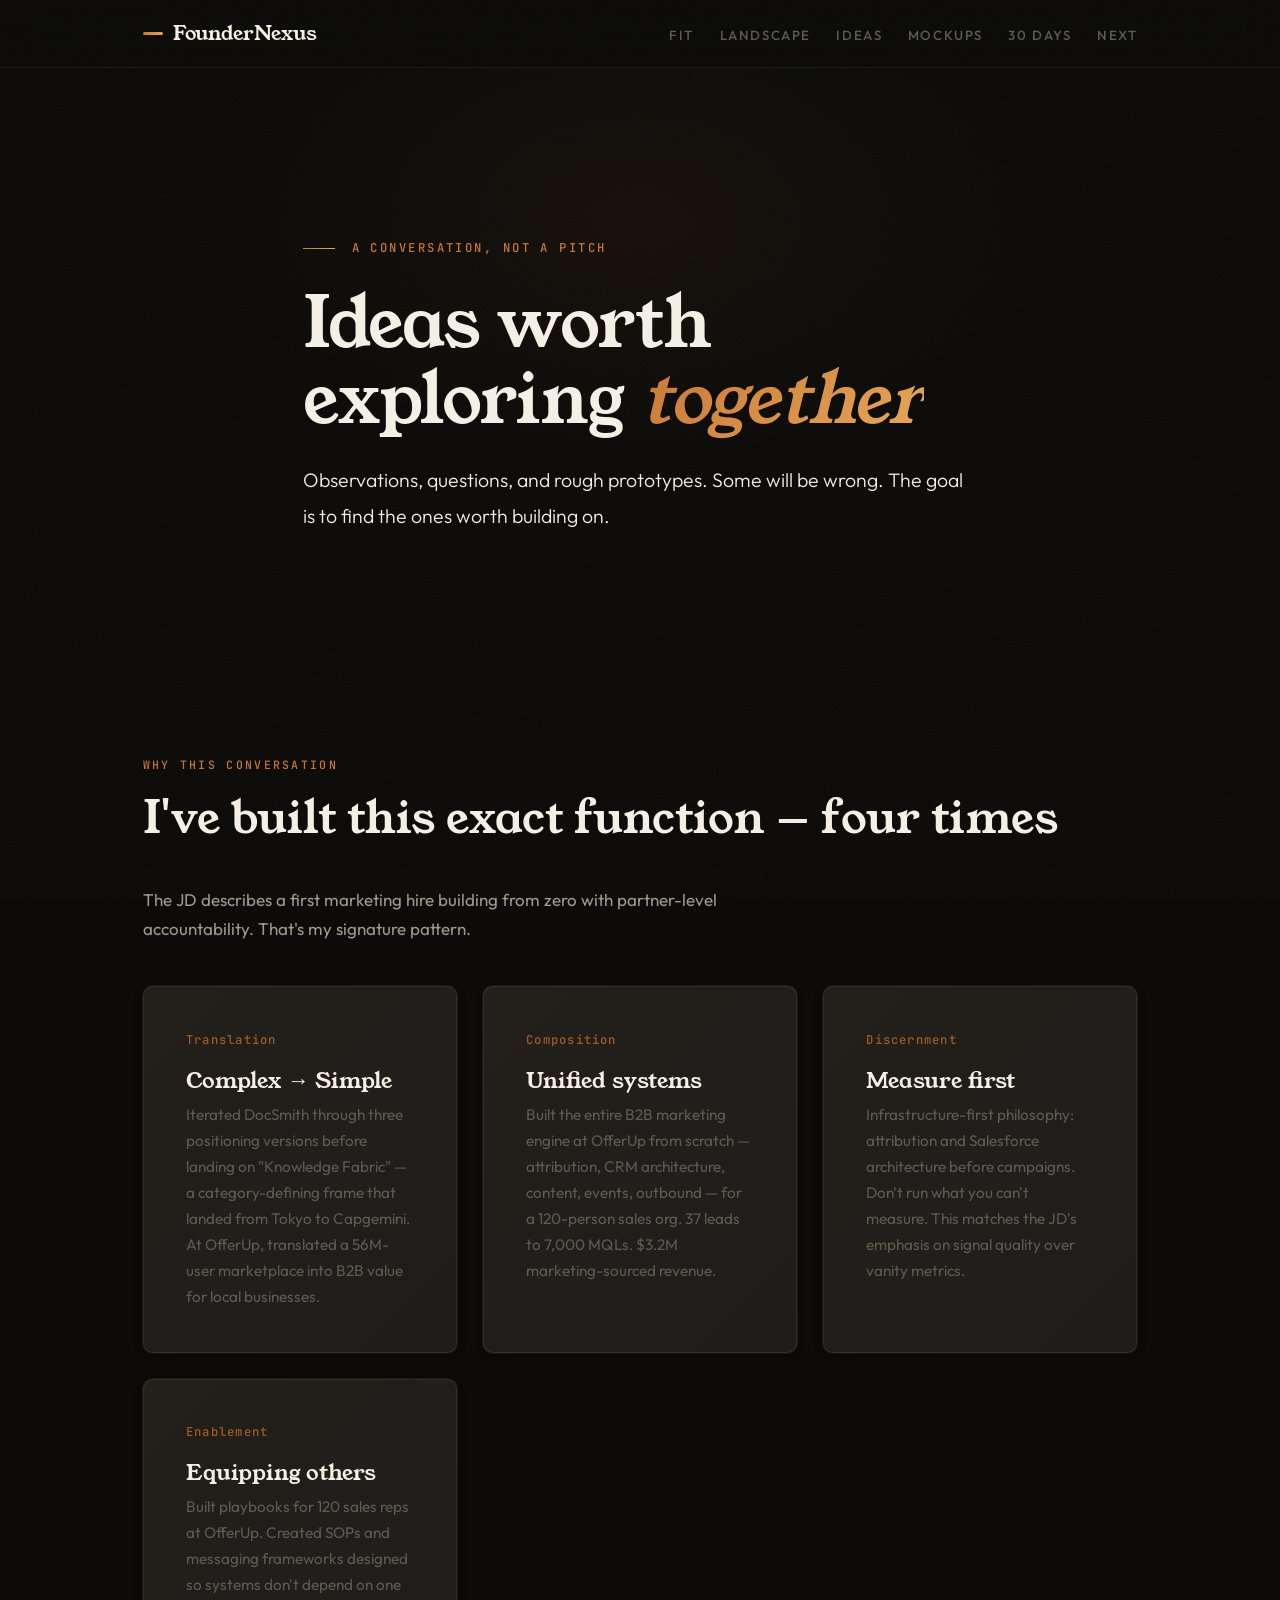
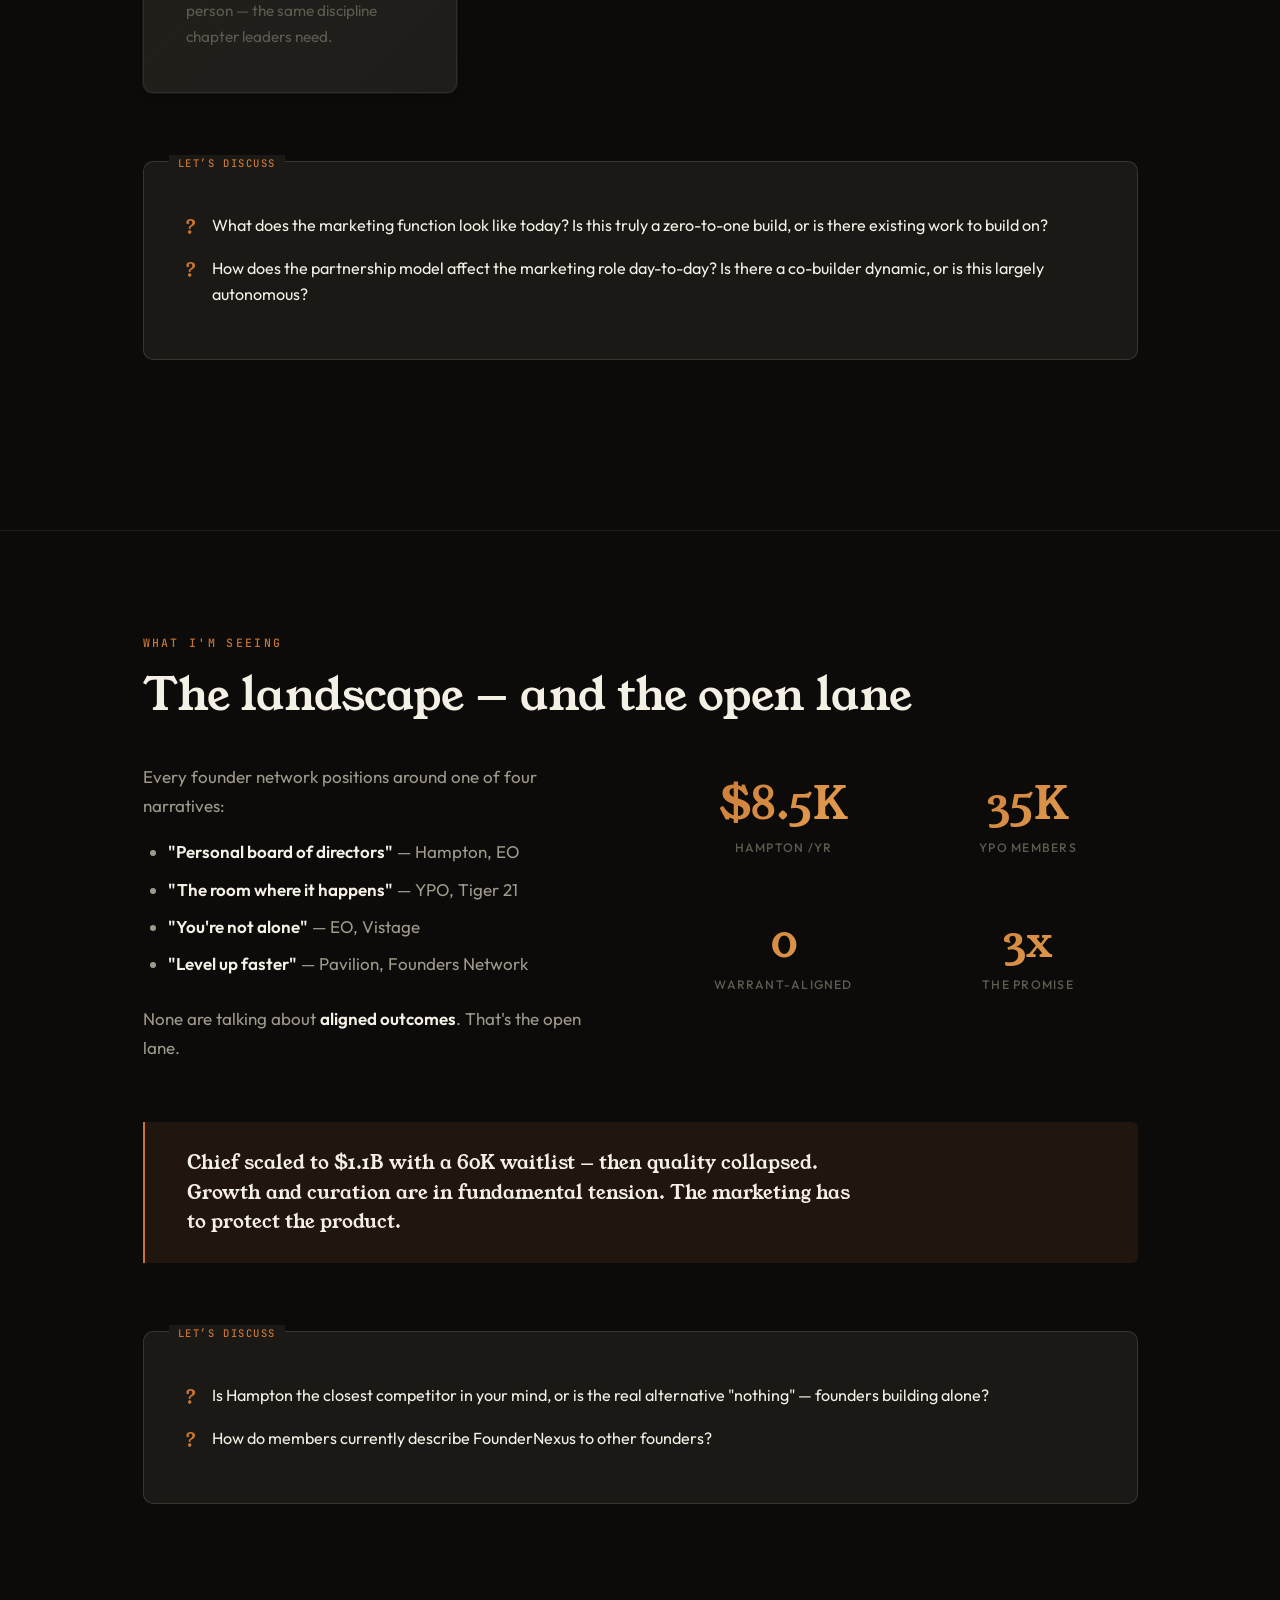
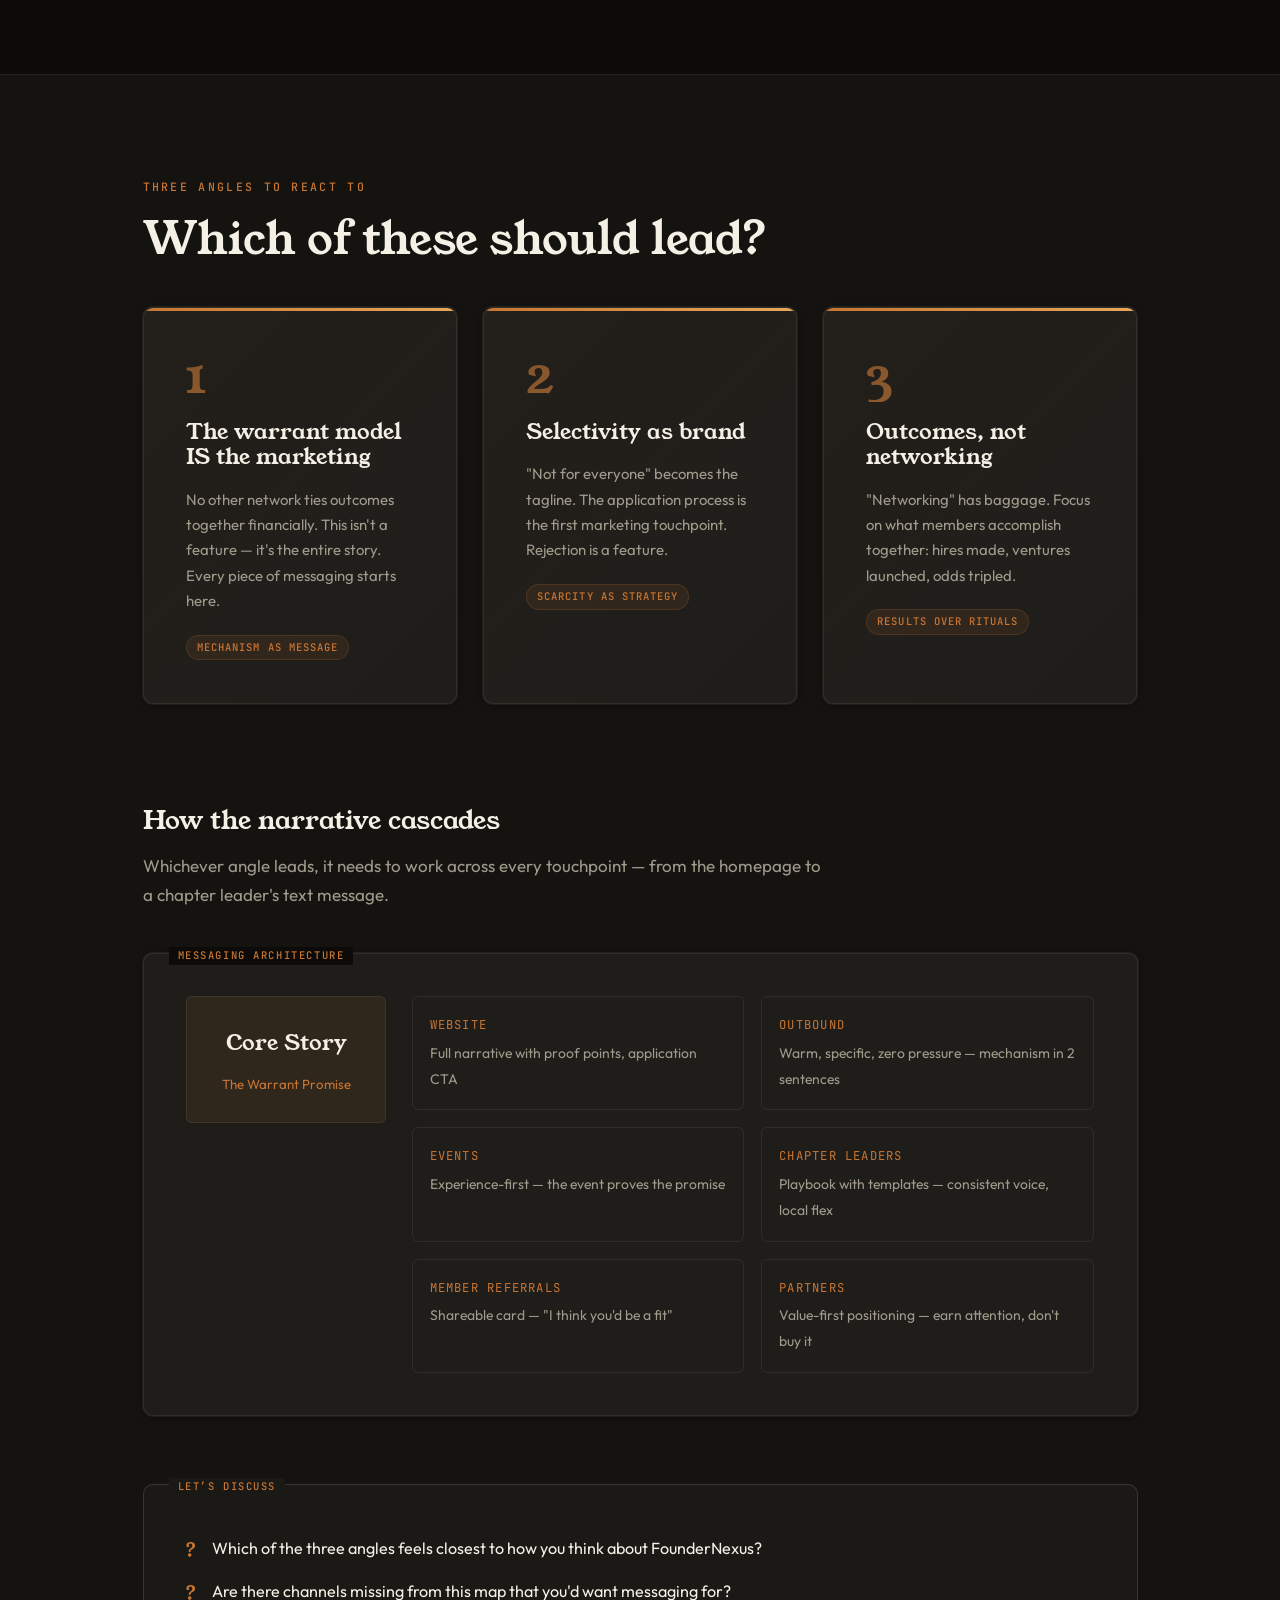
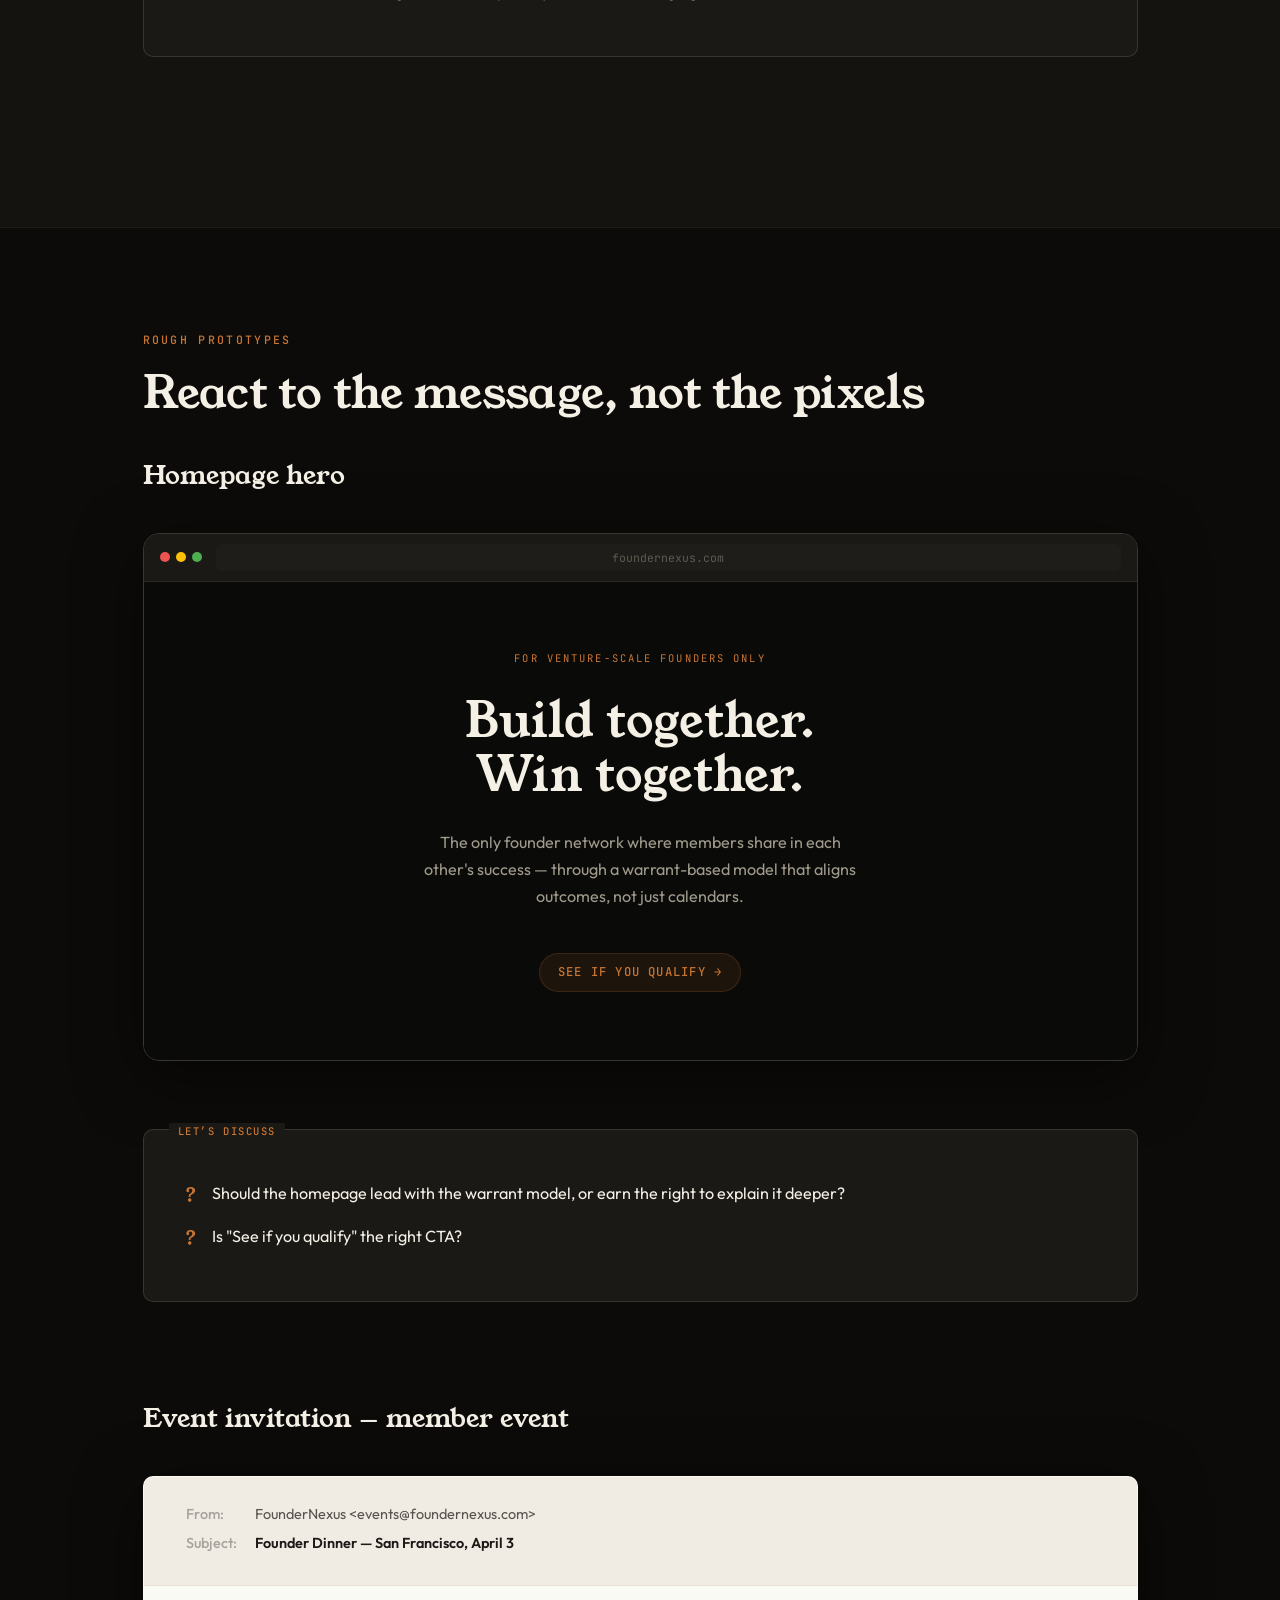
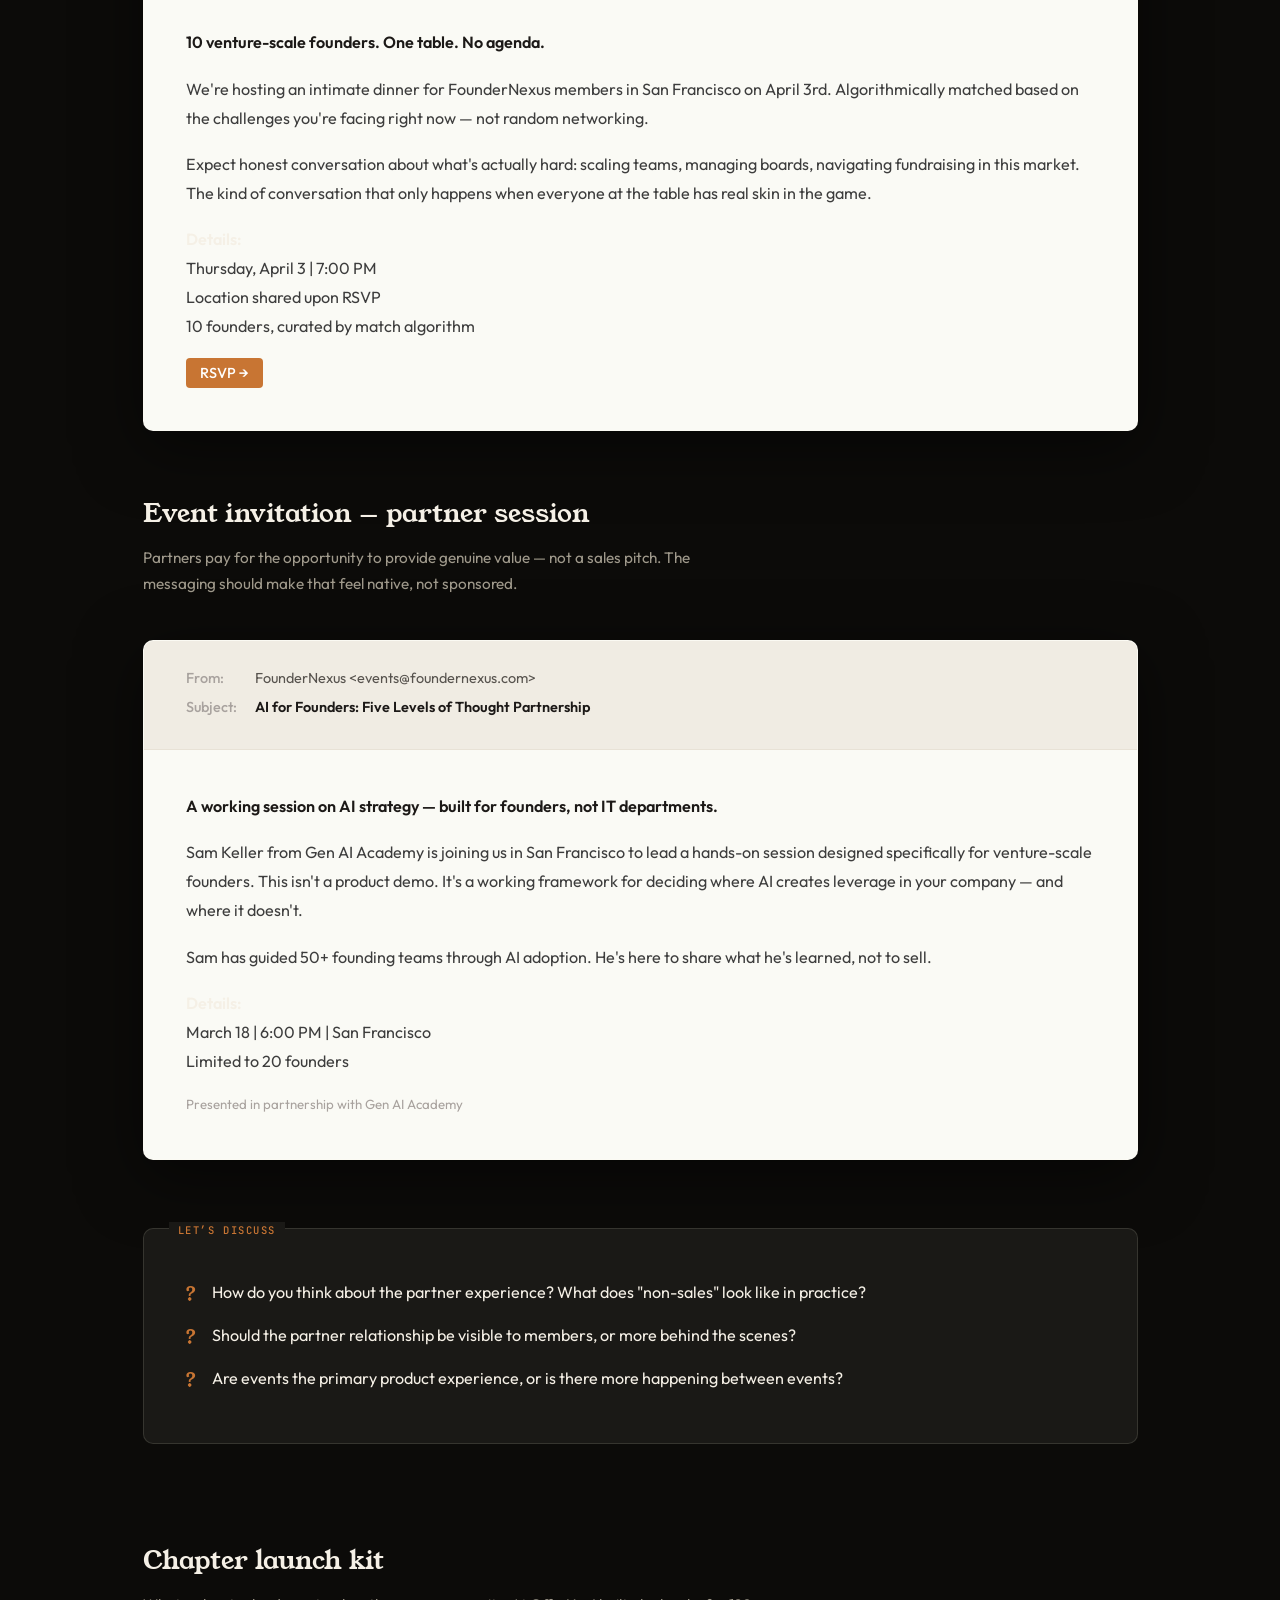
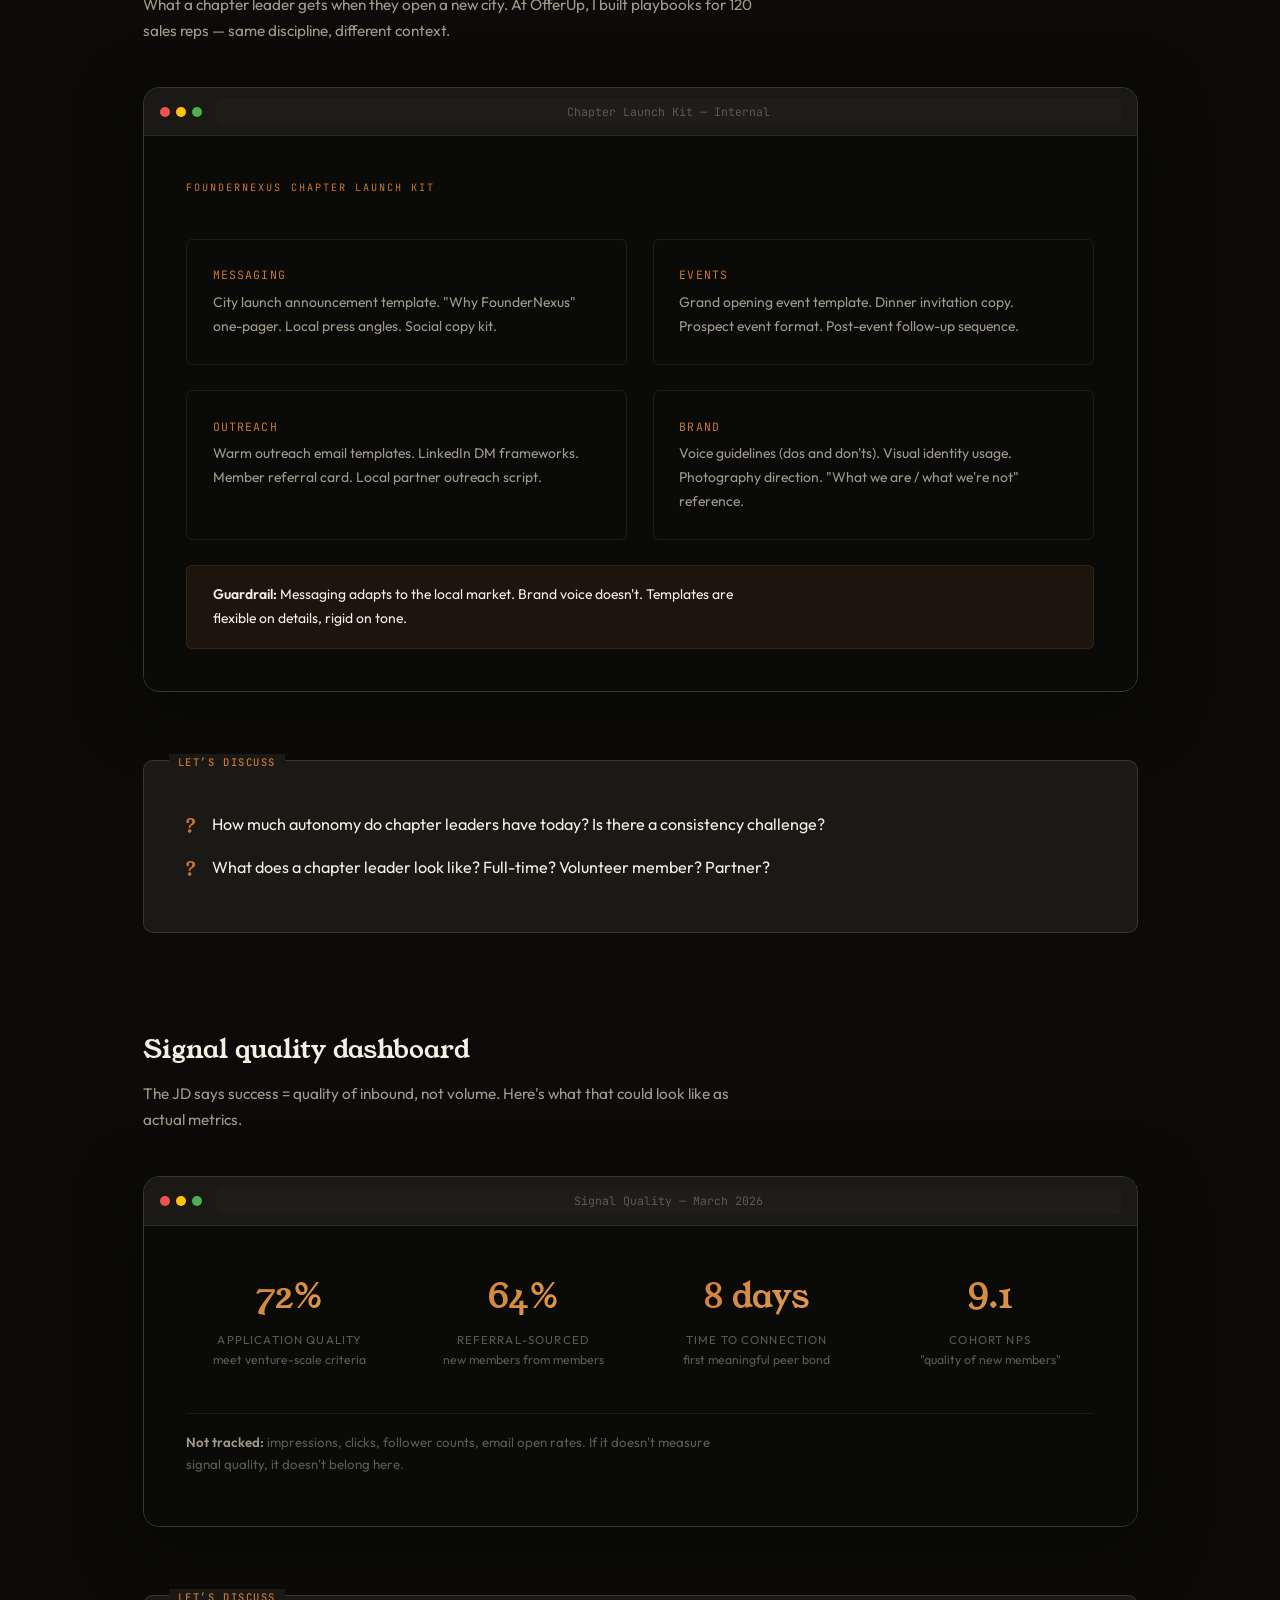
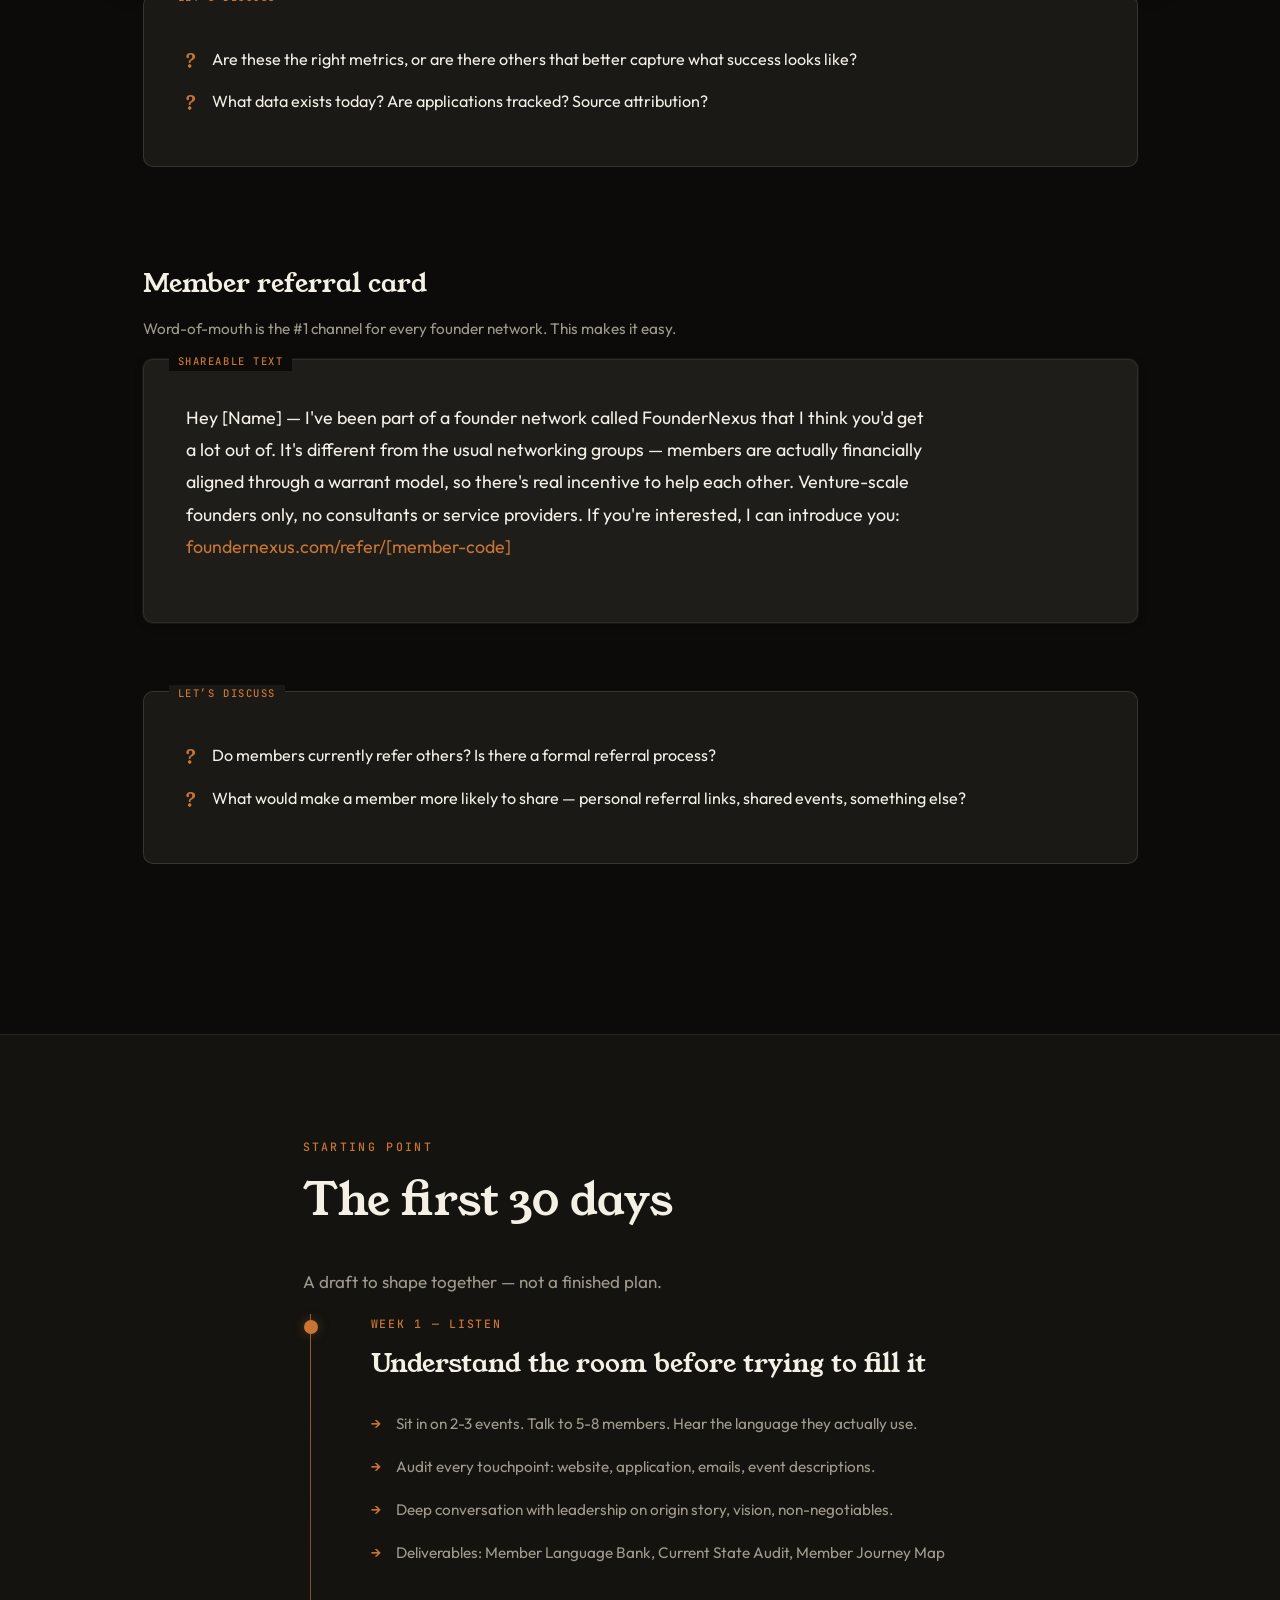
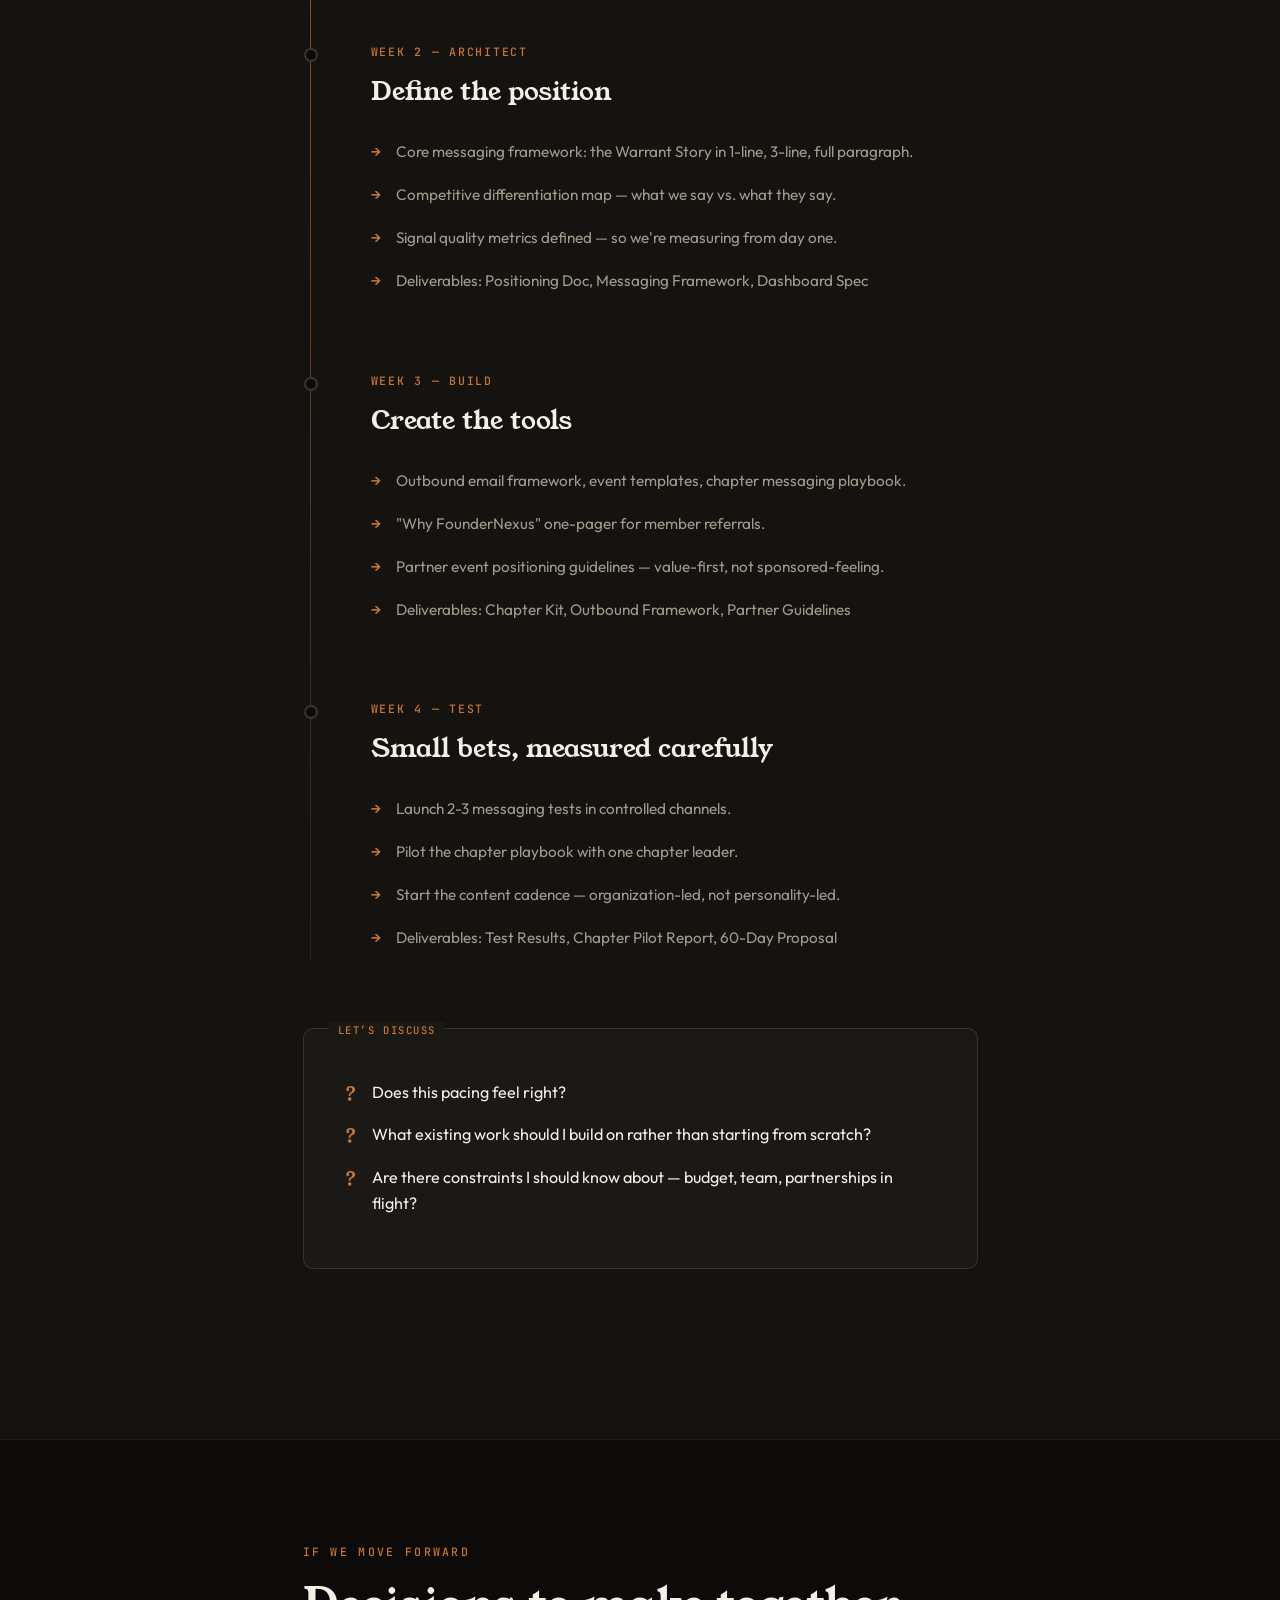
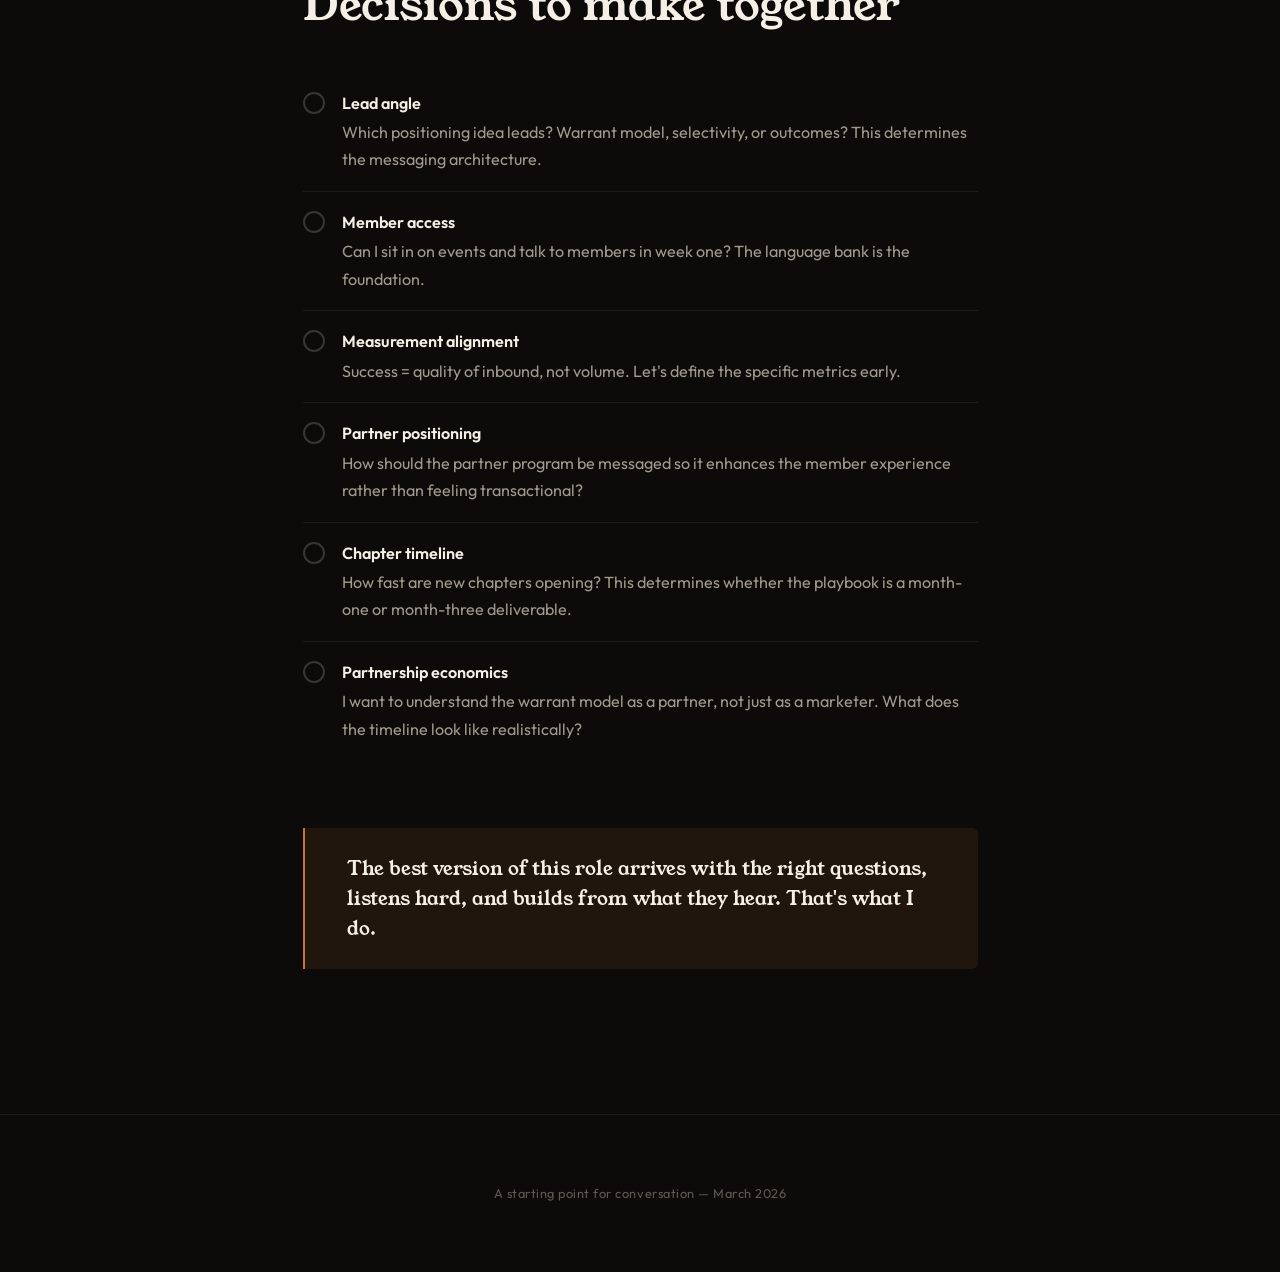
==== commit 65824ce2: "Add background fit, new mockups, partner program, messaging architecture - Added "Why this conversat" ====
--- a/index.html
+++ b/index.html
@@ -14,11 +14,12 @@
         FounderNexus
       </a>
       <ul class="nav-links">
+        <li><a href="#fit">Fit</a></li>
         <li><a href="#landscape">Landscape</a></li>
-        <li><a href="#ideas">Big Ideas</a></li>
+        <li><a href="#ideas">Ideas</a></li>
         <li><a href="#mockups">Mockups</a></li>
-        <li><a href="#roadmap">First 30 Days</a></li>
-        <li><a href="#next">Next Steps</a></li>
+        <li><a href="#roadmap">30 Days</a></li>
+        <li><a href="#next">Next</a></li>
       </ul>
     </div>
   </nav>
@@ -27,59 +28,99 @@
   <header class="hero" id="top">
     <div class="container container--narrow">
       <div class="hero-eyebrow animate-in">A conversation, not a pitch</div>
-      <h1 class="animate-in delay-1">Some ideas worth<br>exploring <em>together</em></h1>
+      <h1 class="animate-in delay-1">Ideas worth exploring <em>together</em></h1>
       <p class="lead animate-in delay-2">
-        This isn't a presentation — it's a collection of observations, questions, and rough prototypes. Some of these will be wrong. The goal is to find the ones that are right.
+        Observations, questions, and rough prototypes. Some will be wrong. The goal is to find the ones worth building on.
       </p>
     </div>
   </header>
+
+  <!-- ═══════════════ FIT ═══════════════ -->
+  <section id="fit" class="section-anchor">
+    <div class="container">
+      <div class="section-eyebrow reveal">Why this conversation</div>
+      <h2 class="reveal">I've built this exact function — four times</h2>
+      <p class="reveal">The JD describes a first marketing hire building from zero with partner-level accountability. That's my signature pattern.</p>
+
+      <div class="card-grid reveal" style="margin-top: var(--space-lg);">
+        <div class="card" style="cursor: default;">
+          <div class="card-number">Translation</div>
+          <h3>Complex → Simple</h3>
+          <p>Iterated DocSmith through three positioning versions before landing on "Knowledge Fabric" — a category-defining frame that landed from Tokyo to Capgemini. At OfferUp, translated a 56M-user marketplace into B2B value for local businesses.</p>
+        </div>
+        <div class="card" style="cursor: default;">
+          <div class="card-number">Composition</div>
+          <h3>Unified systems</h3>
+          <p>Built the entire B2B marketing engine at OfferUp from scratch — attribution, CRM architecture, content, events, outbound — for a 120-person sales org. 37 leads to 7,000 MQLs. $3.2M marketing-sourced revenue.</p>
+        </div>
+        <div class="card" style="cursor: default;">
+          <div class="card-number">Discernment</div>
+          <h3>Measure first</h3>
+          <p>Infrastructure-first philosophy: attribution and Salesforce architecture before campaigns. Don't run what you can't measure. This matches the JD's emphasis on signal quality over vanity metrics.</p>
+        </div>
+        <div class="card" style="cursor: default;">
+          <div class="card-number">Enablement</div>
+          <h3>Equipping others</h3>
+          <p>Built playbooks for 120 sales reps at OfferUp. Created SOPs and messaging frameworks designed so systems don't depend on one person — the same discipline chapter leaders need.</p>
+        </div>
+      </div>
+
+      <div class="discuss reveal">
+        <ul>
+          <li>What does the marketing function look like today? Is this truly a zero-to-one build, or is there existing work to build on?</li>
+          <li>How does the partnership model affect the marketing role day-to-day? Is there a co-builder dynamic, or is this largely autonomous?</li>
+        </ul>
+      </div>
+    </div>
+  </section>
 
   <!-- ═══════════════ LANDSCAPE ═══════════════ -->
   <section id="landscape" class="section-anchor">
     <div class="container">
       <div class="section-eyebrow reveal">What I'm seeing</div>
-      <h2 class="reveal">The founder network landscape is crystallizing</h2>
-      <p class="lead reveal">Here's my read on where things stand — I'd love to hear if this matches what you're seeing from the inside.</p>
-
-      <div class="stat-row reveal">
-        <div class="stat">
-          <div class="stat-value">$8.5K</div>
-          <div class="stat-label">Hampton annual fee</div>
-        </div>
-        <div class="stat">
-          <div class="stat-value">35K+</div>
-          <div class="stat-label">YPO members globally</div>
-        </div>
-        <div class="stat">
-          <div class="stat-value">$1.1B</div>
-          <div class="stat-label">Chief's peak valuation (before the fall)</div>
-        </div>
-        <div class="stat">
-          <div class="stat-value">0</div>
-          <div class="stat-label">Networks with warrant alignment</div>
-        </div>
-      </div>
-
-      <div class="prose reveal" style="margin-top: var(--space-xl);">
-        <p>Every founder network positions around one of four narratives:</p>
-        <ul>
-          <li><strong>"Your personal board of directors"</strong> — Hampton, EO, Chief. The peer advisory angle.</li>
-          <li><strong>"The room where it happens"</strong> — YPO, Tiger 21. Pure exclusivity and access.</li>
-          <li><strong>"You're not alone"</strong> — EO, Vistage. The loneliness-of-leadership play.</li>
-          <li><strong>"Level up faster"</strong> — Pavilion, Founders Network. Tactical career acceleration.</li>
-        </ul>
-        <p>None of them are talking about <strong>aligned outcomes</strong>. None of them tie members' financial success together. That's the open lane.</p>
+      <h2 class="reveal">The landscape — and the open lane</h2>
+
+      <div class="two-col reveal">
+        <div class="prose">
+          <p>Every founder network positions around one of four narratives:</p>
+          <ul>
+            <li><strong>"Personal board of directors"</strong> — Hampton, EO</li>
+            <li><strong>"The room where it happens"</strong> — YPO, Tiger 21</li>
+            <li><strong>"You're not alone"</strong> — EO, Vistage</li>
+            <li><strong>"Level up faster"</strong> — Pavilion, Founders Network</li>
+          </ul>
+          <p>None are talking about <strong>aligned outcomes</strong>. That's the open lane.</p>
+        </div>
+        <div>
+          <div class="stat-row" style="border: none; padding: 0;">
+            <div class="stat">
+              <div class="stat-value">$8.5K</div>
+              <div class="stat-label">Hampton /yr</div>
+            </div>
+            <div class="stat">
+              <div class="stat-value">35K</div>
+              <div class="stat-label">YPO members</div>
+            </div>
+            <div class="stat">
+              <div class="stat-value">0</div>
+              <div class="stat-label">Warrant-aligned</div>
+            </div>
+            <div class="stat">
+              <div class="stat-value">3x</div>
+              <div class="stat-label">The promise</div>
+            </div>
+          </div>
+        </div>
       </div>
 
       <div class="callout reveal">
-        <p>The cautionary tale is Chief — scaled to a $1.1B valuation with a 60,000-person waitlist, then quality collapsed. Layoffs, failed UK expansion, co-founders stepped down. Growth and curation are in fundamental tension.</p>
-      </div>
-
-      <div class="discuss reveal">
-        <ul>
-          <li>How do members currently describe FounderNexus to other founders? What language do they use?</li>
-          <li>When someone decides not to join, what's the usual reason? Price, timing, fit, or something else?</li>
-          <li>Is Hampton the closest competitor in your mind, or is the real alternative "nothing" — founders just building alone?</li>
+        <p>Chief scaled to $1.1B with a 60K waitlist — then quality collapsed. Growth and curation are in fundamental tension. The marketing has to protect the product.</p>
+      </div>
+
+      <div class="discuss reveal">
+        <ul>
+          <li>Is Hampton the closest competitor in your mind, or is the real alternative "nothing" — founders building alone?</li>
+          <li>How do members currently describe FounderNexus to other founders?</li>
         </ul>
       </div>
     </div>
@@ -89,37 +130,73 @@
   <section id="ideas" class="section-anchor section-dark">
     <div class="container">
       <div class="section-eyebrow reveal">Three angles to react to</div>
-      <h2 class="reveal">What if the narrative centered on one of these?</h2>
-      <p class="reveal">Each of these could be the foundation of FounderNexus's positioning. They're not mutually exclusive, but one should lead.</p>
+      <h2 class="reveal">Which of these should lead?</h2>
 
       <div class="idea-grid reveal">
         <div class="idea-card">
           <div class="idea-number">1</div>
           <h3>The warrant model IS the marketing</h3>
-          <p>No other network ties members' outcomes together financially. This isn't a feature to mention — it's the entire story. When you help a fellow member succeed, you share in the upside. That changes the incentive structure of every interaction.</p>
+          <p>No other network ties outcomes together financially. This isn't a feature — it's the entire story. Every piece of messaging starts here.</p>
           <div class="idea-tag"><span class="badge">Mechanism as message</span></div>
         </div>
-
         <div class="idea-card">
           <div class="idea-number">2</div>
           <h3>Selectivity as brand</h3>
-          <p>Most networks try to be inclusive. What if FounderNexus leaned into being deliberately exclusive? "Not for everyone" becomes the tagline. The application process is the first marketing touchpoint. Rejection is a feature, not a bug.</p>
+          <p>"Not for everyone" becomes the tagline. The application process is the first marketing touchpoint. Rejection is a feature.</p>
           <div class="idea-tag"><span class="badge">Scarcity as strategy</span></div>
         </div>
-
         <div class="idea-card">
           <div class="idea-number">3</div>
           <h3>Outcomes, not networking</h3>
-          <p>"Networking" has baggage — cocktail hours, business cards, forced small talk. What if the positioning avoided the word entirely? Focus on what members accomplish together: hires made, ventures launched, problems solved, odds tripled.</p>
+          <p>"Networking" has baggage. Focus on what members accomplish together: hires made, ventures launched, odds tripled.</p>
           <div class="idea-tag"><span class="badge">Results over rituals</span></div>
         </div>
       </div>
 
-      <div class="discuss reveal">
-        <ul>
-          <li>Which of these three feels closest to how you think about FounderNexus?</li>
-          <li>Is the warrant model something most prospects understand quickly, or does it need translation?</li>
-          <li>How important is the "not for everyone" positioning? Would it resonate or feel off-putting?</li>
+      <!-- Messaging Architecture -->
+      <h3 class="reveal" style="margin-top: var(--space-2xl);">How the narrative cascades</h3>
+      <p class="reveal">Whichever angle leads, it needs to work across every touchpoint — from the homepage to a chapter leader's text message.</p>
+
+      <div class="msg-block reveal" style="margin-top: var(--space-lg);">
+        <div class="msg-block-label">Messaging architecture</div>
+        <div style="display: grid; grid-template-columns: 200px 1fr; gap: var(--space-md); align-items: start;">
+          <div style="text-align: center; padding: var(--space-md); border: 1px solid var(--border); border-radius: var(--radius-sm); background: var(--accent-glow);">
+            <p style="font-family: var(--font-display); font-size: 1.3rem; color: var(--text-primary); margin: 0;">Core Story</p>
+            <p style="font-size: 0.78rem; color: var(--accent); margin: var(--space-xs) 0 0;">The Warrant Promise</p>
+          </div>
+          <div style="display: grid; grid-template-columns: 1fr 1fr; gap: var(--space-sm);">
+            <div style="padding: var(--space-sm); border: 1px solid var(--border); border-radius: var(--radius-sm);">
+              <p style="font-size: 0.72rem; font-family: var(--font-mono); color: var(--accent); text-transform: uppercase; letter-spacing: 0.1em; margin-bottom: 4px;">Website</p>
+              <p style="font-size: 0.82rem; color: var(--text-secondary); margin: 0;">Full narrative with proof points, application CTA</p>
+            </div>
+            <div style="padding: var(--space-sm); border: 1px solid var(--border); border-radius: var(--radius-sm);">
+              <p style="font-size: 0.72rem; font-family: var(--font-mono); color: var(--accent); text-transform: uppercase; letter-spacing: 0.1em; margin-bottom: 4px;">Outbound</p>
+              <p style="font-size: 0.82rem; color: var(--text-secondary); margin: 0;">Warm, specific, zero pressure — mechanism in 2 sentences</p>
+            </div>
+            <div style="padding: var(--space-sm); border: 1px solid var(--border); border-radius: var(--radius-sm);">
+              <p style="font-size: 0.72rem; font-family: var(--font-mono); color: var(--accent); text-transform: uppercase; letter-spacing: 0.1em; margin-bottom: 4px;">Events</p>
+              <p style="font-size: 0.82rem; color: var(--text-secondary); margin: 0;">Experience-first — the event proves the promise</p>
+            </div>
+            <div style="padding: var(--space-sm); border: 1px solid var(--border); border-radius: var(--radius-sm);">
+              <p style="font-size: 0.72rem; font-family: var(--font-mono); color: var(--accent); text-transform: uppercase; letter-spacing: 0.1em; margin-bottom: 4px;">Chapter Leaders</p>
+              <p style="font-size: 0.82rem; color: var(--text-secondary); margin: 0;">Playbook with templates — consistent voice, local flex</p>
+            </div>
+            <div style="padding: var(--space-sm); border: 1px solid var(--border); border-radius: var(--radius-sm);">
+              <p style="font-size: 0.72rem; font-family: var(--font-mono); color: var(--accent); text-transform: uppercase; letter-spacing: 0.1em; margin-bottom: 4px;">Member Referrals</p>
+              <p style="font-size: 0.82rem; color: var(--text-secondary); margin: 0;">Shareable card — "I think you'd be a fit"</p>
+            </div>
+            <div style="padding: var(--space-sm); border: 1px solid var(--border); border-radius: var(--radius-sm);">
+              <p style="font-size: 0.72rem; font-family: var(--font-mono); color: var(--accent); text-transform: uppercase; letter-spacing: 0.1em; margin-bottom: 4px;">Partners</p>
+              <p style="font-size: 0.82rem; color: var(--text-secondary); margin: 0;">Value-first positioning — earn attention, don't buy it</p>
+            </div>
+          </div>
+        </div>
+      </div>
+
+      <div class="discuss reveal">
+        <ul>
+          <li>Which of the three angles feels closest to how you think about FounderNexus?</li>
+          <li>Are there channels missing from this map that you'd want messaging for?</li>
         </ul>
       </div>
     </div>
@@ -129,12 +206,10 @@
   <section id="mockups" class="section-anchor">
     <div class="container">
       <div class="section-eyebrow reveal">Rough prototypes</div>
-      <h2 class="reveal">What this could look and feel like</h2>
-      <p class="lead reveal">These are directional — not final designs. The goal is to react to the <em>message</em>, not the pixels.</p>
+      <h2 class="reveal">React to the message, not the pixels</h2>
 
       <!-- MOCKUP 1: Homepage Hero -->
-      <h3 class="reveal" style="margin-top: var(--space-xl);">Homepage hero concept</h3>
-      <p class="reveal">What if the first thing someone sees is the mechanism, not the membership?</p>
+      <h3 class="reveal">Homepage hero</h3>
 
       <div class="mockup reveal">
         <div class="mockup-bar">
@@ -143,100 +218,187 @@
           <span class="mockup-dot"></span>
           <span class="mockup-url">foundernexus.com</span>
         </div>
-        <div class="mockup-body" style="text-align: center; display: flex; flex-direction: column; align-items: center; justify-content: center; min-height: 380px;">
-          <p style="font-family: var(--font-mono); font-size: 0.65rem; letter-spacing: 0.2em; text-transform: uppercase; color: var(--accent); margin-bottom: var(--space-md);">For venture-scale founders only</p>
-          <h2 style="font-size: clamp(2rem, 4vw, 3rem); max-width: 600px; margin-bottom: var(--space-md); line-height: 1.15;">Build together.<br>Win together.</h2>
-          <p style="max-width: 480px; font-size: 1rem; line-height: 1.7; color: var(--text-secondary); margin-bottom: var(--space-lg);">The only founder network where members share in each other's success — through a warrant-based partnership model that aligns outcomes, not just calendars.</p>
-          <span class="badge" style="font-size: 0.75rem; padding: 8px 20px; cursor: pointer;">See if you qualify →</span>
-        </div>
-      </div>
-
-      <div class="discuss reveal">
-        <ul>
-          <li>Does "Build together. Win together." capture the spirit, or does it feel too generic?</li>
-          <li>Should the homepage lead with the warrant model, or earn the right to explain it deeper in the page?</li>
-          <li>Is "See if you qualify" the right CTA, or does it feel too gatekeep-y?</li>
-        </ul>
-      </div>
-
-      <!-- MOCKUP 2: Outbound Email -->
-      <h3 class="reveal" style="margin-top: var(--space-2xl);">Outbound email direction</h3>
-      <p class="reveal">A warm outreach approach that leads with the model, not a sales pitch. Tone: respectful, specific, zero pressure.</p>
+        <div class="mockup-body" style="text-align: center; display: flex; flex-direction: column; align-items: center; justify-content: center; min-height: 340px;">
+          <p style="font-family: var(--font-mono); font-size: 0.62rem; letter-spacing: 0.2em; text-transform: uppercase; color: var(--accent); margin-bottom: var(--space-md);">For venture-scale founders only</p>
+          <h2 style="font-size: clamp(1.8rem, 4vw, 2.8rem); max-width: 560px; margin-bottom: var(--space-md); line-height: 1.15;">Build together.<br>Win together.</h2>
+          <p style="max-width: 440px; font-size: 0.95rem; line-height: 1.7; color: var(--text-secondary); margin-bottom: var(--space-lg);">The only founder network where members share in each other's success — through a warrant-based model that aligns outcomes, not just calendars.</p>
+          <span class="badge" style="font-size: 0.72rem; padding: 8px 18px;">See if you qualify →</span>
+        </div>
+      </div>
+
+      <div class="discuss reveal">
+        <ul>
+          <li>Should the homepage lead with the warrant model, or earn the right to explain it deeper?</li>
+          <li>Is "See if you qualify" the right CTA?</li>
+        </ul>
+      </div>
+
+      <!-- MOCKUP 2: Event Invitation -->
+      <h3 class="reveal" style="margin-top: var(--space-2xl);">Event invitation — member event</h3>
 
       <div class="email-frame reveal">
         <div class="email-header">
           <div class="email-field">
             <span class="email-label">From:</span>
-            <span>FounderNexus &lt;hello@foundernexus.com&gt;</span>
-          </div>
-          <div class="email-field">
-            <span class="email-label">To:</span>
-            <span>[Founder Name]</span>
+            <span>FounderNexus &lt;events@foundernexus.com&gt;</span>
           </div>
           <div class="email-field">
             <span class="email-label">Subject:</span>
-            <span class="email-subject">A different kind of founder network</span>
+            <span class="email-subject">Founder Dinner — San Francisco, April 3</span>
           </div>
         </div>
         <div class="email-body">
-          <p>Hi [Name],</p>
-          <p>I came across your work at [Company] — [specific observation]. Impressive trajectory.</p>
-          <p>I'm reaching out because we're building something that doesn't exist yet in the founder network space: a community where members are financially aligned through a warrant-based model. When you help a fellow member — a hire, a co-founded venture, a closed deal — the upside is shared.</p>
-          <p>We're hosting a [event type] in [city] on [date] with a small group of venture-scale founders. Would you be interested in attending as our guest?</p>
-          <p>No commitment. Just a chance to see if the room feels right.</p>
-          <p style="margin-bottom: 0;">— FounderNexus Team</p>
-        </div>
-      </div>
-
-      <div class="discuss reveal">
-        <ul>
-          <li>Is this the right tone — warm but not salesy? Or should it be more direct / more casual?</li>
-          <li>Should outbound come from the organization or from a specific person?</li>
-          <li>What's the current outreach process? Is there one?</li>
-        </ul>
-      </div>
-
-      <!-- MOCKUP 3: "Why FounderNexus" One-Pager -->
-      <h3 class="reveal" style="margin-top: var(--space-2xl);">One-pager for partner development</h3>
-      <p class="reveal">Something chapter leaders or members could share with a founder they think would be a fit.</p>
+          <p style="font-weight: 600; color: #1C1917;">10 venture-scale founders. One table. No agenda.</p>
+          <p>We're hosting an intimate dinner for FounderNexus members in San Francisco on April 3rd. Algorithmically matched based on the challenges you're facing right now — not random networking.</p>
+          <p>Expect honest conversation about what's actually hard: scaling teams, managing boards, navigating fundraising in this market. The kind of conversation that only happens when everyone at the table has real skin in the game.</p>
+          <p><strong>Details:</strong><br>
+          Thursday, April 3 | 7:00 PM<br>
+          Location shared upon RSVP<br>
+          10 founders, curated by match algorithm</p>
+          <p style="margin-bottom: 0;"><span style="background: #C87533; color: white; padding: 6px 14px; border-radius: 4px; font-size: 0.85rem; font-weight: 500;">RSVP →</span></p>
+        </div>
+      </div>
+
+      <!-- MOCKUP 3: Partner Event -->
+      <h3 class="reveal" style="margin-top: var(--space-xl);">Event invitation — partner session</h3>
+      <p class="reveal" style="font-size: 0.9rem;">Partners pay for the opportunity to provide genuine value — not a sales pitch. The messaging should make that feel native, not sponsored.</p>
+
+      <div class="email-frame reveal">
+        <div class="email-header">
+          <div class="email-field">
+            <span class="email-label">From:</span>
+            <span>FounderNexus &lt;events@foundernexus.com&gt;</span>
+          </div>
+          <div class="email-field">
+            <span class="email-label">Subject:</span>
+            <span class="email-subject">AI for Founders: Five Levels of Thought Partnership</span>
+          </div>
+        </div>
+        <div class="email-body">
+          <p style="font-weight: 600; color: #1C1917;">A working session on AI strategy — built for founders, not IT departments.</p>
+          <p>Sam Keller from Gen AI Academy is joining us in San Francisco to lead a hands-on session designed specifically for venture-scale founders. This isn't a product demo. It's a working framework for deciding where AI creates leverage in your company — and where it doesn't.</p>
+          <p>Sam has guided 50+ founding teams through AI adoption. He's here to share what he's learned, not to sell.</p>
+          <p><strong>Details:</strong><br>
+          March 18 | 6:00 PM | San Francisco<br>
+          Limited to 20 founders</p>
+          <p style="font-size: 0.78rem; color: #A8A29E; margin-bottom: 0;">Presented in partnership with Gen AI Academy</p>
+        </div>
+      </div>
+
+      <div class="discuss reveal">
+        <ul>
+          <li>How do you think about the partner experience? What does "non-sales" look like in practice?</li>
+          <li>Should the partner relationship be visible to members, or more behind the scenes?</li>
+          <li>Are events the primary product experience, or is there more happening between events?</li>
+        </ul>
+      </div>
+
+      <!-- MOCKUP 4: Chapter Launch Kit -->
+      <h3 class="reveal" style="margin-top: var(--space-2xl);">Chapter launch kit</h3>
+      <p class="reveal" style="font-size: 0.9rem;">What a chapter leader gets when they open a new city. At OfferUp, I built playbooks for 120 sales reps — same discipline, different context.</p>
 
       <div class="mockup reveal">
         <div class="mockup-bar">
           <span class="mockup-dot"></span>
           <span class="mockup-dot"></span>
           <span class="mockup-dot"></span>
-          <span class="mockup-url">foundernexus.com/why</span>
-        </div>
-        <div class="mockup-body" style="padding: var(--space-xl) var(--space-lg);">
-          <p style="font-family: var(--font-mono); font-size: 0.6rem; letter-spacing: 0.2em; text-transform: uppercase; color: var(--accent); margin-bottom: var(--space-lg);">Why FounderNexus</p>
-
-          <div style="display: grid; grid-template-columns: 1fr 1fr 1fr; gap: var(--space-lg); margin-bottom: var(--space-xl);">
-            <div>
-              <h3 style="font-size: 1.1rem; margin-bottom: var(--space-xs);">Warrant-Aligned</h3>
-              <p style="font-size: 0.82rem; line-height: 1.6; color: var(--text-muted);">Members share in each other's success. When you help a peer hire, co-found, or close — the upside is real.</p>
-            </div>
-            <div>
-              <h3 style="font-size: 1.1rem; margin-bottom: var(--space-xs);">Venture-Scale Only</h3>
-              <p style="font-size: 0.82rem; line-height: 1.6; color: var(--text-muted);">Every member targets $100M+ ARR. No consultants, no service providers. Founders in the arena.</p>
-            </div>
-            <div>
-              <h3 style="font-size: 1.1rem; margin-bottom: var(--space-xs);">Algorithmically Matched</h3>
-              <p style="font-size: 0.82rem; line-height: 1.6; color: var(--text-muted);">Proprietary matching ensures you're in a room with founders facing your exact challenges.</p>
-            </div>
-          </div>
-
-          <div style="border-top: 1px solid var(--border); padding-top: var(--space-md);">
-            <h3 style="font-size: 1.1rem; margin-bottom: var(--space-xs);">Not for everyone. By design.</h3>
-            <p style="font-size: 0.85rem; line-height: 1.7; color: var(--text-secondary); max-width: 50ch;">We don't measure success by membership count. We measure it by what members accomplish together. Most applicants don't qualify. That's the point.</p>
-          </div>
-        </div>
-      </div>
-
-      <div class="discuss reveal">
-        <ul>
-          <li>Is this the kind of asset that would be useful for members making referrals?</li>
-          <li>Do chapter leaders currently have any collateral to share, or is it all word-of-mouth?</li>
-          <li>Does "Not for everyone. By design." feel right, or would it turn off the right people?</li>
+          <span class="mockup-url">Chapter Launch Kit — Internal</span>
+        </div>
+        <div class="mockup-body" style="padding: var(--space-lg);">
+          <p style="font-family: var(--font-mono); font-size: 0.6rem; letter-spacing: 0.2em; text-transform: uppercase; color: var(--accent); margin-bottom: var(--space-lg);">FounderNexus Chapter Launch Kit</p>
+
+          <div style="display: grid; grid-template-columns: 1fr 1fr; gap: var(--space-md);">
+            <div style="padding: var(--space-md); border: 1px solid var(--border); border-radius: var(--radius-sm);">
+              <p style="font-size: 0.68rem; font-family: var(--font-mono); color: var(--accent); text-transform: uppercase; letter-spacing: 0.1em; margin-bottom: 6px;">Messaging</p>
+              <p style="font-size: 0.82rem; color: var(--text-secondary); margin: 0;">City launch announcement template. "Why FounderNexus" one-pager. Local press angles. Social copy kit.</p>
+            </div>
+            <div style="padding: var(--space-md); border: 1px solid var(--border); border-radius: var(--radius-sm);">
+              <p style="font-size: 0.68rem; font-family: var(--font-mono); color: var(--accent); text-transform: uppercase; letter-spacing: 0.1em; margin-bottom: 6px;">Events</p>
+              <p style="font-size: 0.82rem; color: var(--text-secondary); margin: 0;">Grand opening event template. Dinner invitation copy. Prospect event format. Post-event follow-up sequence.</p>
+            </div>
+            <div style="padding: var(--space-md); border: 1px solid var(--border); border-radius: var(--radius-sm);">
+              <p style="font-size: 0.68rem; font-family: var(--font-mono); color: var(--accent); text-transform: uppercase; letter-spacing: 0.1em; margin-bottom: 6px;">Outreach</p>
+              <p style="font-size: 0.82rem; color: var(--text-secondary); margin: 0;">Warm outreach email templates. LinkedIn DM frameworks. Member referral card. Local partner outreach script.</p>
+            </div>
+            <div style="padding: var(--space-md); border: 1px solid var(--border); border-radius: var(--radius-sm);">
+              <p style="font-size: 0.68rem; font-family: var(--font-mono); color: var(--accent); text-transform: uppercase; letter-spacing: 0.1em; margin-bottom: 6px;">Brand</p>
+              <p style="font-size: 0.82rem; color: var(--text-secondary); margin: 0;">Voice guidelines (dos and don'ts). Visual identity usage. Photography direction. "What we are / what we're not" reference.</p>
+            </div>
+          </div>
+
+          <div style="margin-top: var(--space-md); padding: var(--space-sm) var(--space-md); border: 1px solid var(--border); border-radius: var(--radius-sm); background: var(--accent-glow);">
+            <p style="font-size: 0.82rem; color: var(--text-primary); margin: 0;"><strong>Guardrail:</strong> Messaging adapts to the local market. Brand voice doesn't. Templates are flexible on details, rigid on tone.</p>
+          </div>
+        </div>
+      </div>
+
+      <div class="discuss reveal">
+        <ul>
+          <li>How much autonomy do chapter leaders have today? Is there a consistency challenge?</li>
+          <li>What does a chapter leader look like? Full-time? Volunteer member? Partner?</li>
+        </ul>
+      </div>
+
+      <!-- MOCKUP 5: Signal Quality Dashboard -->
+      <h3 class="reveal" style="margin-top: var(--space-2xl);">Signal quality dashboard</h3>
+      <p class="reveal" style="font-size: 0.9rem;">The JD says success = quality of inbound, not volume. Here's what that could look like as actual metrics.</p>
+
+      <div class="mockup reveal">
+        <div class="mockup-bar">
+          <span class="mockup-dot"></span>
+          <span class="mockup-dot"></span>
+          <span class="mockup-dot"></span>
+          <span class="mockup-url">Signal Quality — March 2026</span>
+        </div>
+        <div class="mockup-body" style="padding: var(--space-lg);">
+          <div style="display: grid; grid-template-columns: repeat(4, 1fr); gap: var(--space-md); margin-bottom: var(--space-lg);">
+            <div style="text-align: center;">
+              <p style="font-family: var(--font-display); font-size: 2rem; margin: 0; background: var(--gradient-accent); -webkit-background-clip: text; -webkit-text-fill-color: transparent; background-clip: text;">72%</p>
+              <p style="font-size: 0.68rem; color: var(--text-muted); text-transform: uppercase; letter-spacing: 0.1em; margin: 4px 0 0;">Application quality</p>
+              <p style="font-size: 0.72rem; color: var(--text-muted); margin: 0;">meet venture-scale criteria</p>
+            </div>
+            <div style="text-align: center;">
+              <p style="font-family: var(--font-display); font-size: 2rem; margin: 0; background: var(--gradient-accent); -webkit-background-clip: text; -webkit-text-fill-color: transparent; background-clip: text;">64%</p>
+              <p style="font-size: 0.68rem; color: var(--text-muted); text-transform: uppercase; letter-spacing: 0.1em; margin: 4px 0 0;">Referral-sourced</p>
+              <p style="font-size: 0.72rem; color: var(--text-muted); margin: 0;">new members from members</p>
+            </div>
+            <div style="text-align: center;">
+              <p style="font-family: var(--font-display); font-size: 2rem; margin: 0; background: var(--gradient-accent); -webkit-background-clip: text; -webkit-text-fill-color: transparent; background-clip: text;">8 days</p>
+              <p style="font-size: 0.68rem; color: var(--text-muted); text-transform: uppercase; letter-spacing: 0.1em; margin: 4px 0 0;">Time to connection</p>
+              <p style="font-size: 0.72rem; color: var(--text-muted); margin: 0;">first meaningful peer bond</p>
+            </div>
+            <div style="text-align: center;">
+              <p style="font-family: var(--font-display); font-size: 2rem; margin: 0; background: var(--gradient-accent); -webkit-background-clip: text; -webkit-text-fill-color: transparent; background-clip: text;">9.1</p>
+              <p style="font-size: 0.68rem; color: var(--text-muted); text-transform: uppercase; letter-spacing: 0.1em; margin: 4px 0 0;">Cohort NPS</p>
+              <p style="font-size: 0.72rem; color: var(--text-muted); margin: 0;">"quality of new members"</p>
+            </div>
+          </div>
+          <div style="border-top: 1px solid var(--border); padding-top: var(--space-sm);">
+            <p style="font-size: 0.78rem; color: var(--text-muted); margin: 0;"><strong style="color: var(--text-secondary);">Not tracked:</strong> impressions, clicks, follower counts, email open rates. If it doesn't measure signal quality, it doesn't belong here.</p>
+          </div>
+        </div>
+      </div>
+
+      <div class="discuss reveal">
+        <ul>
+          <li>Are these the right metrics, or are there others that better capture what success looks like?</li>
+          <li>What data exists today? Are applications tracked? Source attribution?</li>
+        </ul>
+      </div>
+
+      <!-- MOCKUP 6: Member Referral Card -->
+      <h3 class="reveal" style="margin-top: var(--space-2xl);">Member referral card</h3>
+      <p class="reveal" style="font-size: 0.9rem;">Word-of-mouth is the #1 channel for every founder network. This makes it easy.</p>
+
+      <div class="msg-block reveal">
+        <div class="msg-block-label">Shareable text</div>
+        <p style="color: var(--text-primary); font-size: 1.05rem; line-height: 1.8;">Hey [Name] — I've been part of a founder network called FounderNexus that I think you'd get a lot out of. It's different from the usual networking groups — members are actually financially aligned through a warrant model, so there's real incentive to help each other. Venture-scale founders only, no consultants or service providers. If you're interested, I can introduce you: <span style="color: var(--accent);">foundernexus.com/refer/[member-code]</span></p>
+      </div>
+
+      <div class="discuss reveal">
+        <ul>
+          <li>Do members currently refer others? Is there a formal referral process?</li>
+          <li>What would make a member more likely to share — personal referral links, shared events, something else?</li>
         </ul>
       </div>
     </div>
@@ -245,9 +407,9 @@
   <!-- ═══════════════ FIRST 30 DAYS ═══════════════ -->
   <section id="roadmap" class="section-anchor section-dark">
     <div class="container container--narrow">
-      <div class="section-eyebrow reveal">Starting point — not a final plan</div>
-      <h2 class="reveal">What the first 30 days could look like</h2>
-      <p class="lead reveal">This is a draft to shape together. The phases and priorities should reflect what the organization actually needs, not what a marketing playbook says to do.</p>
+      <div class="section-eyebrow reveal">Starting point</div>
+      <h2 class="reveal">The first 30 days</h2>
+      <p class="reveal">A draft to shape together — not a finished plan.</p>
 
       <div class="timeline reveal">
         <div class="timeline-item active">
@@ -255,11 +417,11 @@
           <div class="timeline-phase">Week 1 — Listen</div>
           <div class="timeline-title">Understand the room before trying to fill it</div>
           <div class="timeline-content">
-            <p>Sit in on events. Talk to members. Hear the language they actually use — not what we think they should say. Map the member journey from discovery to first event to ongoing engagement.</p>
             <ul class="timeline-deliverables">
-              <li>Member Language Bank — actual words and phrases members use</li>
-              <li>Current State Audit — every touchpoint, from website to application to first email</li>
-              <li>Deep conversation with leadership on origin story, vision, non-negotiables</li>
+              <li>Sit in on 2-3 events. Talk to 5-8 members. Hear the language they actually use.</li>
+              <li>Audit every touchpoint: website, application, emails, event descriptions.</li>
+              <li>Deep conversation with leadership on origin story, vision, non-negotiables.</li>
+              <li>Deliverables: Member Language Bank, Current State Audit, Member Journey Map</li>
             </ul>
           </div>
         </div>
@@ -267,13 +429,13 @@
         <div class="timeline-item">
           <div class="timeline-dot"></div>
           <div class="timeline-phase">Week 2 — Architect</div>
-          <div class="timeline-title">Define the narrative position</div>
+          <div class="timeline-title">Define the position</div>
           <div class="timeline-content">
-            <p>Based on what we heard: craft the messaging framework. One-line, three-line, full paragraph versions. Define what "quality" means in measurable terms so we know if the marketing is working.</p>
             <ul class="timeline-deliverables">
-              <li>Core messaging framework (the Warrant Story in three lengths)</li>
-              <li>Competitive differentiation map — what we say vs. what they say</li>
-              <li>Signal quality metrics — application quality, source attribution, referral rate</li>
+              <li>Core messaging framework: the Warrant Story in 1-line, 3-line, full paragraph.</li>
+              <li>Competitive differentiation map — what we say vs. what they say.</li>
+              <li>Signal quality metrics defined — so we're measuring from day one.</li>
+              <li>Deliverables: Positioning Doc, Messaging Framework, Dashboard Spec</li>
             </ul>
           </div>
         </div>
@@ -283,11 +445,11 @@
           <div class="timeline-phase">Week 3 — Build</div>
           <div class="timeline-title">Create the tools</div>
           <div class="timeline-content">
-            <p>Outbound messaging framework. Chapter expansion playbook. A "Why FounderNexus" one-pager for members to share. Event description templates that maintain voice across chapters.</p>
             <ul class="timeline-deliverables">
-              <li>Outbound email framework (templates, not scripts)</li>
-              <li>Chapter messaging playbook for local leaders</li>
-              <li>FounderNexus thought leadership strategy — organization-led content cadence</li>
+              <li>Outbound email framework, event templates, chapter messaging playbook.</li>
+              <li>"Why FounderNexus" one-pager for member referrals.</li>
+              <li>Partner event positioning guidelines — value-first, not sponsored-feeling.</li>
+              <li>Deliverables: Chapter Kit, Outbound Framework, Partner Guidelines</li>
             </ul>
           </div>
         </div>
@@ -297,11 +459,11 @@
           <div class="timeline-phase">Week 4 — Test</div>
           <div class="timeline-title">Small bets, measured carefully</div>
           <div class="timeline-content">
-            <p>Launch 2-3 messaging tests in controlled channels. Start the content cadence. Pilot the chapter playbook with one chapter leader. Present the 30-day retrospective and propose what comes next.</p>
             <ul class="timeline-deliverables">
-              <li>2-3 messaging tests live (quality over quantity)</li>
-              <li>Chapter pilot results</li>
-              <li>30-day retro + 60-day proposal</li>
+              <li>Launch 2-3 messaging tests in controlled channels.</li>
+              <li>Pilot the chapter playbook with one chapter leader.</li>
+              <li>Start the content cadence — organization-led, not personality-led.</li>
+              <li>Deliverables: Test Results, Chapter Pilot Report, 60-Day Proposal</li>
             </ul>
           </div>
         </div>
@@ -309,10 +471,9 @@
 
       <div class="discuss reveal">
         <ul>
-          <li>Does this pacing feel right? Too fast, too slow?</li>
-          <li>Is there a specific chapter or channel that would be the best testing ground?</li>
+          <li>Does this pacing feel right?</li>
           <li>What existing work should I build on rather than starting from scratch?</li>
-          <li>Are there constraints I should know about — budget, team capacity, partnerships in flight?</li>
+          <li>Are there constraints I should know about — budget, team, partnerships in flight?</li>
         </ul>
       </div>
     </div>
@@ -323,55 +484,54 @@
     <div class="container container--narrow">
       <div class="section-eyebrow reveal">If we move forward</div>
       <h2 class="reveal">Decisions to make together</h2>
-      <p class="reveal">These are the things I'd want to align on early. Not all need answers right now — but they shape everything downstream.</p>
 
       <ul class="next-steps reveal">
         <li>
           <span class="step-marker"></span>
           <div>
             <strong>Lead angle</strong>
-            Which of the three positioning ideas resonates most? Warrant model first, selectivity first, or outcomes first? This determines the entire messaging architecture.
+            Which positioning idea leads? Warrant model, selectivity, or outcomes? This determines the messaging architecture.
           </div>
         </li>
         <li>
           <span class="step-marker"></span>
           <div>
-            <strong>Member voice</strong>
-            Can I sit in on 2-3 events and talk to 5-8 members in the first week? The language bank is the foundation for everything.
+            <strong>Member access</strong>
+            Can I sit in on events and talk to members in week one? The language bank is the foundation.
           </div>
         </li>
         <li>
           <span class="step-marker"></span>
           <div>
-            <strong>Measurement philosophy</strong>
-            Are we aligned that success = quality of inbound, not volume? If so, let's define the specific metrics early so we're measuring from day one.
+            <strong>Measurement alignment</strong>
+            Success = quality of inbound, not volume. Let's define the specific metrics early.
           </div>
         </li>
         <li>
           <span class="step-marker"></span>
           <div>
-            <strong>Chapter expansion timeline</strong>
-            How fast are new chapters opening? This determines whether the messaging playbook is a month-one deliverable or a month-three deliverable.
+            <strong>Partner positioning</strong>
+            How should the partner program be messaged so it enhances the member experience rather than feeling transactional?
           </div>
         </li>
         <li>
           <span class="step-marker"></span>
           <div>
-            <strong>Content ownership</strong>
-            Should FounderNexus's public voice be organizational or individual? A "FounderNexus" LinkedIn presence, or leadership-attributed content? Both work — they require different systems.
+            <strong>Chapter timeline</strong>
+            How fast are new chapters opening? This determines whether the playbook is a month-one or month-three deliverable.
           </div>
         </li>
         <li>
           <span class="step-marker"></span>
           <div>
             <strong>Partnership economics</strong>
-            I want to understand the warrant model as a partner, not just as a marketer. What does the economics timeline look like realistically?
+            I want to understand the warrant model as a partner, not just as a marketer. What does the timeline look like realistically?
           </div>
         </li>
       </ul>
 
       <div class="callout reveal" style="margin-top: var(--space-xl);">
-        <p>The best version of this role isn't someone who arrives with a finished plan. It's someone who arrives with the right questions, listens hard, and builds from what they hear.</p>
+        <p>The best version of this role arrives with the right questions, listens hard, and builds from what they hear. That's what I do.</p>
       </div>
     </div>
   </section>
